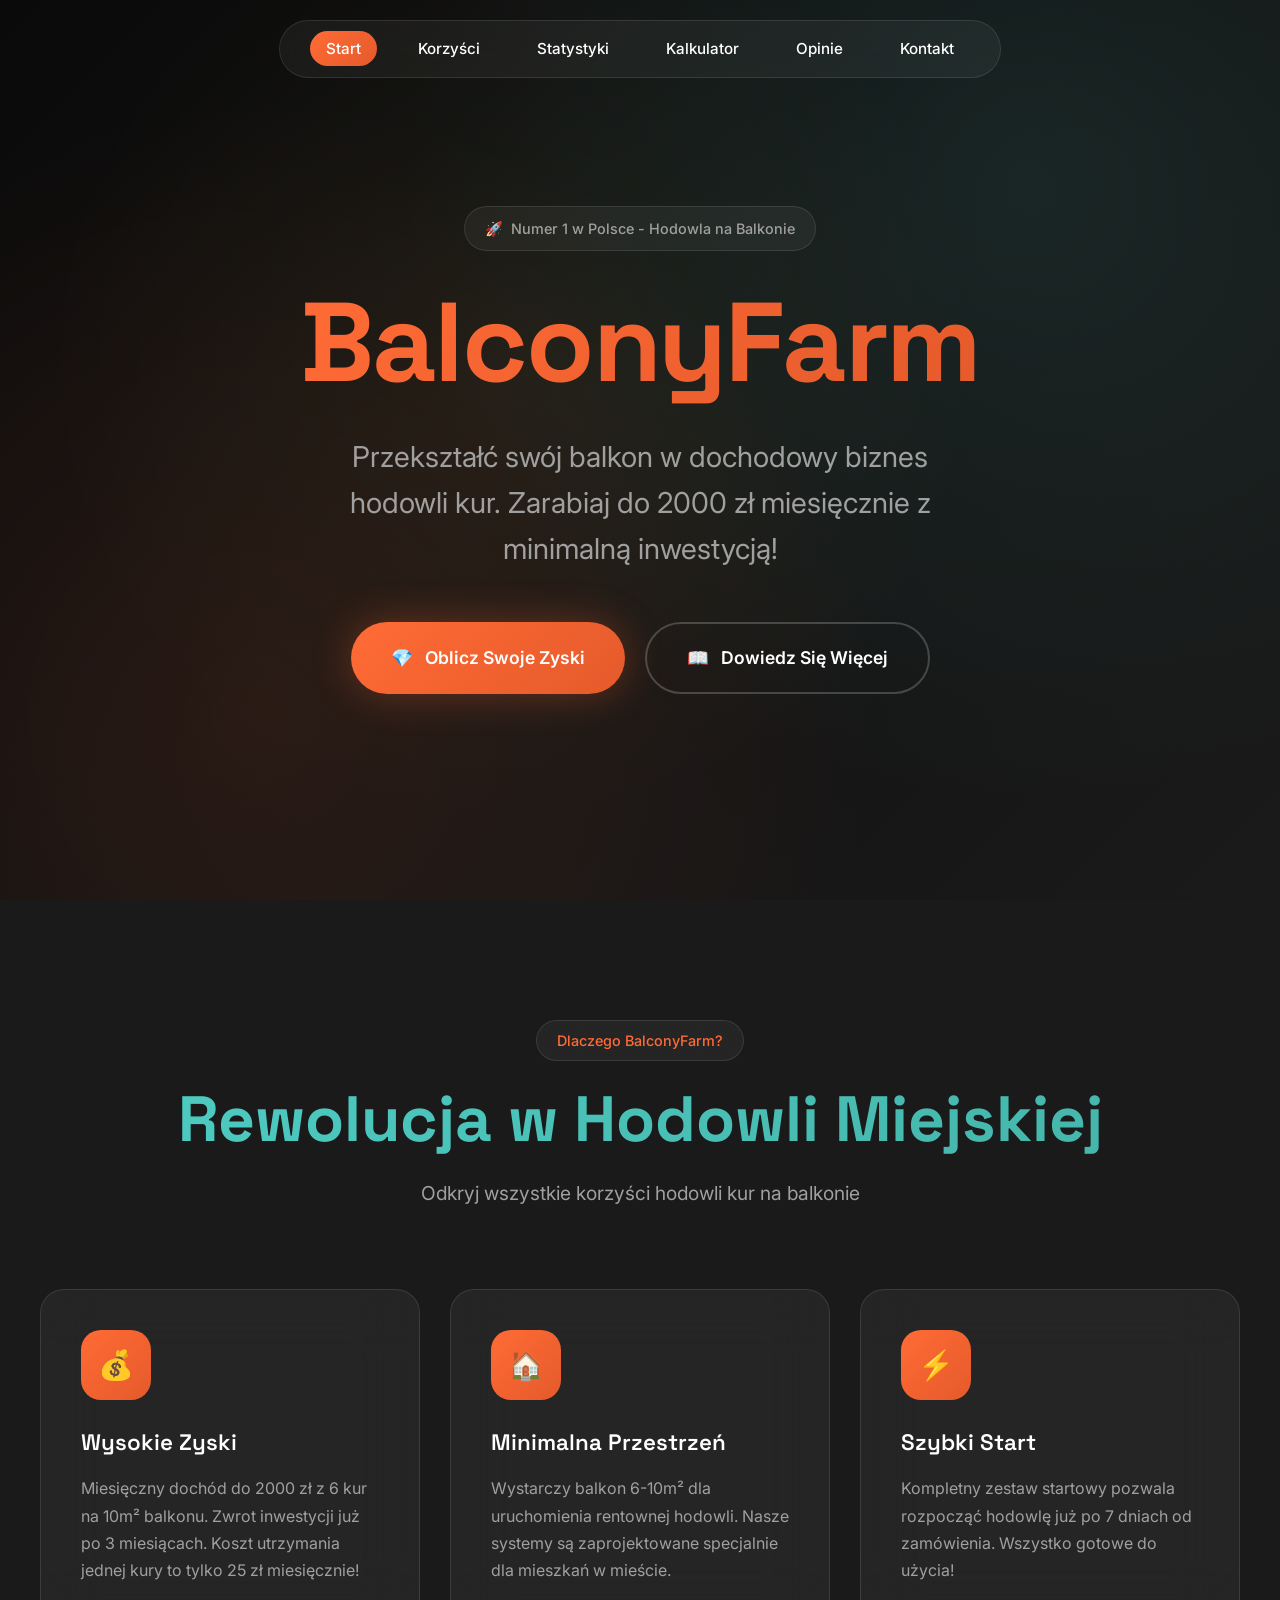
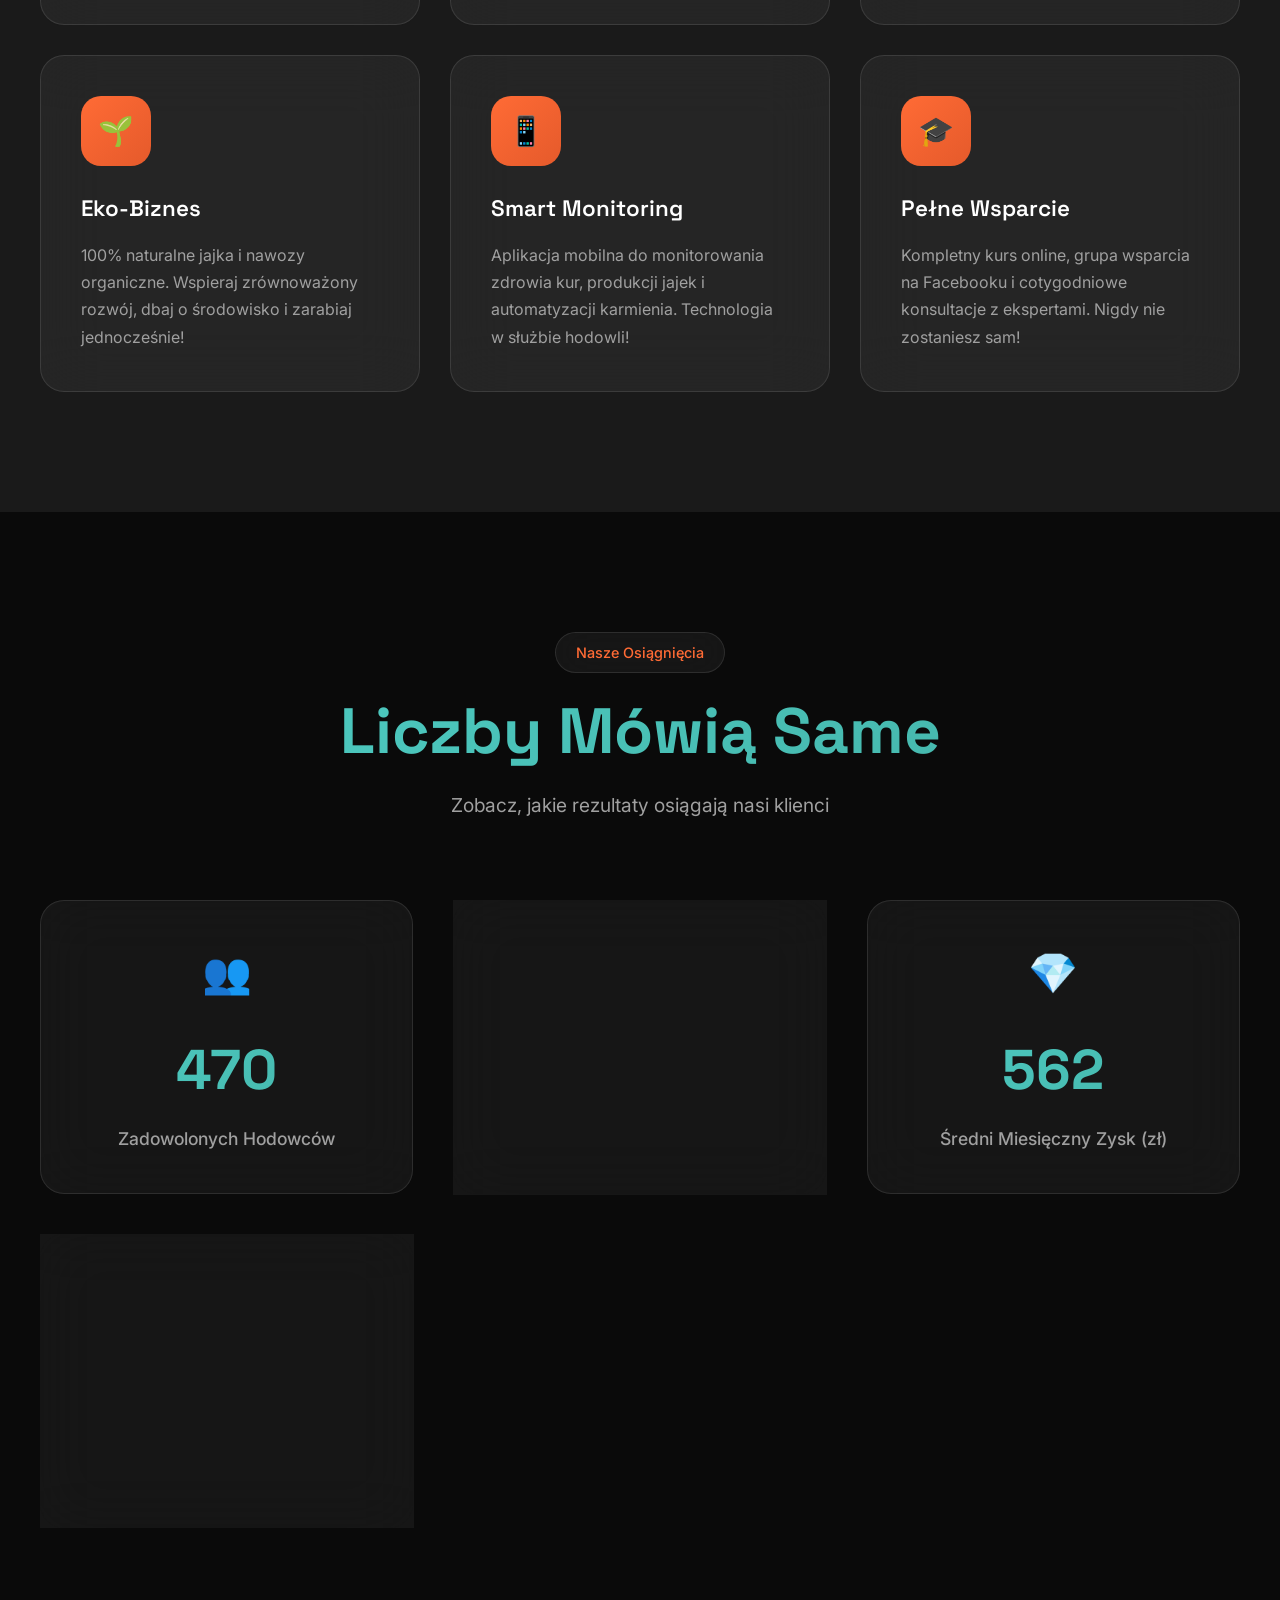
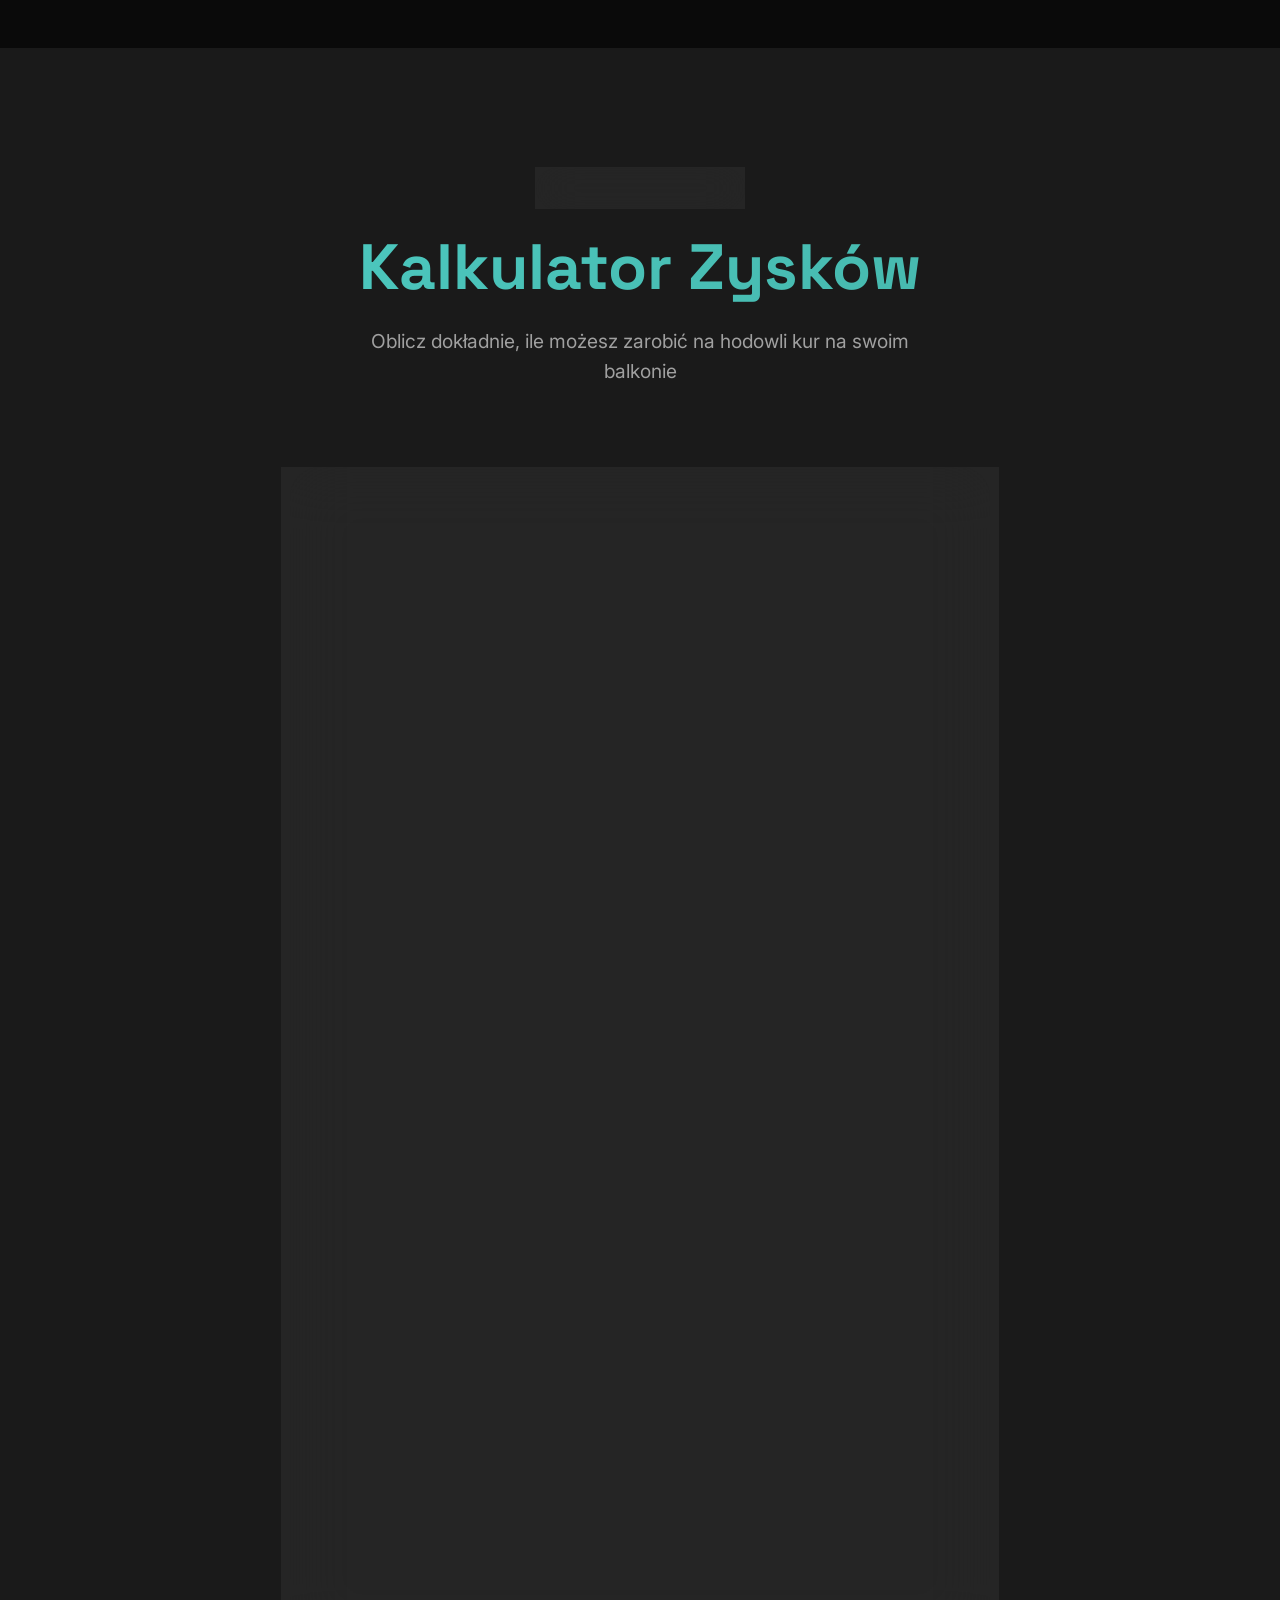
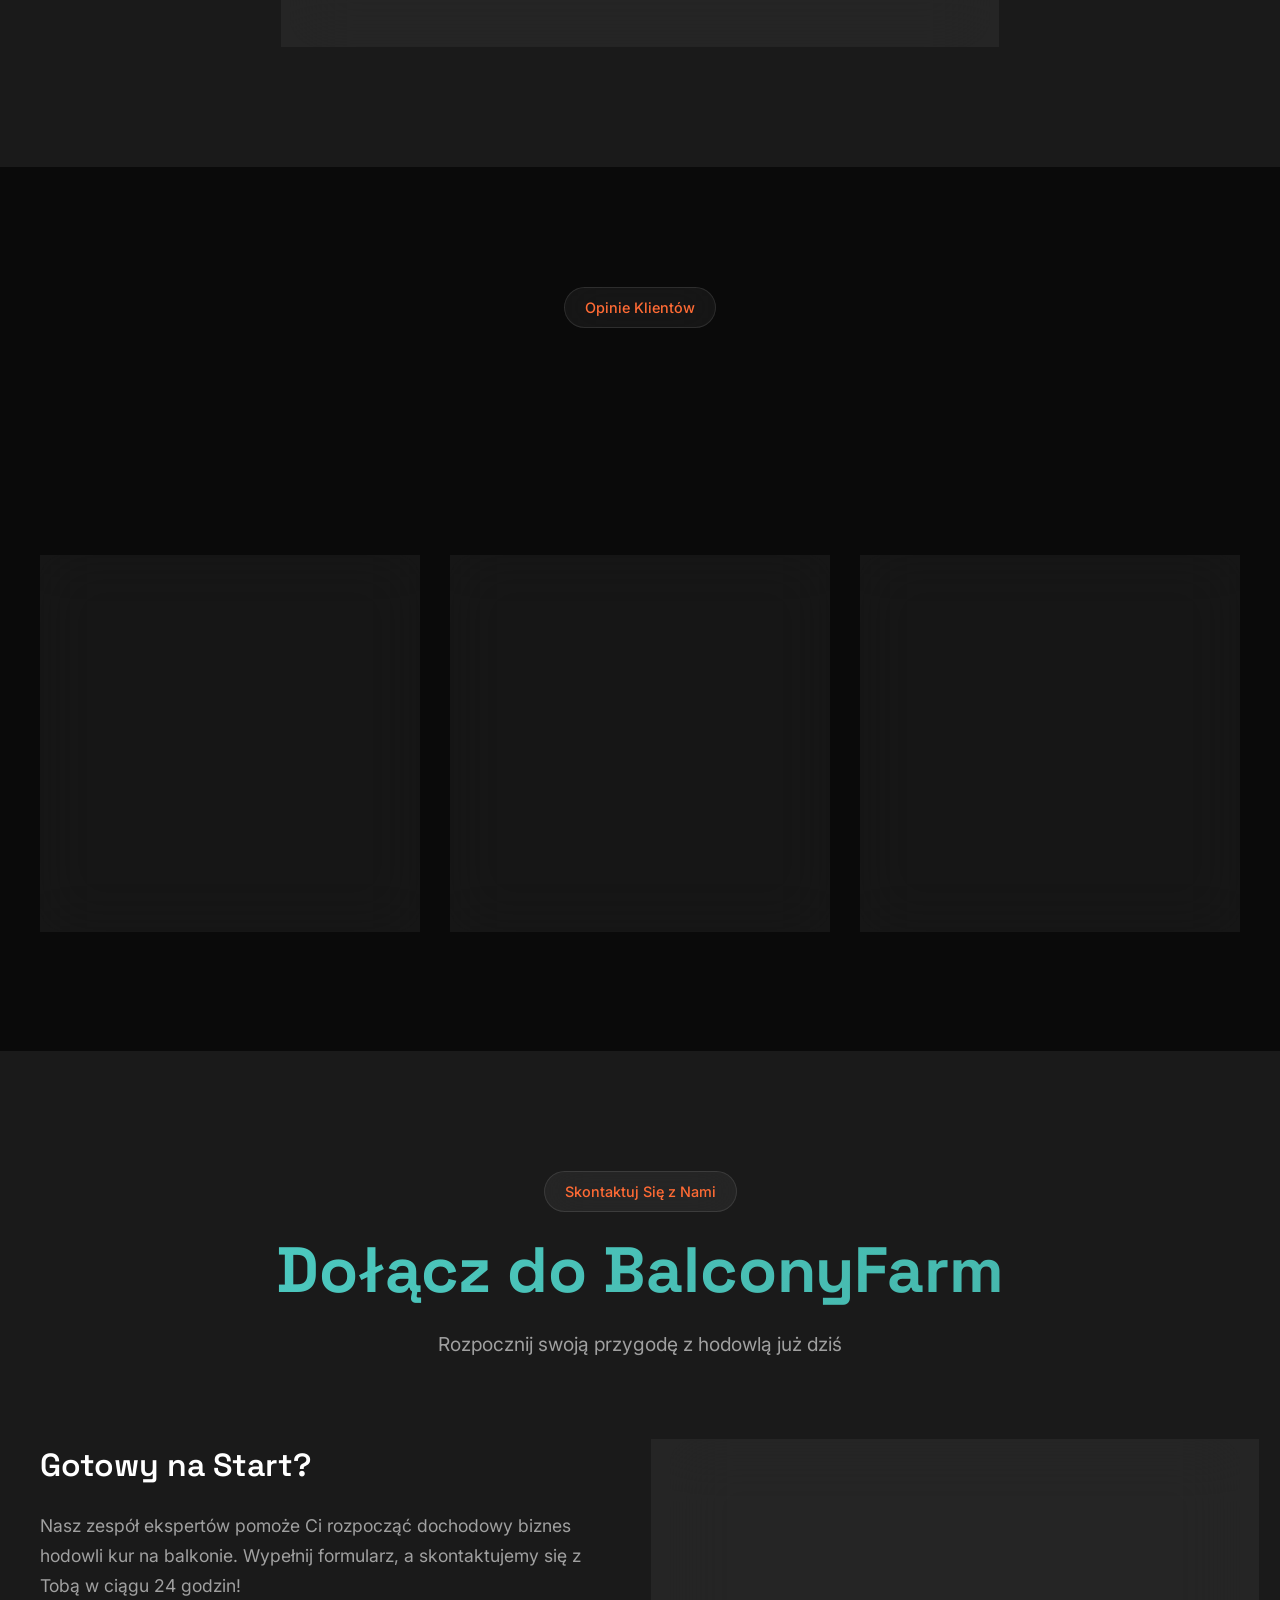
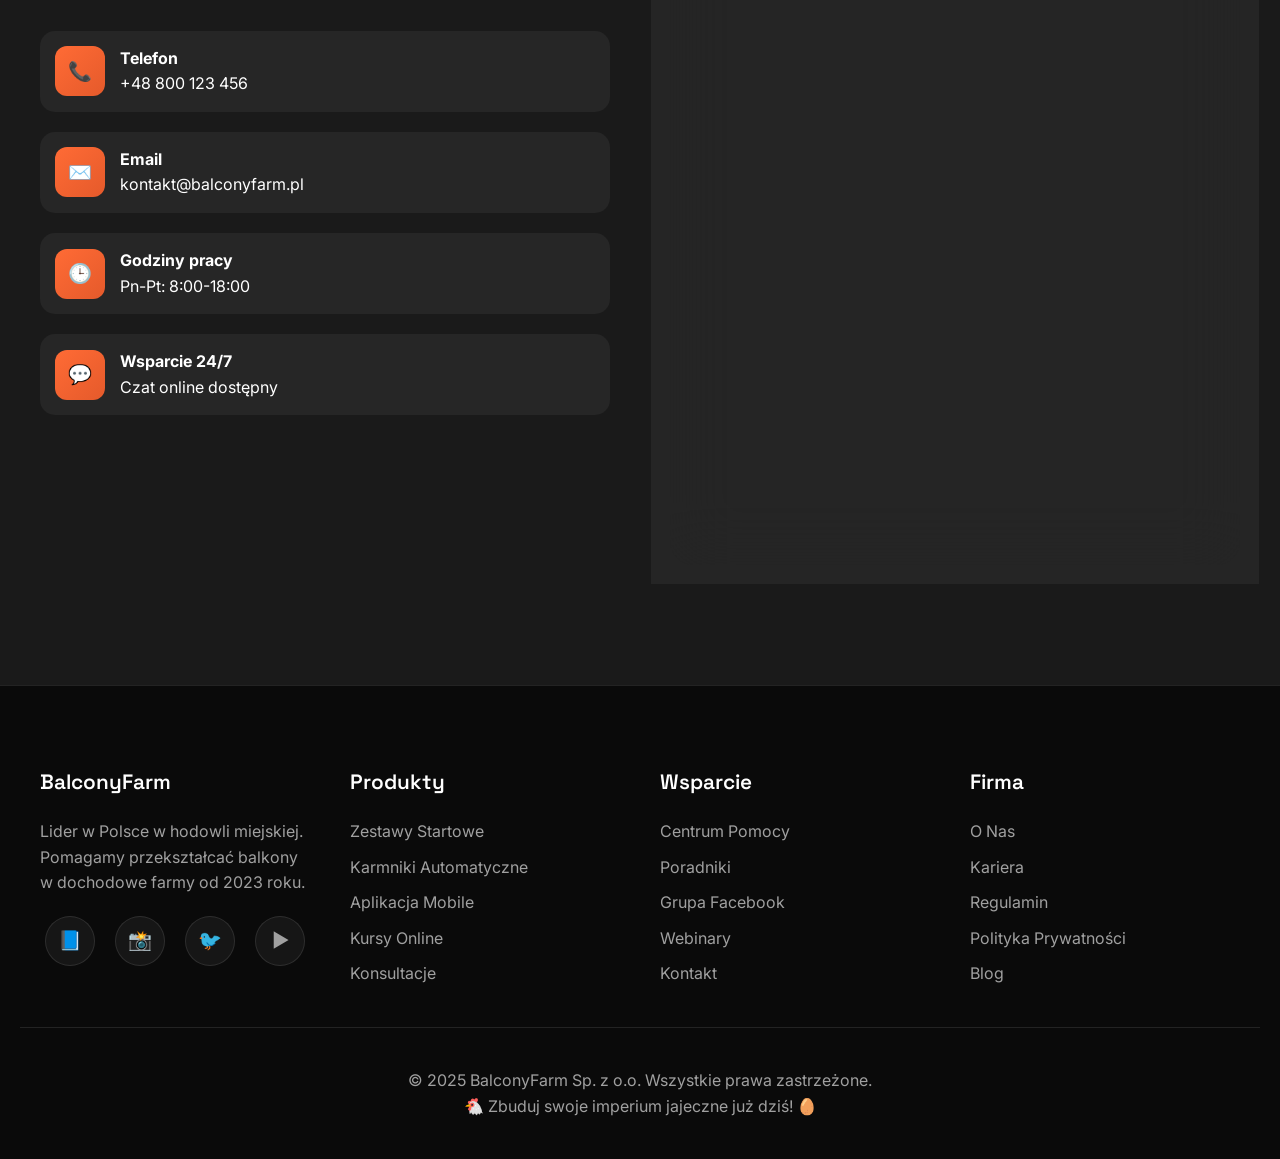
==== index.html @ 7fafa580 "Create index.html" ====
<!DOCTYPE html>
<html lang="pl">
<head>
    <meta charset="UTF-8">
    <meta name="viewport" content="width=device-width, initial-scale=1.0">
    <title>BalconyFarm - Hodowla Kur na Balkonie | Zarabiaj do 2000 zł miesięcznie</title>
    <link rel="icon" href="data:image/svg+xml,<svg xmlns='http://www.w3.org/2000/svg' viewBox='0 0 100 100'><text y='.9em' font-size='90'>🐔</text></svg>">
    <style>
        @import url('https://fonts.googleapis.com/css2?family=Inter:wght@300;400;500;600;700;800;900&family=Space+Grotesk:wght@300;400;500;600;700&display=swap');
        
        :root {
            --primary: #FF6B35;
            --primary-dark: #E55A2B;
            --secondary: #4ECDC4;
            --accent: #FFE66D;
            --success: #27AE60;
            --danger: #E74C3C;
            --dark: #0A0A0A;
            --dark-light: #1A1A1A;
            --dark-medium: #2A2A2A;
            --text-light: #FFFFFF;
            --text-gray: #A0A0A0;
            --text-muted: #666666;
            --glass: rgba(255, 255, 255, 0.05);
            --glass-hover: rgba(255, 255, 255, 0.1);
            --gradient-primary: linear-gradient(135deg, #FF6B35 0%, #E55A2B 100%);
            --gradient-secondary: linear-gradient(135deg, #4ECDC4 0%, #44B3A8 100%);
            --gradient-accent: linear-gradient(135deg, #FFE66D 0%, #FFD93D 100%);
            --gradient-dark: linear-gradient(135deg, #0A0A0A 0%, #1A1A1A 100%);
            --shadow-glow: 0 0 40px rgba(255, 107, 53, 0.3);
            --shadow-card: 0 20px 40px rgba(0, 0, 0, 0.4);
            --border-radius: 20px;
            --border-radius-large: 30px;
        }

        * {
            margin: 0;
            padding: 0;
            box-sizing: border-box;
        }

        html {
            scroll-behavior: smooth;
        }

        body {
            font-family: 'Inter', sans-serif;
            background: var(--dark);
            color: var(--text-light);
            overflow-x: hidden;
            line-height: 1.6;
        }

        ::selection {
            background: var(--primary);
            color: white;
        }

        ::-webkit-scrollbar {
            width: 8px;
        }

        ::-webkit-scrollbar-track {
            background: var(--dark);
        }

        ::-webkit-scrollbar-thumb {
            background: var(--gradient-primary);
            border-radius: 4px;
        }

        ::-webkit-scrollbar-thumb:hover {
            background: var(--primary-dark);
        }

        /* Navigation */
        nav {
            position: fixed;
            top: 20px;
            left: 50%;
            transform: translateX(-50%);
            background: var(--glass);
            backdrop-filter: blur(30px);
            border: 1px solid rgba(255, 255, 255, 0.1);
            border-radius: 50px;
            padding: 15px 30px;
            z-index: 1000;
            transition: all 0.4s cubic-bezier(0.4, 0, 0.2, 1);
        }

        nav:hover {
            background: var(--glass-hover);
            transform: translateX(-50%) translateY(-2px);
            box-shadow: var(--shadow-card);
        }

        .nav-links {
            display: flex;
            gap: 25px;
            list-style: none;
            align-items: center;
        }

        .nav-links a {
            color: var(--text-light);
            text-decoration: none;
            font-weight: 500;
            font-size: 0.95rem;
            transition: all 0.3s ease;
            padding: 8px 16px;
            border-radius: 25px;
            position: relative;
        }

        .nav-links a:hover {
            background: var(--glass-hover);
            transform: scale(1.05);
            color: var(--primary);
        }

        .nav-links a.active {
            background: var(--gradient-primary);
            color: white;
        }

        /* Hero Section */
        .hero {
            height: 100vh;
            display: flex;
            align-items: center;
            justify-content: center;
            background: var(--gradient-dark);
            position: relative;
            overflow: hidden;
        }

        .hero::before {
            content: '';
            position: absolute;
            top: 0;
            left: 0;
            right: 0;
            bottom: 0;
            background: radial-gradient(circle at 20% 80%, rgba(255, 107, 53, 0.1) 0%, transparent 50%),
                        radial-gradient(circle at 80% 20%, rgba(78, 205, 196, 0.1) 0%, transparent 50%),
                        radial-gradient(circle at 40% 40%, rgba(255, 230, 109, 0.05) 0%, transparent 50%);
            animation: float 8s ease-in-out infinite;
        }

        @keyframes float {
            0%, 100% { transform: translateY(0px) rotate(0deg); }
            50% { transform: translateY(-20px) rotate(0.5deg); }
        }

        .hero-content {
            text-align: center;
            z-index: 2;
            max-width: 900px;
            padding: 0 20px;
        }

        .hero-badge {
            display: inline-flex;
            align-items: center;
            gap: 8px;
            background: var(--glass);
            backdrop-filter: blur(20px);
            border: 1px solid rgba(255, 255, 255, 0.1);
            border-radius: 50px;
            padding: 10px 20px;
            margin-bottom: 30px;
            font-size: 0.9rem;
            font-weight: 500;
            color: var(--text-gray);
        }

        .hero h1 {
            font-family: 'Space Grotesk', sans-serif;
            font-size: clamp(3.5rem, 10vw, 7rem);
            font-weight: 800;
            background: var(--gradient-primary);
            -webkit-background-clip: text;
            -webkit-text-fill-color: transparent;
            background-clip: text;
            margin-bottom: 30px;
            line-height: 1.1;
            letter-spacing: -0.02em;
        }

        .hero-subtitle {
            font-size: clamp(1.2rem, 3vw, 1.8rem);
            color: var(--text-gray);
            margin-bottom: 50px;
            font-weight: 400;
            max-width: 600px;
            margin-left: auto;
            margin-right: auto;
        }

        .hero-buttons {
            display: flex;
            gap: 20px;
            justify-content: center;
            flex-wrap: wrap;
        }

        .cta-button {
            display: inline-flex;
            align-items: center;
            gap: 12px;
            background: var(--gradient-primary);
            color: white;
            padding: 20px 40px;
            border: none;
            border-radius: 50px;
            font-size: 1.1rem;
            font-weight: 600;
            text-decoration: none;
            transition: all 0.4s cubic-bezier(0.4, 0, 0.2, 1);
            cursor: pointer;
            box-shadow: var(--shadow-glow);
            position: relative;
            overflow: hidden;
        }

        .cta-button:hover {
            transform: translateY(-3px) scale(1.05);
            box-shadow: 0 25px 50px rgba(255, 107, 53, 0.4);
        }

        .cta-button-secondary {
            background: transparent;
            border: 2px solid rgba(255, 255, 255, 0.2);
            box-shadow: none;
        }

        .cta-button-secondary:hover {
            background: var(--glass-hover);
            border-color: var(--primary);
        }

        /* Section Styles */
        .section {
            padding: 120px 20px;
        }

        .container {
            max-width: 1200px;
            margin: 0 auto;
        }

        .section-header {
            text-align: center;
            margin-bottom: 80px;
        }

        .section-badge {
            display: inline-block;
            background: var(--glass);
            backdrop-filter: blur(20px);
            border: 1px solid rgba(255, 255, 255, 0.1);
            border-radius: 50px;
            padding: 8px 20px;
            font-size: 0.9rem;
            font-weight: 500;
            color: var(--primary);
            margin-bottom: 20px;
        }

        .section-title {
            font-family: 'Space Grotesk', sans-serif;
            font-size: clamp(2.5rem, 6vw, 4rem);
            font-weight: 700;
            margin-bottom: 20px;
            background: var(--gradient-secondary);
            -webkit-background-clip: text;
            -webkit-text-fill-color: transparent;
            background-clip: text;
            line-height: 1.2;
        }

        .section-description {
            font-size: 1.2rem;
            color: var(--text-gray);
            max-width: 600px;
            margin: 0 auto;
        }

        /* Features Section */
        .features {
            background: var(--dark-light);
        }

        .features-grid {
            display: grid;
            grid-template-columns: repeat(auto-fit, minmax(350px, 1fr));
            gap: 30px;
        }

        .feature-card {
            background: var(--glass);
            backdrop-filter: blur(30px);
            border: 1px solid rgba(255, 255, 255, 0.1);
            border-radius: 24px;
            padding: 40px;
            transition: all 0.4s cubic-bezier(0.4, 0, 0.2, 1);
            position: relative;
            overflow: hidden;
            cursor: pointer;
        }

        .feature-card::before {
            content: '';
            position: absolute;
            top: 0;
            left: 0;
            right: 0;
            height: 4px;
            background: var(--gradient-primary);
            transform: scaleX(0);
            transition: transform 0.4s ease;
        }

        .feature-card:hover {
            transform: translateY(-10px);
            box-shadow: var(--shadow-card);
            background: var(--glass-hover);
        }

        .feature-card:hover::before {
            transform: scaleX(1);
        }

        .feature-icon {
            width: 70px;
            height: 70px;
            background: var(--gradient-primary);
            border-radius: 20px;
            display: flex;
            align-items: center;
            justify-content: center;
            margin-bottom: 25px;
            font-size: 1.8rem;
            transition: all 0.3s ease;
        }

        .feature-card:hover .feature-icon {
            transform: scale(1.1) rotate(5deg);
        }

        .feature-card h3 {
            font-family: 'Space Grotesk', sans-serif;
            font-size: 1.4rem;
            font-weight: 600;
            margin-bottom: 15px;
        }

        .feature-card p {
            color: var(--text-gray);
            line-height: 1.7;
        }

        /* Stats Section */
        .stats {
            background: var(--dark);
        }

        .stats-grid {
            display: grid;
            grid-template-columns: repeat(auto-fit, minmax(280px, 1fr));
            gap: 40px;
        }

        .stat-card {
            text-align: center;
            padding: 40px 30px;
            border-radius: 24px;
            background: var(--glass);
            backdrop-filter: blur(30px);
            border: 1px solid rgba(255, 255, 255, 0.1);
            transition: all 0.4s ease;
            position: relative;
        }

        .stat-card:hover {
            transform: scale(1.05);
            box-shadow: var(--shadow-card);
        }

        .stat-icon {
            font-size: 2.5rem;
            margin-bottom: 20px;
            display: block;
        }

        .stat-number {
            font-family: 'Space Grotesk', sans-serif;
            font-size: 3.5rem;
            font-weight: 800;
            background: var(--gradient-secondary);
            -webkit-background-clip: text;
            -webkit-text-fill-color: transparent;
            background-clip: text;
            display: block;
            margin-bottom: 10px;
        }

        .stat-label {
            color: var(--text-gray);
            font-weight: 500;
            font-size: 1.1rem;
        }

        /* Calculator Section */
        .calculator {
            background: var(--dark-light);
        }

        .calc-container {
            max-width: 700px;
            margin: 0 auto;
            background: var(--glass);
            backdrop-filter: blur(30px);
            border: 1px solid rgba(255, 255, 255, 0.1);
            border-radius: var(--border-radius-large);
            padding: 50px;
        }

        .calc-grid {
            display: grid;
            grid-template-columns: repeat(auto-fit, minmax(300px, 1fr));
            gap: 25px;
            margin-bottom: 30px;
        }

        .calc-input-group label {
            display: block;
            margin-bottom: 8px;
            font-weight: 600;
            color: var(--text-light);
        }

        .calc-input {
            width: 100%;
            background: rgba(255, 255, 255, 0.08);
            border: 2px solid rgba(255, 255, 255, 0.1);
            border-radius: 15px;
            padding: 18px 20px;
            color: var(--text-light);
            font-size: 1.1rem;
            font-weight: 500;
            transition: all 0.3s ease;
            font-family: inherit;
        }

        .calc-input:focus {
            outline: none;
            border-color: var(--primary);
            background: rgba(255, 255, 255, 0.12);
            transform: scale(1.02);
            box-shadow: 0 0 0 4px rgba(255, 107, 53, 0.1);
        }

        .calc-button {
            width: 100%;
            background: var(--gradient-primary);
            border: none;
            border-radius: 20px;
            padding: 20px;
            color: white;
            font-size: 1.2rem;
            font-weight: 600;
            cursor: pointer;
            transition: all 0.4s ease;
            margin-bottom: 30px;
            box-shadow: var(--shadow-glow);
        }

        .calc-button:hover {
            transform: translateY(-2px);
            box-shadow: 0 20px 40px rgba(255, 107, 53, 0.4);
        }

        .calc-result {
            background: var(--gradient-secondary);
            border-radius: 20px;
            padding: 40px;
            text-align: center;
            transform: scale(0);
            transition: all 0.4s cubic-bezier(0.68, -0.55, 0.265, 1.55);
        }

        .calc-result.show {
            transform: scale(1);
        }

        .calc-result h3 {
            font-family: 'Space Grotesk', sans-serif;
            font-size: 2.2rem;
            font-weight: 700;
            margin-bottom: 15px;
        }

        .calc-result p {
            font-size: 1.2rem;
            opacity: 0.9;
        }

        .profit-breakdown {
            display: grid;
            grid-template-columns: repeat(auto-fit, minmax(200px, 1fr));
            gap: 20px;
            margin-top: 25px;
        }

        .profit-item {
            background: rgba(255, 255, 255, 0.1);
            border-radius: 15px;
            padding: 20px;
            text-align: center;
        }

        .profit-item h4 {
            font-size: 1.5rem;
            font-weight: 700;
            margin-bottom: 5px;
        }

        .profit-item span {
            font-size: 0.9rem;
            opacity: 0.8;
        }

        /* Testimonials Section */
        .testimonials {
            background: var(--dark);
        }

        .testimonials-grid {
            display: grid;
            grid-template-columns: repeat(auto-fit, minmax(350px, 1fr));
            gap: 30px;
        }

        .testimonial-card {
            background: var(--glass);
            backdrop-filter: blur(30px);
            border: 1px solid rgba(255, 255, 255, 0.1);
            border-radius: 24px;
            padding: 40px;
            transition: all 0.4s ease;
        }

        .testimonial-card:hover {
            transform: translateY(-5px);
            box-shadow: var(--shadow-card);
        }

        .testimonial-header {
            display: flex;
            align-items: center;
            gap: 15px;
            margin-bottom: 20px;
        }

        .testimonial-avatar {
            width: 60px;
            height: 60px;
            background: var(--gradient-primary);
            border-radius: 50%;
            display: flex;
            align-items: center;
            justify-content: center;
            font-size: 1.5rem;
            font-weight: 700;
            color: white;
        }

        .testimonial-info h4 {
            font-weight: 600;
            margin-bottom: 5px;
        }

        .testimonial-info p {
            color: var(--text-gray);
            font-size: 0.9rem;
        }

        .testimonial-rating {
            display: flex;
            gap: 5px;
            margin-bottom: 20px;
        }

        .star {
            color: var(--accent);
            font-size: 1.2rem;
        }

        .testimonial-text {
            color: var(--text-gray);
            line-height: 1.7;
            font-style: italic;
        }

        /* Contact Section */
        .contact {
            background: var(--dark-light);
        }

        .contact-content {
            display: grid;
            grid-template-columns: 1fr 1fr;
            gap: 60px;
            align-items: start;
        }

        .contact-info h3 {
            font-family: 'Space Grotesk', sans-serif;
            font-size: 2rem;
            font-weight: 600;
            margin-bottom: 20px;
        }

        .contact-info p {
            color: var(--text-gray);
            margin-bottom: 30px;
            font-size: 1.1rem;
            line-height: 1.7;
        }

        .contact-details {
            display: flex;
            flex-direction: column;
            gap: 20px;
        }

        .contact-item {
            display: flex;
            align-items: center;
            gap: 15px;
            padding: 15px;
            background: var(--glass);
            border-radius: 15px;
            transition: all 0.3s ease;
        }

        .contact-item:hover {
            background: var(--glass-hover);
            transform: translateX(5px);
        }

        .contact-icon {
            width: 50px;
            height: 50px;
            background: var(--gradient-primary);
            border-radius: 12px;
            display: flex;
            align-items: center;
            justify-content: center;
            font-size: 1.2rem;
        }

        .contact-form {
            background: var(--glass);
            backdrop-filter: blur(30px);
            border: 1px solid rgba(255, 255, 255, 0.1);
            border-radius: 24px;
            padding: 40px;
        }

        .form-grid {
            display: grid;
            grid-template-columns: 1fr 1fr;
            gap: 20px;
            margin-bottom: 20px;
        }

        .form-group {
            margin-bottom: 25px;
        }

        .form-group.full-width {
            grid-column: 1 / -1;
        }

        .form-group label {
            display: block;
            margin-bottom: 8px;
            font-weight: 600;
            color: var(--text-light);
        }

        .form-group input,
        .form-group textarea,
        .form-group select {
            width: 100%;
            background: rgba(255, 255, 255, 0.08);
            border: 2px solid rgba(255, 255, 255, 0.1);
            border-radius: 15px;
            padding: 15px 20px;
            color: var(--text-light);
            font-size: 1rem;
            transition: all 0.3s ease;
            font-family: inherit;
        }

        .form-group input:focus,
        .form-group textarea:focus,
        .form-group select:focus {
            outline: none;
            border-color: var(--primary);
            background: rgba(255, 255, 255, 0.12);
            box-shadow: 0 0 0 4px rgba(255, 107, 53, 0.1);
        }

        .form-group textarea {
            resize: vertical;
            min-height: 120px;
        }

        .form-submit {
            width: 100%;
            background: var(--gradient-primary);
            border: none;
            border-radius: 15px;
            padding: 18px;
            color: white;
            font-size: 1.1rem;
            font-weight: 600;
            cursor: pointer;
            transition: all 0.4s ease;
            box-shadow: var(--shadow-glow);
        }

        .form-submit:hover {
            transform: translateY(-2px);
            box-shadow: 0 20px 40px rgba(255, 107, 53, 0.4);
        }

        /* Footer */
        footer {
            background: var(--dark);
            padding: 80px 20px 40px;
            border-top: 1px solid rgba(255, 255, 255, 0.1);
        }

        .footer-content {
            max-width: 1200px;
            margin: 0 auto;
            display: grid;
            grid-template-columns: repeat(auto-fit, minmax(250px, 1fr));
            gap: 40px;
        }

        .footer-section h4 {
            font-family: 'Space Grotesk', sans-serif;
            font-size: 1.3rem;
            font-weight: 600;
            margin-bottom: 20px;
        }

        .footer-section p,
        .footer-section a {
            color: var(--text-gray);
            text-decoration: none;
            line-height: 1.6;
            transition: all 0.3s ease;
        }

        .footer-section a:hover {
            color: var(--primary);
        }

        .footer-links {
            display: flex;
            flex-direction: column;
            gap: 10px;
        }

        .footer-bottom {
            margin-top: 40px;
            padding-top: 40px;
            border-top: 1px solid rgba(255, 255, 255, 0.1);
            text-align: center;
            color: var(--text-gray);
        }

        .social-links {
            display: flex;
            justify-content: center;
            gap: 20px;
            margin-top: 20px;
        }

        .social-link {
            width: 50px;
            height: 50px;
            background: var(--glass);
            border: 1px solid rgba(255, 255, 255, 0.1);
            border-radius: 50%;
            display: flex;
            align-items: center;
            justify-content: center;
            color: var(--text-light);
            text-decoration: none;
            transition: all 0.3s ease;
            font-size: 1.2rem;
        }

        .social-link:hover {
            background: var(--gradient-primary);
            transform: translateY(-3px);
        }

        /* Animations */
        .fade-in {
            opacity: 0;
            transform: translateY(30px);
            transition: all 0.8s cubic-bezier(0.4, 0, 0.2, 1);
        }

        .fade-in.visible {
            opacity: 1;
            transform: translateY(0);
        }

        .slide-in-left {
            opacity: 0;
            transform: translateX(-50px);
            transition: all 0.8s cubic-bezier(0.4, 0, 0.2, 1);
        }

        .slide-in-left.visible {
            opacity: 1;
            transform: translateX(0);
        }

        .slide-in-right {
            opacity: 0;
            transform: translateX(50px);
            transition: all 0.8s cubic-bezier(0.4, 0, 0.2, 1);
        }

        .slide-in-right.visible {
            opacity: 1;
            transform: translateX(0);
        }

        @keyframes ripple {
            to {
                transform: scale(4);
                opacity: 0;
            }
        }

        /* Responsive Design */
        @media (max-width: 768px) {
            .nav-links {
                gap: 15px;
            }
            
            .nav-links a {
                padding: 6px 12px;
                font-size: 0.9rem;
            }
            
            .hero-buttons {
                flex-direction: column;
                align-items: center;
            }
            
            .section {
                padding: 80px 20px;
            }
            
            .features-grid,
            .testimonials-grid {
                grid-template-columns: 1fr;
            }
            
            .stats-grid {
                grid-template-columns: repeat(2, 1fr);
            }
            
            .calc-grid,
            .form-grid {
                grid-template-columns: 1fr;
            }
            
            .contact-content {
                grid-template-columns: 1fr;
                gap: 40px;
            }
        }
    </style>
</head>
<body>
    <!-- Navigation -->
    <nav>
        <ul class="nav-links">
            <li><a href="#home" class="nav-link">Start</a></li>
            <li><a href="#features" class="nav-link">Korzyści</a></li>
            <li><a href="#stats" class="nav-link">Statystyki</a></li>
            <li><a href="#calculator" class="nav-link">Kalkulator</a></li>
            <li><a href="#testimonials" class="nav-link">Opinie</a></li>
            <li><a href="#contact" class="nav-link">Kontakt</a></li>
        </ul>
    </nav>

    <!-- Hero Section -->
    <section id="home" class="hero">
        <div class="hero-content">
            <div class="hero-badge">
                <span>🚀</span>
                <span>Numer 1 w Polsce - Hodowla na Balkonie</span>
            </div>
            <h1>BalconyFarm</h1>
            <p class="hero-subtitle">Przekształć swój balkon w dochodowy biznes hodowli kur. Zarabiaj do 2000 zł miesięcznie z minimalną inwestycją!</p>
            <div class="hero-buttons">
                <a href="#calculator" class="cta-button">
                    <span>💎</span>
                    <span>Oblicz Swoje Zyski</span>
                </a>
                <a href="#features" class="cta-button cta-button-secondary">
                    <span>📖</span>
                    <span>Dowiedz Się Więcej</span>
                </a>
            </div>
        </div>
    </section>

    <!-- Features Section -->
    <section id="features" class="section features">
        <div class="container">
            <div class="section-header">
                <div class="section-badge">Dlaczego BalconyFarm?</div>
                <h2 class="section-title fade-in">Rewolucja w Hodowli Miejskiej</h2>
                <p class="section-description fade-in">Odkryj wszystkie korzyści hodowli kur na balkonie</p>
            </div>
            <div class="features-grid">
                <div class="feature-card fade-in">
                    <div class="feature-icon">💰</div>
                    <h3>Wysokie Zyski</h3>
                    <p>Miesięczny dochód do 2000 zł z 6 kur na 10m² balkonu. Zwrot inwestycji już po 3 miesiącach. Koszt utrzymania jednej kury to tylko 25 zł miesięcznie!</p>
                </div>
                <div class="feature-card fade-in">
                    <div class="feature-icon">🏠</div>
                    <h3>Minimalna Przestrzeń</h3>
                    <p>Wystarczy balkon 6-10m² dla uruchomienia rentownej hodowli. Nasze systemy są zaprojektowane specjalnie dla mieszkań w mieście.</p>
                </div>
                <div class="feature-card fade-in">
                    <div class="feature-icon">⚡</div>
                    <h3>Szybki Start</h3>
                    <p>Kompletny zestaw startowy pozwala rozpocząć hodowlę już po 7 dniach od zamówienia. Wszystko gotowe do użycia!</p>
                </div>
                <div class="feature-card fade-in">
                    <div class="feature-icon">🌱</div>
                    <h3>Eko-Biznes</h3>
                    <p>100% naturalne jajka i nawozy organiczne. Wspieraj zrównoważony rozwój, dbaj o środowisko i zarabiaj jednocześnie!</p>
                </div>
                <div class="feature-card fade-in">
                    <div class="feature-icon">📱</div>
                    <h3>Smart Monitoring</h3>
                    <p>Aplikacja mobilna do monitorowania zdrowia kur, produkcji jajek i automatyzacji karmienia. Technologia w służbie hodowli!</p>
                </div>
                <div class="feature-card fade-in">
                    <div class="feature-icon">🎓</div>
                    <h3>Pełne Wsparcie</h3>
                    <p>Kompletny kurs online, grupa wsparcia na Facebooku i cotygodniowe konsultacje z ekspertami. Nigdy nie zostaniesz sam!</p>
                </div>
            </div>
        </div>
    </section>

    <!-- Stats Section -->
    <section id="stats" class="section stats">
        <div class="container">
            <div class="section-header">
                <div class="section-badge">Nasze Osiągnięcia</div>
                <h2 class="section-title fade-in">Liczby Mówią Same</h2>
                <p class="section-description fade-in">Zobacz, jakie rezultaty osiągają nasi klienci</p>
            </div>
            <div class="stats-grid">
                <div class="stat-card fade-in">
                    <span class="stat-icon">👥</span>
                    <span class="stat-number" data-count="1547">0</span>
                    <div class="stat-label">Zadowolonych Hodowców</div>
                </div>
                <div class="stat-card fade-in">
                    <span class="stat-icon">📈</span>
                    <span class="stat-number" data-count="92">0</span>
                    <div class="stat-label">% Skuteczności Biznesu</div>
                </div>
                <div class="stat-card fade-in">
                    <span class="stat-icon">💎</span>
                    <span class="stat-number" data-count="1850">0</span>
                    <div class="stat-label">Średni Miesięczny Zysk (zł)</div>
                </div>
                <div class="stat-card fade-in">
                    <span class="stat-icon">⏱️</span>
                    <span class="stat-number" data-count="21">0</span>
                    <div class="stat-label">Dni do Pierwszego Zysku</div>
                </div>
            </div>
        </div>
    </section>

    <!-- Calculator Section -->
    <section id="calculator" class="section calculator">
        <div class="container">
            <div class="section-header">
                <div class="section-badge">Sprawdź Swój Potencjał</div>
                <h2 class="section-title fade-in">Kalkulator Zysków</h2>
                <p class="section-description fade-in">Oblicz dokładnie, ile możesz zarobić na hodowli kur na swoim balkonie</p>
            </div>
            <div class="calc-container fade-in">
                <div class="calc-grid">
                    <div class="calc-input-group">
                        <label for="chickens">Liczba kur:</label>
                        <input type="number" id="chickens" class="calc-input" value="6" min="1" max="20" placeholder="Wpisz liczbę kur">
                    </div>
                    <div class="calc-input-group">
                        <label for="eggPrice">Cena za jajko (zł):</label>
                        <input type="number" id="eggPrice" class="calc-input" value="0.80" step="0.10" min="0.10" placeholder="Cena sprzedaży">
                    </div>
                    <div class="calc-input-group">
                        <label for="eggsPerWeek">Jajek tygodniowo na kurę:</label>
                        <input type="number" id="eggsPerWeek" class="calc-input" value="5" min="1" max="7" placeholder="Produktywność">
                    </div>
                    <div class="calc-input-group">
                        <label for="monthlyCost">Koszt miesięczny na kurę (zł):</label>
                        <input type="number" id="monthlyCost" class="calc-input" value="25" min="10" placeholder="Koszty utrzymania">
                    </div>
                </div>
                <button class="calc-button" onclick="calculateProfit()">
                    💎 Oblicz Moje Zyski
                </button>
                <div id="calcResult" class="calc-result">
                    <h3>Twój miesięczny zysk: <span id="monthlyProfit">0</span> zł</h3>
                    <p>Roczny zysk: <span id="yearlyProfit">0</span> zł</p>
                    
                    <div class="profit-breakdown">
                        <div class="profit-item">
                            <h4 id="monthlyRevenue">0</h4>
                            <span>Miesięczny przychód</span>
                        </div>
                        <div class="profit-item">
                            <h4 id="monthlyCosts">0</h4>
                            <span>Miesięczne koszty</span>
                        </div>
                        <div class="profit-item">
                            <h4 id="roi">0</h4>
                            <span>ROI (%)</span>
                        </div>
                        <div class="profit-item">
                            <h4 id="paybackTime">0</h4>
                            <span>Zwrot w miesiącach</span>
                        </div>
                    </div>
                </div>
            </div>
        </div>
    </section>

    <!-- Testimonials Section -->
    <section id="testimonials" class="section testimonials">
        <div class="container">
            <div class="section-header">
                <div class="section-badge">Opinie Klientów</div>
                <h2 class="section-title fade-in">Co Mówią Nasi Hodowcy</h2>
                <p class="section-description fade-in">Prawdziwe historie sukcesu od naszych klientów</p>
            </div>
            <div class="testimonials-grid">
                <div class="testimonial-card fade-in">
                    <div class="testimonial-header">
                        <div class="testimonial-avatar">AK</div>
                        <div class="testimonial-info">
                            <h4>Anna Kowalska</h4>
                            <p>Warszawa, balkon 8m²</p>
                        </div>
                    </div>
                    <div class="testimonial-rating">
                        <span class="star">★</span>
                        <span class="star">★</span>
                        <span class="star">★</span>
                        <span class="star">★</span>
                        <span class="star">★</span>
                    </div>
                    <p class="testimonial-text">"Nie wierzyłam, że można zarobić tyle na balkonie! Po 4 miesiącach zarabiam już 1600 zł miesięcznie. BalconyFarm zmienił moje życie - teraz mam dodatkowy dochód i codziennie świeże jajka!"</p>
                </div>
                
                <div class="testimonial-card fade-in">
                    <div class="testimonial-header">
                        <div class="testimonial-avatar">MN</div>
                        <div class="testimonial-info">
                            <h4>Marek Nowak</h4>
                            <p>Kraków, balkon 10m²</p>
                        </div>
                    </div>
                    <div class="testimonial-rating">
                        <span class="star">★</span>
                        <span class="star">★</span>
                        <span class="star">★</span>
                        <span class="star">★</span>
                        <span class="star">★</span>
                    </div>
                    <p class="testimonial-text">"Jako emeryt szukałem sposobu na dodatkowy dochód. BalconyFarm okazał się strzałem w dziesiątkę! Proste w obsłudze, zyskowne i przyjemne. Polecam każdemu!"</p>
                </div>
                
                <div class="testimonial-card fade-in">
                    <div class="testimonial-header">
                        <div class="testimonial-avatar">JS</div>
                        <div class="testimonial-info">
                            <h4>Joanna Śmigielska</h4>
                            <p>Gdańsk, balkon 12m²</p>
                        </div>
                    </div>
                    <div class="testimonial-rating">
                        <span class="star">★</span>
                        <span class="star">★</span>
                        <span class="star">★</span>
                        <span class="star">★</span>
                        <span class="star">★</span>
                    </div>
                    <p class="testimonial-text">"Zainwestowałam 2000 zł i już po 3 miesiącach odbiłam inwestycję. Teraz zarabiam 2100 zł miesięcznie! Aplikacja mobilna to strzał - wszystko pod kontrolą."</p>
                </div>
            </div>
        </div>
    </section>

    <!-- Contact Section -->
    <section id="contact" class="section contact">
        <div class="container">
            <div class="section-header">
                <div class="section-badge">Skontaktuj Się z Nami</div>
                <h2 class="section-title fade-in">Dołącz do BalconyFarm</h2>
                <p class="section-description fade-in">Rozpocznij swoją przygodę z hodowlą już dziś</p>
            </div>
            <div class="contact-content">
                <div class="contact-info slide-in-left">
                    <h3>Gotowy na Start?</h3>
                    <p>Nasz zespół ekspertów pomoże Ci rozpocząć dochodowy biznes hodowli kur na balkonie. Wypełnij formularz, a skontaktujemy się z Tobą w ciągu 24 godzin!</p>
                    
                    <div class="contact-details">
                        <div class="contact-item">
                            <div class="contact-icon">📞</div>
                            <div>
                                <strong>Telefon</strong><br>
                                <span>+48 800 123 456</span>
                            </div>
                        </div>
                        <div class="contact-item">
                            <div class="contact-icon">✉️</div>
                            <div>
                                <strong>Email</strong><br>
                                <span>kontakt@balconyfarm.pl</span>
                            </div>
                        </div>
                        <div class="contact-item">
                            <div class="contact-icon">🕒</div>
                            <div>
                                <strong>Godziny pracy</strong><br>
                                <span>Pn-Pt: 8:00-18:00</span>
                            </div>
                        </div>
                        <div class="contact-item">
                            <div class="contact-icon">💬</div>
                            <div>
                                <strong>Wsparcie 24/7</strong><br>
                                <span>Czat online dostępny</span>
                            </div>
                        </div>
                    </div>
                </div>
                
                <form class="contact-form slide-in-right" onsubmit="handleSubmit(event)">
                    <div class="form-grid">
                        <div class="form-group">
                            <label for="firstName">Imię *</label>
                            <input type="text" id="firstName" name="firstName" required>
                        </div>
                        <div class="form-group">
                            <label for="lastName">Nazwisko *</label>
                            <input type="text" id="lastName" name="lastName" required>
                        </div>
                    </div>
                    
                    <div class="form-grid">
                        <div class="form-group">
                            <label for="email">Email *</label>
                            <input type="email" id="email" name="email" required>
                        </div>
                        <div class="form-group">
                            <label for="phone">Telefon *</label>
                            <input type="tel" id="phone" name="phone" required>
                        </div>
                    </div>
                    
                    <div class="form-grid">
                        <div class="form-group">
                            <label for="balconySize">Wielkość balkonu (m²) *</label>
                            <input type="number" id="balconySize" name="balconySize" min="1" required>
                        </div>
                        <div class="form-group">
                            <label for="budget">Budżet startowy (zł)</label>
                            <select id="budget" name="budget">
                                <option value="">Wybierz przedział</option>
                                <option value="1000-2000">1000 - 2000 zł</option>
                                <option value="2000-3000">2000 - 3000 zł</option>
                                <option value="3000-5000">3000 - 5000 zł</option>
                                <option value="5000+">Powyżej 5000 zł</option>
                            </select>
                        </div>
                    </div>
                    
                    <div class="form-group full-width">
                        <label for="message">Dodatkowe informacje</label>
                        <textarea id="message" name="message" placeholder="Opowiedz nam o swoich planach, doświadczeniu z hodowlą lub zadaj pytania..."></textarea>
                    </div>
                    
                    <button type="submit" class="form-submit">
                        🚀 Wyślij Zapytanie i Rozpocznij Biznes
                    </button>
                </form>
            </div>
        </div>
    </section>

    <!-- Footer -->
    <footer>
        <div class="footer-content">
            <div class="footer-section">
                <h4>BalconyFarm</h4>
                <p>Lider w Polsce w hodowli miejskiej. Pomagamy przekształcać balkony w dochodowe farmy od 2023 roku.</p>
                <div class="social-links">
                    <a href="#" class="social-link">📘</a>
                    <a href="#" class="social-link">📸</a>
                    <a href="#" class="social-link">🐦</a>
                    <a href="#" class="social-link">▶️</a>
                </div>
            </div>
            
            <div class="footer-section">
                <h4>Produkty</h4>
                <div class="footer-links">
                    <a href="#">Zestawy Startowe</a>
                    <a href="#">Karmniki Automatyczne</a>
                    <a href="#">Aplikacja Mobile</a>
                    <a href="#">Kursy Online</a>
                    <a href="#">Konsultacje</a>
                </div>
            </div>
            
            <div class="footer-section">
                <h4>Wsparcie</h4>
                <div class="footer-links">
                    <a href="#">Centrum Pomocy</a>
                    <a href="#">Poradniki</a>
                    <a href="#">Grupa Facebook</a>
                    <a href="#">Webinary</a>
                    <a href="#">Kontakt</a>
                </div>
            </div>
            
            <div class="footer-section">
                <h4>Firma</h4>
                <div class="footer-links">
                    <a href="#">O Nas</a>
                    <a href="#">Kariera</a>
                    <a href="#">Regulamin</a>
                    <a href="#">Polityka Prywatności</a>
                    <a href="#">Blog</a>
                </div>
            </div>
        </div>
        
        <div class="footer-bottom">
            <p>&copy; 2025 BalconyFarm Sp. z o.o. Wszystkie prawa zastrzeżone.</p>
            <p>🐔 Zbuduj swoje imperium jajeczne już dziś! 🥚</p>
        </div>
    </footer>

    <script>
        // Navigation active state
        function updateActiveNavLink() {
            const sections = document.querySelectorAll('section[id]');
            const navLinks = document.querySelectorAll('.nav-link');
            
            let current = '';
            const scrollY = window.pageYOffset;
            
            sections.forEach(section => {
                const sectionHeight = section.offsetHeight;
                const sectionTop = section.offsetTop - 100;
                const sectionId = section.getAttribute('id');
                
                if (scrollY >= sectionTop && scrollY < sectionTop + sectionHeight) {
                    current = sectionId;
                }
            });
            
            navLinks.forEach(link => {
                link.classList.remove('active');
                if (link.getAttribute('href') === `#${current}`) {
                    link.classList.add('active');
                }
            });
        }

        // Smooth scrolling
        document.querySelectorAll('a[href^="#"]').forEach(anchor => {
            anchor.addEventListener('click', function (e) {
                e.preventDefault();
                const target = document.querySelector(this.getAttribute('href'));
                if (target) {
                    target.scrollIntoView({
                        behavior: 'smooth',
                        block: 'start'
                    });
                }
            });
        });

        // Scroll animations
        const observerOptions = {
            threshold: 0.1,
            rootMargin: '0px 0px -50px 0px'
        };

        const observer = new IntersectionObserver((entries) => {
            entries.forEach(entry => {
                if (entry.isIntersecting) {
                    entry.target.classList.add('visible');
                }
            });
        }, observerOptions);

        document.querySelectorAll('.fade-in, .slide-in-left, .slide-in-right').forEach(el => {
            observer.observe(el);
        });

        // Number counter animation
        function animateCounter(element, target, duration = 2000) {
            let start = 0;
            const increment = target / (duration / 16);
            
            const updateCounter = () => {
                start += increment;
                if (start < target) {
                    element.textContent = Math.floor(start);
                    requestAnimationFrame(updateCounter);
                } else {
                    element.textContent = target;
                }
            };
            
            updateCounter();
        }

        // Stats animation trigger
        const statsObserver = new IntersectionObserver((entries) => {
            entries.forEach(entry => {
                if (entry.isIntersecting) {
                    const counters = entry.target.querySelectorAll('[data-count]');
                    counters.forEach(counter => {
                        const target = parseInt(counter.getAttribute('data-count'));
                        animateCounter(counter, target);
                    });
                    statsObserver.unobserve(entry.target);
                }
            });
        }, { threshold: 0.5 });

        const statsSection = document.querySelector('#stats');
        if (statsSection) {
            statsObserver.observe(statsSection);
        }

        // Profit calculator
        function calculateProfit() {
            const chickens = parseInt(document.getElementById('chickens').value) || 0;
            const eggPrice = parseFloat(document.getElementById('eggPrice').value) || 0;
            const eggsPerWeek = parseInt(document.getElementById('eggsPerWeek').value) || 0;
            const monthlyCostPerChicken = parseFloat(document.getElementById('monthlyCost').value) || 25;
            
            const monthlyEggs = chickens * eggsPerWeek * 4.33;
            const monthlyRevenue = monthlyEggs * eggPrice;
            const totalMonthlyCosts = chickens * monthlyCostPerChicken;
            const monthlyProfit = monthlyRevenue - totalMonthlyCosts;
            const yearlyProfit = monthlyProfit * 12;
            
            const initialInvestment = chickens * 200;
            const paybackMonths = initialInvestment / monthlyProfit;
            const roi = (yearlyProfit / initialInvestment) * 100;
            
            document.getElementById('monthlyProfit').textContent = Math.round(monthlyProfit) + ' zł';
            document.getElementById('yearlyProfit').textContent = Math.round(yearlyProfit) + ' zł';
            document.getElementById('monthlyRevenue').textContent = Math.round(monthlyRevenue) + ' zł';
            document.getElementById('monthlyCosts').textContent = Math.round(totalMonthlyCosts) + ' zł';
            document.getElementById('roi').textContent = Math.round(roi) + '%';
            document.getElementById('paybackTime').textContent = Math.round(paybackMonths * 10) / 10;
            
            const resultDiv = document.getElementById('calcResult');
            resultDiv.classList.add('show');
        }

        // Auto-calculate on input change
        document.querySelectorAll('.calc-input').forEach(input => {
            input.addEventListener('input', calculateProfit);
        });

        // Form validation
        function validateForm(form) {
            const requiredFields = form.querySelectorAll('[required]');
            let isValid = true;
            
            requiredFields.forEach(field => {
                if (!field.value.trim()) {
                    field.style.borderColor = '#ff4444';
                    field.style.boxShadow = '0 0 0 2px rgba(255, 68, 68, 0.2)';
                    isValid = false;
                    
                    field.addEventListener('input', function() {
                        this.style.borderColor = '';
                        this.style.boxShadow = '';
                    }, { once: true });
                } else {
                    field.style.borderColor = '';
                    field.style.boxShadow = '';
                }
            });
            
            return isValid;
        }

        // Form submission
        function handleSubmit(event) {
            event.preventDefault();
            
            if (!validateForm(event.target)) {
                alert('Proszę wypełnić wszystkie wymagane pola!');
                return;
            }
            
            const button = event.target.querySelector('.form-submit');
            const originalText = button.innerHTML;
            
            button.innerHTML = '⏳ Wysyłanie...';
            button.disabled = true;
            button.style.opacity = '0.7';
            
            setTimeout(() => {
                button.innerHTML = '✅ Wysłano Pomyślnie!';
                button.style.background = 'var(--gradient-secondary)';
                
                setTimeout(() => {
                    alert('🎉 Dziękujemy za zainteresowanie!\n\nTwoje zapytanie zostało wysłane. Nasz ekspert skontaktuje się z Tobą w ciągu 24 godzin.\n\nW międzyczasie sprawdź swoją skrzynkę email - wysłaliśmy Ci darmowy przewodnik startowy!');
                    
                    event.target.reset();
                    document.getElementById('calcResult').classList.remove('show');
                    calculateProfit();
                    
                    button.innerHTML = originalText;
                    button.disabled = false;
                    button.style.opacity = '1';
                    button.style.background = 'var(--gradient-primary)';
                }, 2000);
            }, 1500);
        }

        // Feature cards 3D effect
        document.querySelectorAll('.feature-card').forEach(card => {
            card.addEventListener('mousemove', (e) => {
                const rect = card.getBoundingClientRect();
                const x = e.clientX - rect.left;
                const y = e.clientY - rect.top;
                
                const centerX = rect.width / 2;
                const centerY = rect.height / 2;
                
                const rotateX = (y - centerY) / 20;
                const rotateY = (centerX - x) / 20;
                
                card.style.transform = `perspective(1000px) rotateX(${rotateX}deg) rotateY(${rotateY}deg) translateY(-10px)`;
            });
            
            card.addEventListener('mouseleave', () => {
                card.style.transform = '';
            });
        });

        // Ripple effect for buttons
        document.querySelectorAll('.cta-button, .calc-button, .form-submit').forEach(button => {
            button.addEventListener('click', function(e) {
                const ripple = document.createElement('span');
                const rect = this.getBoundingClientRect();
                const size = Math.max(rect.width, rect.height);
                const x = e.clientX - rect.left - size / 2;
                const y = e.clientY - rect.top - size / 2;
                
                ripple.style.position = 'absolute';
                ripple.style.borderRadius = '50%';
                ripple.style.background = 'rgba(255,255,255,0.6)';
                ripple.style.transform = 'scale(0)';
                ripple.style.animation = 'ripple 0.6s linear';
                ripple.style.width = ripple.style.height = size + 'px';
                ripple.style.left = x + 'px';
                ripple.style.top = y + 'px';
                ripple.style.pointerEvents = 'none';
                
                this.appendChild(ripple);
                
                setTimeout(() => {
                    ripple.remove();
                }, 600);
            });
        });

        // Scroll event listeners with throttling
        function throttle(func, wait) {
            let timeout;
            return function executedFunction(...args) {
                const later = () => {
                    clearTimeout(timeout);
                    func(...args);
                };
                clearTimeout(timeout);
                timeout = setTimeout(later, wait);
            };
        }

        window.addEventListener('scroll', throttle(() => {
            updateActiveNavLink();
        }, 16));

        // Initialize
        document.addEventListener('DOMContentLoaded', () => {
            calculateProfit();
            updateActiveNavLink();
        });

        // Page loading animation
        window.addEventListener('load', () => {
            document.body.style.opacity = '0';
            setTimeout(() => {
                document.body.style.transition = 'opacity 0.5s ease';
                document.body.style.opacity = '1';
            }, 100);
        });

        console.log('🐔 BalconyFarm - Hodowla Kur na Balkonie loaded successfully!');
    </script>
</body>
</html>
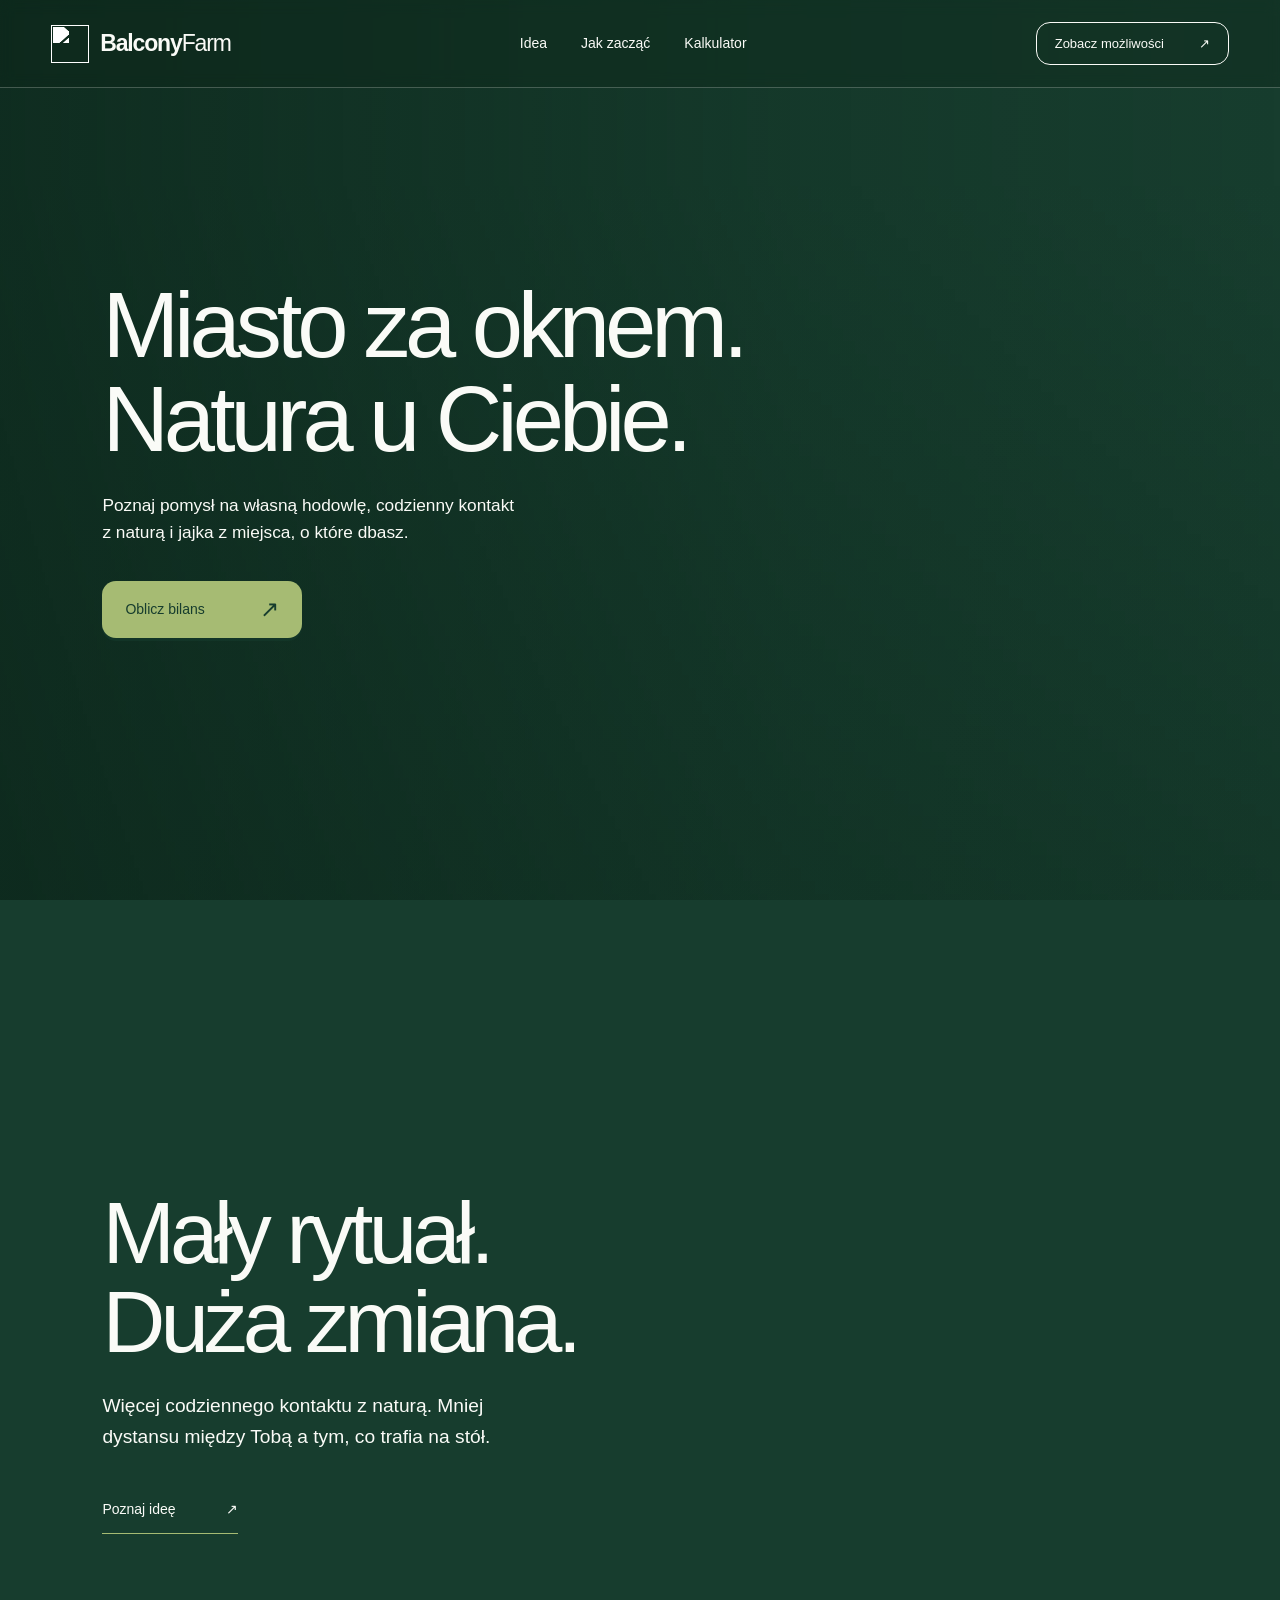
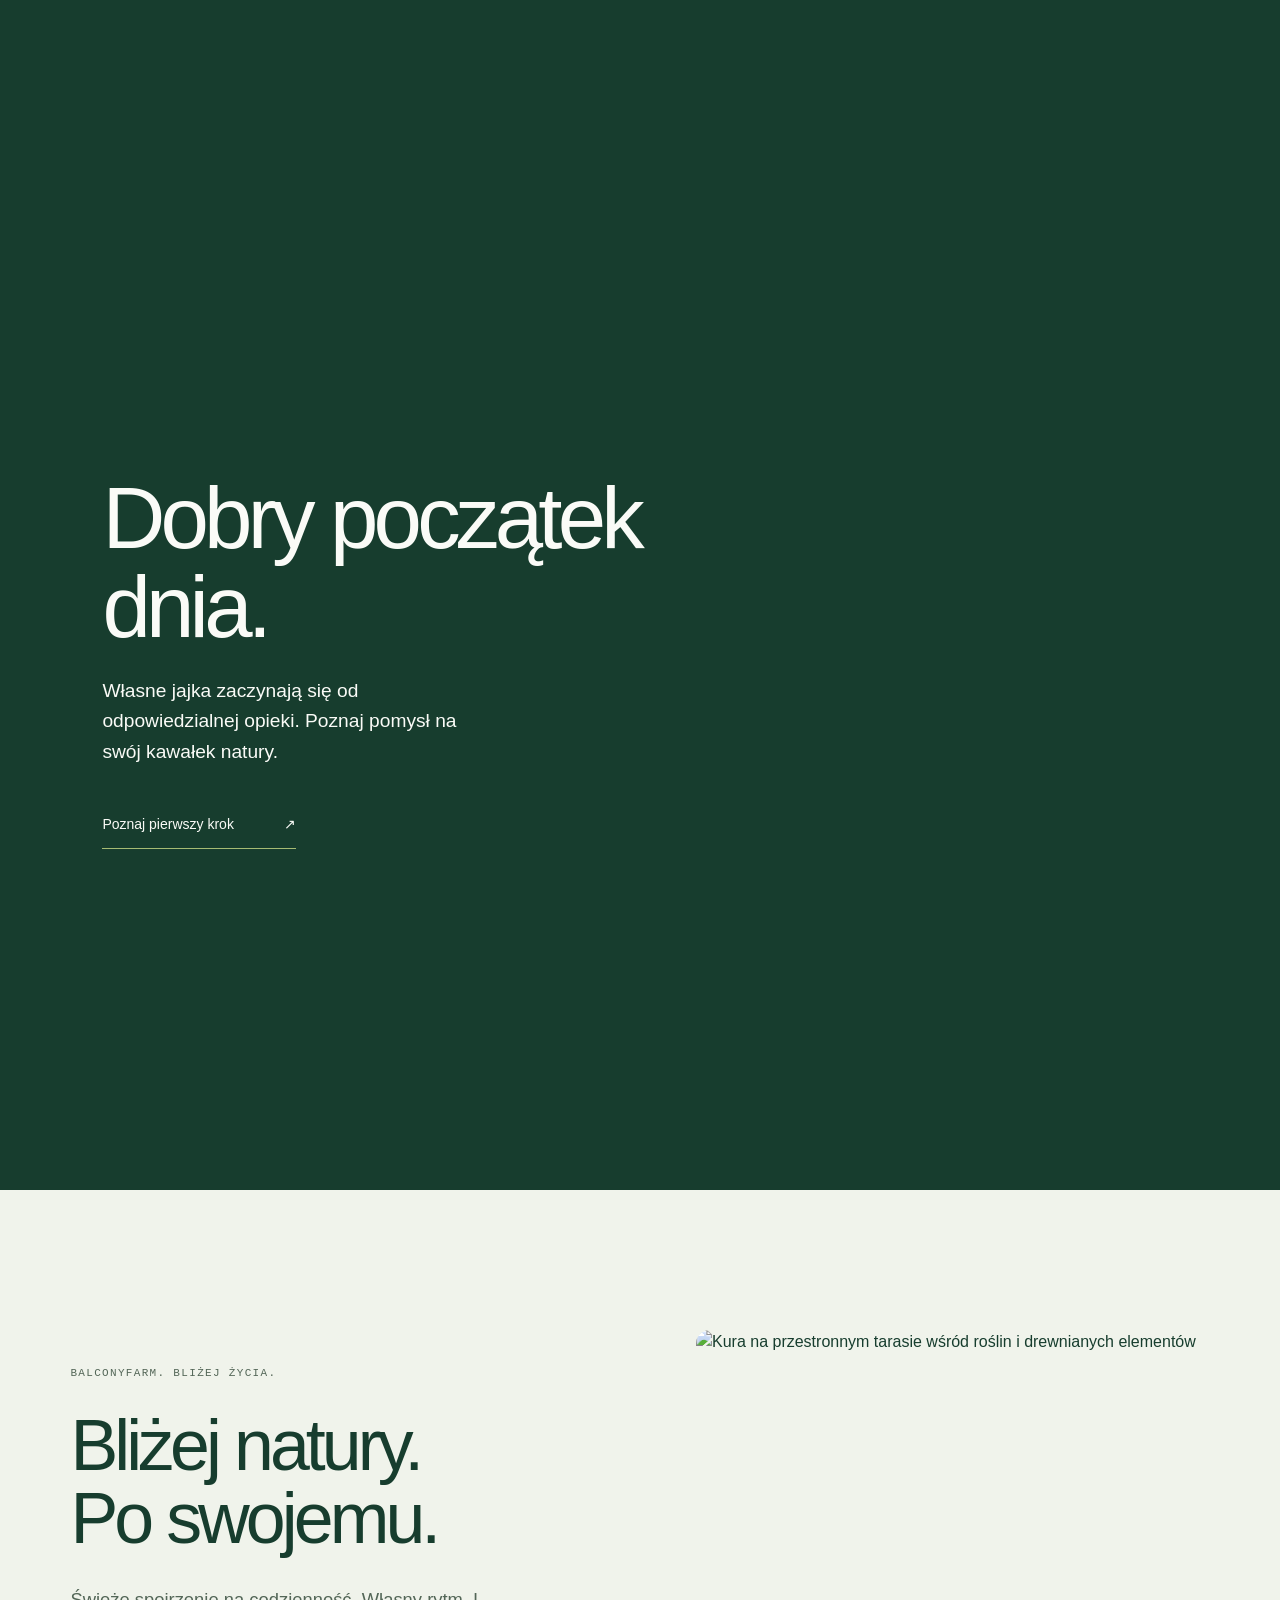
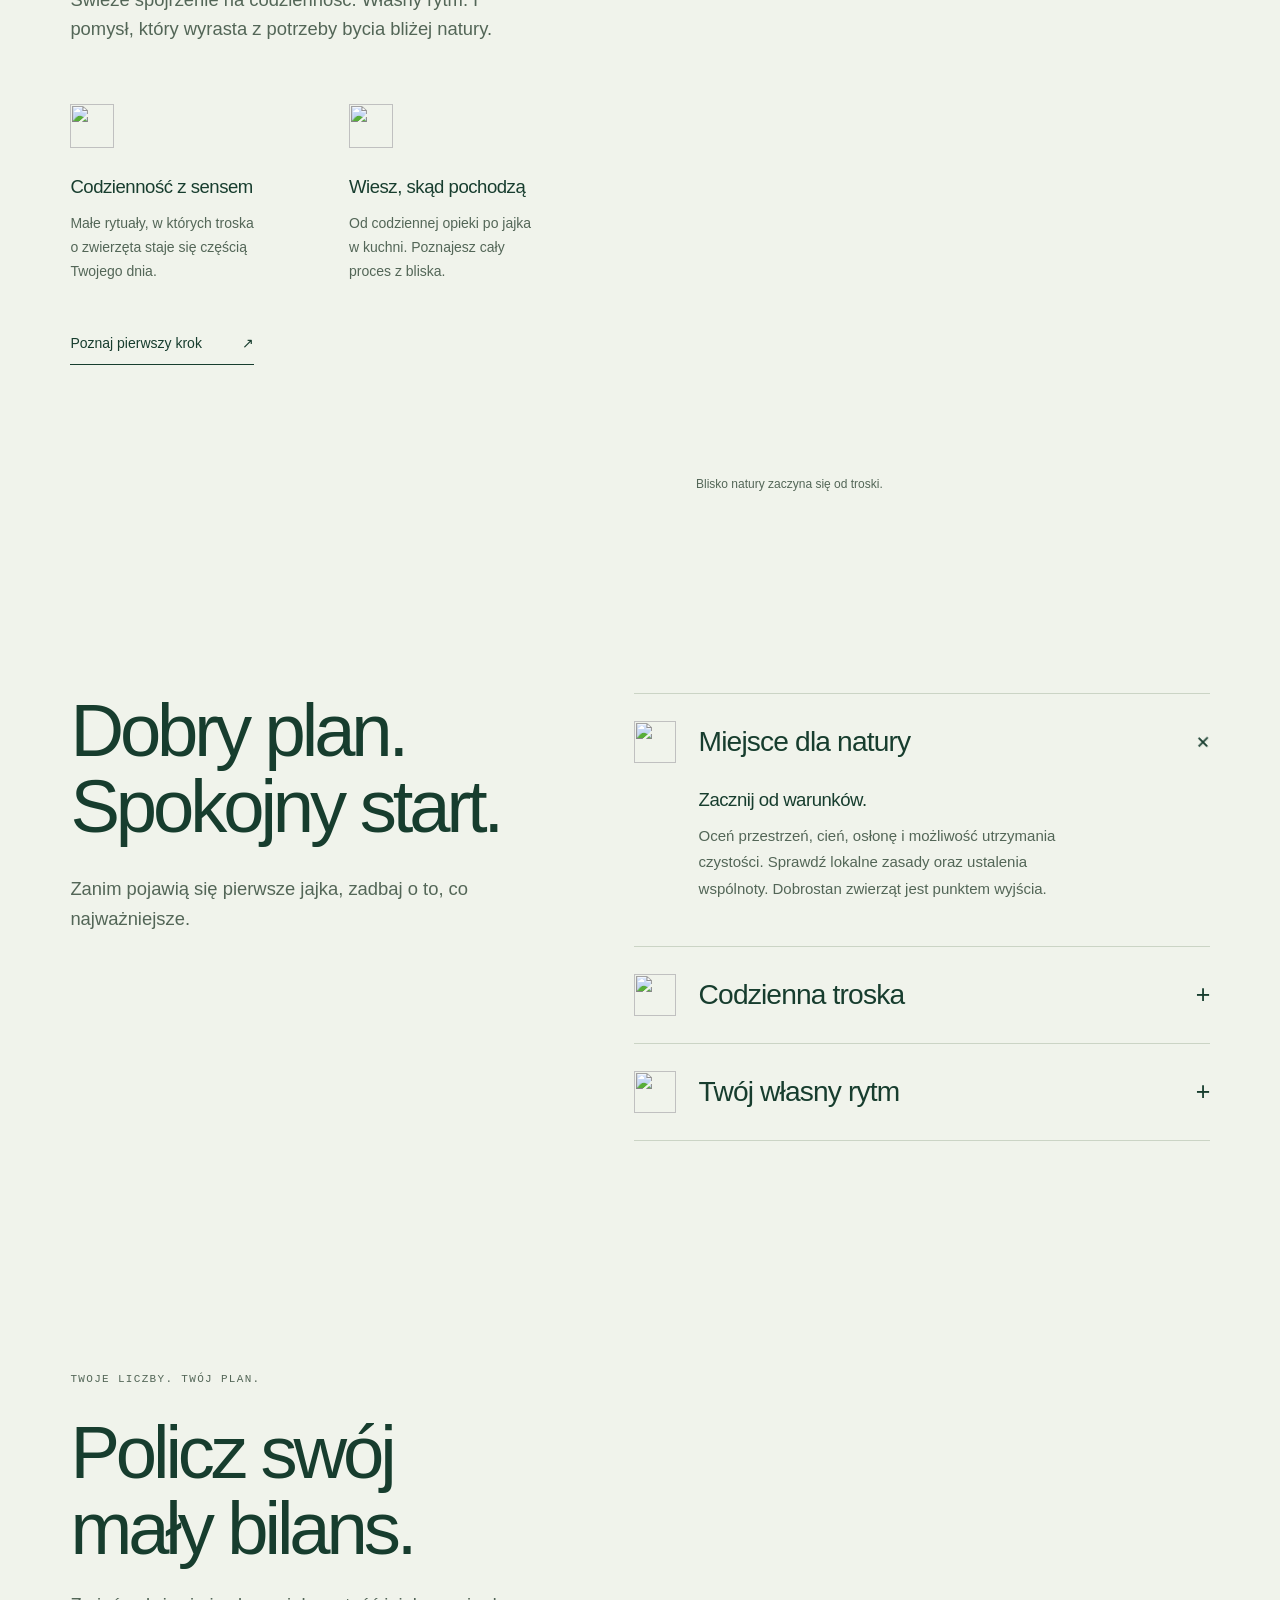
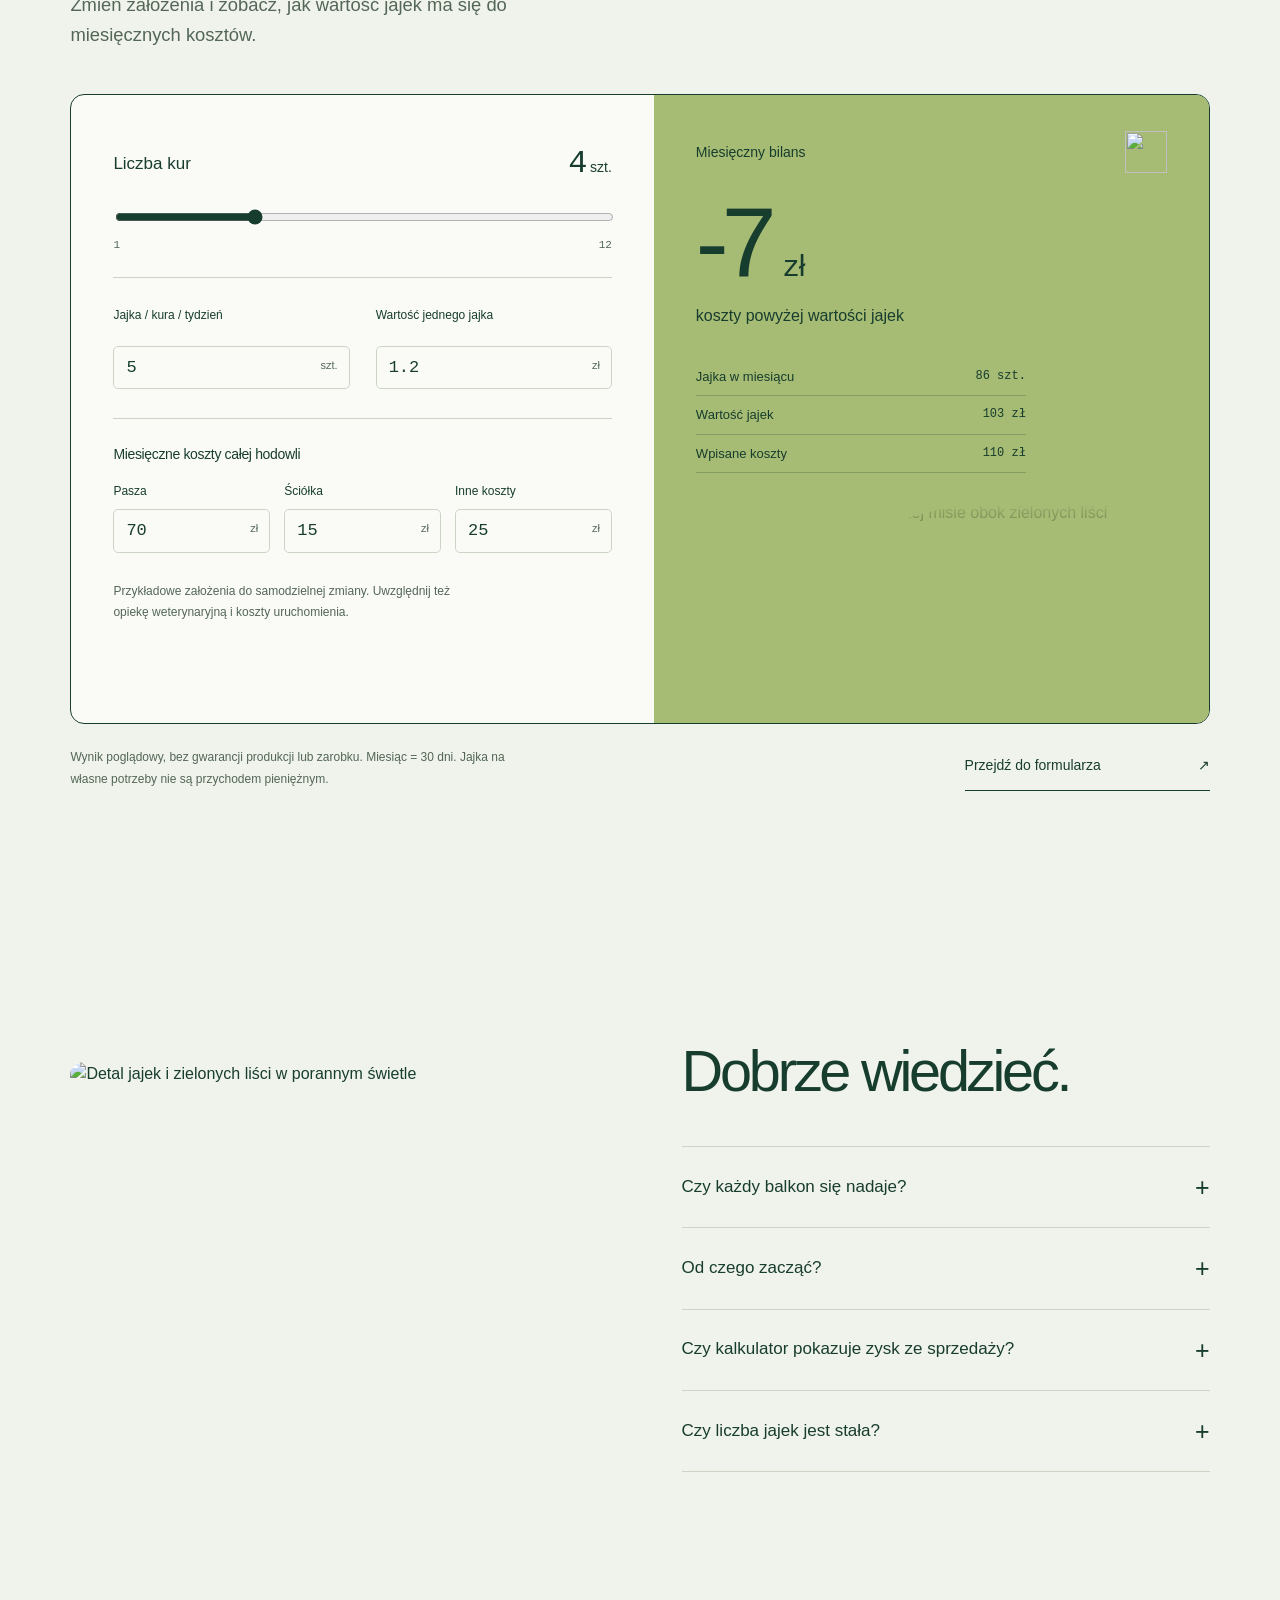
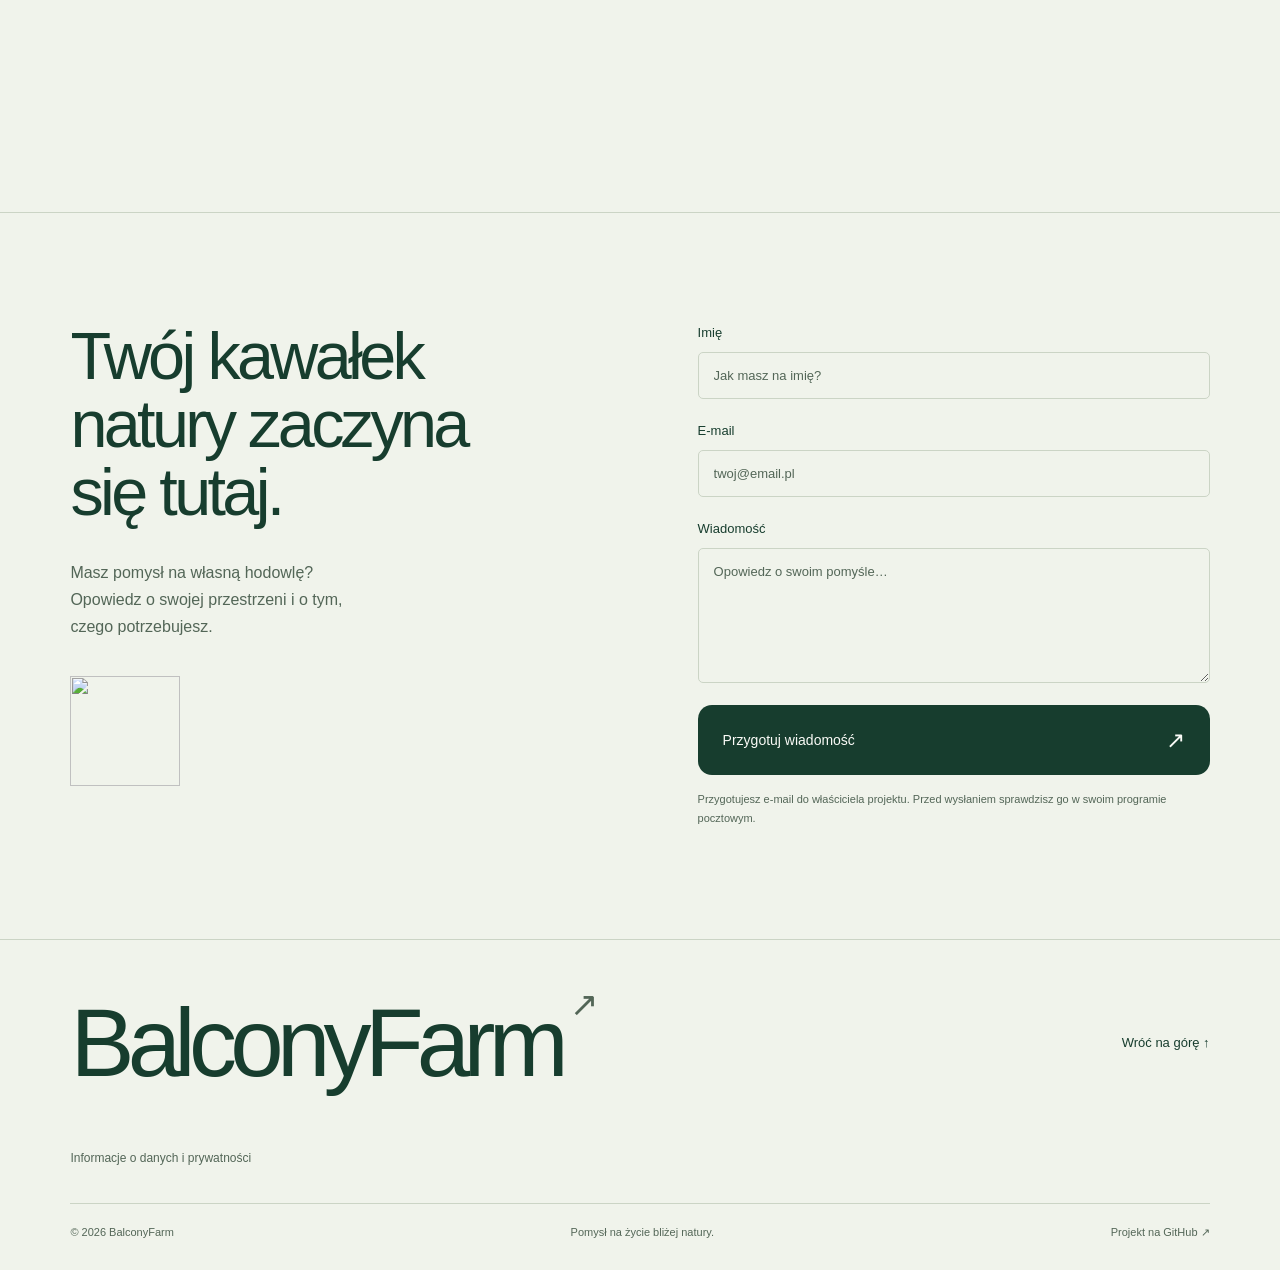
==== commit 91876170: "Redesign BalconyFarm and publish complete static site to GitHub Pages" ====
--- a/index.html
+++ b/index.html
@@ -1,1555 +1,55 @@
-<!DOCTYPE html>
+<!doctype html>
 <html lang="pl">
 <head>
-    <meta charset="UTF-8">
-    <meta name="viewport" content="width=device-width, initial-scale=1.0">
-    <title>BalconyFarm - Hodowla Kur na Balkonie | Zarabiaj do 2000 zł miesięcznie</title>
-    <link rel="icon" href="data:image/svg+xml,<svg xmlns='http://www.w3.org/2000/svg' viewBox='0 0 100 100'><text y='.9em' font-size='90'>🐔</text></svg>">
-    <style>
-        @import url('https://fonts.googleapis.com/css2?family=Inter:wght@300;400;500;600;700;800;900&family=Space+Grotesk:wght@300;400;500;600;700&display=swap');
-        
-        :root {
-            --primary: #FF6B35;
-            --primary-dark: #E55A2B;
-            --secondary: #4ECDC4;
-            --accent: #FFE66D;
-            --success: #27AE60;
-            --danger: #E74C3C;
-            --dark: #0A0A0A;
-            --dark-light: #1A1A1A;
-            --dark-medium: #2A2A2A;
-            --text-light: #FFFFFF;
-            --text-gray: #A0A0A0;
-            --text-muted: #666666;
-            --glass: rgba(255, 255, 255, 0.05);
-            --glass-hover: rgba(255, 255, 255, 0.1);
-            --gradient-primary: linear-gradient(135deg, #FF6B35 0%, #E55A2B 100%);
-            --gradient-secondary: linear-gradient(135deg, #4ECDC4 0%, #44B3A8 100%);
-            --gradient-accent: linear-gradient(135deg, #FFE66D 0%, #FFD93D 100%);
-            --gradient-dark: linear-gradient(135deg, #0A0A0A 0%, #1A1A1A 100%);
-            --shadow-glow: 0 0 40px rgba(255, 107, 53, 0.3);
-            --shadow-card: 0 20px 40px rgba(0, 0, 0, 0.4);
-            --border-radius: 20px;
-            --border-radius-large: 30px;
-        }
-
-        * {
-            margin: 0;
-            padding: 0;
-            box-sizing: border-box;
-        }
-
-        html {
-            scroll-behavior: smooth;
-        }
-
-        body {
-            font-family: 'Inter', sans-serif;
-            background: var(--dark);
-            color: var(--text-light);
-            overflow-x: hidden;
-            line-height: 1.6;
-        }
-
-        ::selection {
-            background: var(--primary);
-            color: white;
-        }
-
-        ::-webkit-scrollbar {
-            width: 8px;
-        }
-
-        ::-webkit-scrollbar-track {
-            background: var(--dark);
-        }
-
-        ::-webkit-scrollbar-thumb {
-            background: var(--gradient-primary);
-            border-radius: 4px;
-        }
-
-        ::-webkit-scrollbar-thumb:hover {
-            background: var(--primary-dark);
-        }
-
-        /* Navigation */
-        nav {
-            position: fixed;
-            top: 20px;
-            left: 50%;
-            transform: translateX(-50%);
-            background: var(--glass);
-            backdrop-filter: blur(30px);
-            border: 1px solid rgba(255, 255, 255, 0.1);
-            border-radius: 50px;
-            padding: 15px 30px;
-            z-index: 1000;
-            transition: all 0.4s cubic-bezier(0.4, 0, 0.2, 1);
-        }
-
-        nav:hover {
-            background: var(--glass-hover);
-            transform: translateX(-50%) translateY(-2px);
-            box-shadow: var(--shadow-card);
-        }
-
-        .nav-links {
-            display: flex;
-            gap: 25px;
-            list-style: none;
-            align-items: center;
-        }
-
-        .nav-links a {
-            color: var(--text-light);
-            text-decoration: none;
-            font-weight: 500;
-            font-size: 0.95rem;
-            transition: all 0.3s ease;
-            padding: 8px 16px;
-            border-radius: 25px;
-            position: relative;
-        }
-
-        .nav-links a:hover {
-            background: var(--glass-hover);
-            transform: scale(1.05);
-            color: var(--primary);
-        }
-
-        .nav-links a.active {
-            background: var(--gradient-primary);
-            color: white;
-        }
-
-        /* Hero Section */
-        .hero {
-            height: 100vh;
-            display: flex;
-            align-items: center;
-            justify-content: center;
-            background: var(--gradient-dark);
-            position: relative;
-            overflow: hidden;
-        }
-
-        .hero::before {
-            content: '';
-            position: absolute;
-            top: 0;
-            left: 0;
-            right: 0;
-            bottom: 0;
-            background: radial-gradient(circle at 20% 80%, rgba(255, 107, 53, 0.1) 0%, transparent 50%),
-                        radial-gradient(circle at 80% 20%, rgba(78, 205, 196, 0.1) 0%, transparent 50%),
-                        radial-gradient(circle at 40% 40%, rgba(255, 230, 109, 0.05) 0%, transparent 50%);
-            animation: float 8s ease-in-out infinite;
-        }
-
-        @keyframes float {
-            0%, 100% { transform: translateY(0px) rotate(0deg); }
-            50% { transform: translateY(-20px) rotate(0.5deg); }
-        }
-
-        .hero-content {
-            text-align: center;
-            z-index: 2;
-            max-width: 900px;
-            padding: 0 20px;
-        }
-
-        .hero-badge {
-            display: inline-flex;
-            align-items: center;
-            gap: 8px;
-            background: var(--glass);
-            backdrop-filter: blur(20px);
-            border: 1px solid rgba(255, 255, 255, 0.1);
-            border-radius: 50px;
-            padding: 10px 20px;
-            margin-bottom: 30px;
-            font-size: 0.9rem;
-            font-weight: 500;
-            color: var(--text-gray);
-        }
-
-        .hero h1 {
-            font-family: 'Space Grotesk', sans-serif;
-            font-size: clamp(3.5rem, 10vw, 7rem);
-            font-weight: 800;
-            background: var(--gradient-primary);
-            -webkit-background-clip: text;
-            -webkit-text-fill-color: transparent;
-            background-clip: text;
-            margin-bottom: 30px;
-            line-height: 1.1;
-            letter-spacing: -0.02em;
-        }
-
-        .hero-subtitle {
-            font-size: clamp(1.2rem, 3vw, 1.8rem);
-            color: var(--text-gray);
-            margin-bottom: 50px;
-            font-weight: 400;
-            max-width: 600px;
-            margin-left: auto;
-            margin-right: auto;
-        }
-
-        .hero-buttons {
-            display: flex;
-            gap: 20px;
-            justify-content: center;
-            flex-wrap: wrap;
-        }
-
-        .cta-button {
-            display: inline-flex;
-            align-items: center;
-            gap: 12px;
-            background: var(--gradient-primary);
-            color: white;
-            padding: 20px 40px;
-            border: none;
-            border-radius: 50px;
-            font-size: 1.1rem;
-            font-weight: 600;
-            text-decoration: none;
-            transition: all 0.4s cubic-bezier(0.4, 0, 0.2, 1);
-            cursor: pointer;
-            box-shadow: var(--shadow-glow);
-            position: relative;
-            overflow: hidden;
-        }
-
-        .cta-button:hover {
-            transform: translateY(-3px) scale(1.05);
-            box-shadow: 0 25px 50px rgba(255, 107, 53, 0.4);
-        }
-
-        .cta-button-secondary {
-            background: transparent;
-            border: 2px solid rgba(255, 255, 255, 0.2);
-            box-shadow: none;
-        }
-
-        .cta-button-secondary:hover {
-            background: var(--glass-hover);
-            border-color: var(--primary);
-        }
-
-        /* Section Styles */
-        .section {
-            padding: 120px 20px;
-        }
-
-        .container {
-            max-width: 1200px;
-            margin: 0 auto;
-        }
-
-        .section-header {
-            text-align: center;
-            margin-bottom: 80px;
-        }
-
-        .section-badge {
-            display: inline-block;
-            background: var(--glass);
-            backdrop-filter: blur(20px);
-            border: 1px solid rgba(255, 255, 255, 0.1);
-            border-radius: 50px;
-            padding: 8px 20px;
-            font-size: 0.9rem;
-            font-weight: 500;
-            color: var(--primary);
-            margin-bottom: 20px;
-        }
-
-        .section-title {
-            font-family: 'Space Grotesk', sans-serif;
-            font-size: clamp(2.5rem, 6vw, 4rem);
-            font-weight: 700;
-            margin-bottom: 20px;
-            background: var(--gradient-secondary);
-            -webkit-background-clip: text;
-            -webkit-text-fill-color: transparent;
-            background-clip: text;
-            line-height: 1.2;
-        }
-
-        .section-description {
-            font-size: 1.2rem;
-            color: var(--text-gray);
-            max-width: 600px;
-            margin: 0 auto;
-        }
-
-        /* Features Section */
-        .features {
-            background: var(--dark-light);
-        }
-
-        .features-grid {
-            display: grid;
-            grid-template-columns: repeat(auto-fit, minmax(350px, 1fr));
-            gap: 30px;
-        }
-
-        .feature-card {
-            background: var(--glass);
-            backdrop-filter: blur(30px);
-            border: 1px solid rgba(255, 255, 255, 0.1);
-            border-radius: 24px;
-            padding: 40px;
-            transition: all 0.4s cubic-bezier(0.4, 0, 0.2, 1);
-            position: relative;
-            overflow: hidden;
-            cursor: pointer;
-        }
-
-        .feature-card::before {
-            content: '';
-            position: absolute;
-            top: 0;
-            left: 0;
-            right: 0;
-            height: 4px;
-            background: var(--gradient-primary);
-            transform: scaleX(0);
-            transition: transform 0.4s ease;
-        }
-
-        .feature-card:hover {
-            transform: translateY(-10px);
-            box-shadow: var(--shadow-card);
-            background: var(--glass-hover);
-        }
-
-        .feature-card:hover::before {
-            transform: scaleX(1);
-        }
-
-        .feature-icon {
-            width: 70px;
-            height: 70px;
-            background: var(--gradient-primary);
-            border-radius: 20px;
-            display: flex;
-            align-items: center;
-            justify-content: center;
-            margin-bottom: 25px;
-            font-size: 1.8rem;
-            transition: all 0.3s ease;
-        }
-
-        .feature-card:hover .feature-icon {
-            transform: scale(1.1) rotate(5deg);
-        }
-
-        .feature-card h3 {
-            font-family: 'Space Grotesk', sans-serif;
-            font-size: 1.4rem;
-            font-weight: 600;
-            margin-bottom: 15px;
-        }
-
-        .feature-card p {
-            color: var(--text-gray);
-            line-height: 1.7;
-        }
-
-        /* Stats Section */
-        .stats {
-            background: var(--dark);
-        }
-
-        .stats-grid {
-            display: grid;
-            grid-template-columns: repeat(auto-fit, minmax(280px, 1fr));
-            gap: 40px;
-        }
-
-        .stat-card {
-            text-align: center;
-            padding: 40px 30px;
-            border-radius: 24px;
-            background: var(--glass);
-            backdrop-filter: blur(30px);
-            border: 1px solid rgba(255, 255, 255, 0.1);
-            transition: all 0.4s ease;
-            position: relative;
-        }
-
-        .stat-card:hover {
-            transform: scale(1.05);
-            box-shadow: var(--shadow-card);
-        }
-
-        .stat-icon {
-            font-size: 2.5rem;
-            margin-bottom: 20px;
-            display: block;
-        }
-
-        .stat-number {
-            font-family: 'Space Grotesk', sans-serif;
-            font-size: 3.5rem;
-            font-weight: 800;
-            background: var(--gradient-secondary);
-            -webkit-background-clip: text;
-            -webkit-text-fill-color: transparent;
-            background-clip: text;
-            display: block;
-            margin-bottom: 10px;
-        }
-
-        .stat-label {
-            color: var(--text-gray);
-            font-weight: 500;
-            font-size: 1.1rem;
-        }
-
-        /* Calculator Section */
-        .calculator {
-            background: var(--dark-light);
-        }
-
-        .calc-container {
-            max-width: 700px;
-            margin: 0 auto;
-            background: var(--glass);
-            backdrop-filter: blur(30px);
-            border: 1px solid rgba(255, 255, 255, 0.1);
-            border-radius: var(--border-radius-large);
-            padding: 50px;
-        }
-
-        .calc-grid {
-            display: grid;
-            grid-template-columns: repeat(auto-fit, minmax(300px, 1fr));
-            gap: 25px;
-            margin-bottom: 30px;
-        }
-
-        .calc-input-group label {
-            display: block;
-            margin-bottom: 8px;
-            font-weight: 600;
-            color: var(--text-light);
-        }
-
-        .calc-input {
-            width: 100%;
-            background: rgba(255, 255, 255, 0.08);
-            border: 2px solid rgba(255, 255, 255, 0.1);
-            border-radius: 15px;
-            padding: 18px 20px;
-            color: var(--text-light);
-            font-size: 1.1rem;
-            font-weight: 500;
-            transition: all 0.3s ease;
-            font-family: inherit;
-        }
-
-        .calc-input:focus {
-            outline: none;
-            border-color: var(--primary);
-            background: rgba(255, 255, 255, 0.12);
-            transform: scale(1.02);
-            box-shadow: 0 0 0 4px rgba(255, 107, 53, 0.1);
-        }
-
-        .calc-button {
-            width: 100%;
-            background: var(--gradient-primary);
-            border: none;
-            border-radius: 20px;
-            padding: 20px;
-            color: white;
-            font-size: 1.2rem;
-            font-weight: 600;
-            cursor: pointer;
-            transition: all 0.4s ease;
-            margin-bottom: 30px;
-            box-shadow: var(--shadow-glow);
-        }
-
-        .calc-button:hover {
-            transform: translateY(-2px);
-            box-shadow: 0 20px 40px rgba(255, 107, 53, 0.4);
-        }
-
-        .calc-result {
-            background: var(--gradient-secondary);
-            border-radius: 20px;
-            padding: 40px;
-            text-align: center;
-            transform: scale(0);
-            transition: all 0.4s cubic-bezier(0.68, -0.55, 0.265, 1.55);
-        }
-
-        .calc-result.show {
-            transform: scale(1);
-        }
-
-        .calc-result h3 {
-            font-family: 'Space Grotesk', sans-serif;
-            font-size: 2.2rem;
-            font-weight: 700;
-            margin-bottom: 15px;
-        }
-
-        .calc-result p {
-            font-size: 1.2rem;
-            opacity: 0.9;
-        }
-
-        .profit-breakdown {
-            display: grid;
-            grid-template-columns: repeat(auto-fit, minmax(200px, 1fr));
-            gap: 20px;
-            margin-top: 25px;
-        }
-
-        .profit-item {
-            background: rgba(255, 255, 255, 0.1);
-            border-radius: 15px;
-            padding: 20px;
-            text-align: center;
-        }
-
-        .profit-item h4 {
-            font-size: 1.5rem;
-            font-weight: 700;
-            margin-bottom: 5px;
-        }
-
-        .profit-item span {
-            font-size: 0.9rem;
-            opacity: 0.8;
-        }
-
-        /* Testimonials Section */
-        .testimonials {
-            background: var(--dark);
-        }
-
-        .testimonials-grid {
-            display: grid;
-            grid-template-columns: repeat(auto-fit, minmax(350px, 1fr));
-            gap: 30px;
-        }
-
-        .testimonial-card {
-            background: var(--glass);
-            backdrop-filter: blur(30px);
-            border: 1px solid rgba(255, 255, 255, 0.1);
-            border-radius: 24px;
-            padding: 40px;
-            transition: all 0.4s ease;
-        }
-
-        .testimonial-card:hover {
-            transform: translateY(-5px);
-            box-shadow: var(--shadow-card);
-        }
-
-        .testimonial-header {
-            display: flex;
-            align-items: center;
-            gap: 15px;
-            margin-bottom: 20px;
-        }
-
-        .testimonial-avatar {
-            width: 60px;
-            height: 60px;
-            background: var(--gradient-primary);
-            border-radius: 50%;
-            display: flex;
-            align-items: center;
-            justify-content: center;
-            font-size: 1.5rem;
-            font-weight: 700;
-            color: white;
-        }
-
-        .testimonial-info h4 {
-            font-weight: 600;
-            margin-bottom: 5px;
-        }
-
-        .testimonial-info p {
-            color: var(--text-gray);
-            font-size: 0.9rem;
-        }
-
-        .testimonial-rating {
-            display: flex;
-            gap: 5px;
-            margin-bottom: 20px;
-        }
-
-        .star {
-            color: var(--accent);
-            font-size: 1.2rem;
-        }
-
-        .testimonial-text {
-            color: var(--text-gray);
-            line-height: 1.7;
-            font-style: italic;
-        }
-
-        /* Contact Section */
-        .contact {
-            background: var(--dark-light);
-        }
-
-        .contact-content {
-            display: grid;
-            grid-template-columns: 1fr 1fr;
-            gap: 60px;
-            align-items: start;
-        }
-
-        .contact-info h3 {
-            font-family: 'Space Grotesk', sans-serif;
-            font-size: 2rem;
-            font-weight: 600;
-            margin-bottom: 20px;
-        }
-
-        .contact-info p {
-            color: var(--text-gray);
-            margin-bottom: 30px;
-            font-size: 1.1rem;
-            line-height: 1.7;
-        }
-
-        .contact-details {
-            display: flex;
-            flex-direction: column;
-            gap: 20px;
-        }
-
-        .contact-item {
-            display: flex;
-            align-items: center;
-            gap: 15px;
-            padding: 15px;
-            background: var(--glass);
-            border-radius: 15px;
-            transition: all 0.3s ease;
-        }
-
-        .contact-item:hover {
-            background: var(--glass-hover);
-            transform: translateX(5px);
-        }
-
-        .contact-icon {
-            width: 50px;
-            height: 50px;
-            background: var(--gradient-primary);
-            border-radius: 12px;
-            display: flex;
-            align-items: center;
-            justify-content: center;
-            font-size: 1.2rem;
-        }
-
-        .contact-form {
-            background: var(--glass);
-            backdrop-filter: blur(30px);
-            border: 1px solid rgba(255, 255, 255, 0.1);
-            border-radius: 24px;
-            padding: 40px;
-        }
-
-        .form-grid {
-            display: grid;
-            grid-template-columns: 1fr 1fr;
-            gap: 20px;
-            margin-bottom: 20px;
-        }
-
-        .form-group {
-            margin-bottom: 25px;
-        }
-
-        .form-group.full-width {
-            grid-column: 1 / -1;
-        }
-
-        .form-group label {
-            display: block;
-            margin-bottom: 8px;
-            font-weight: 600;
-            color: var(--text-light);
-        }
-
-        .form-group input,
-        .form-group textarea,
-        .form-group select {
-            width: 100%;
-            background: rgba(255, 255, 255, 0.08);
-            border: 2px solid rgba(255, 255, 255, 0.1);
-            border-radius: 15px;
-            padding: 15px 20px;
-            color: var(--text-light);
-            font-size: 1rem;
-            transition: all 0.3s ease;
-            font-family: inherit;
-        }
-
-        .form-group input:focus,
-        .form-group textarea:focus,
-        .form-group select:focus {
-            outline: none;
-            border-color: var(--primary);
-            background: rgba(255, 255, 255, 0.12);
-            box-shadow: 0 0 0 4px rgba(255, 107, 53, 0.1);
-        }
-
-        .form-group textarea {
-            resize: vertical;
-            min-height: 120px;
-        }
-
-        .form-submit {
-            width: 100%;
-            background: var(--gradient-primary);
-            border: none;
-            border-radius: 15px;
-            padding: 18px;
-            color: white;
-            font-size: 1.1rem;
-            font-weight: 600;
-            cursor: pointer;
-            transition: all 0.4s ease;
-            box-shadow: var(--shadow-glow);
-        }
-
-        .form-submit:hover {
-            transform: translateY(-2px);
-            box-shadow: 0 20px 40px rgba(255, 107, 53, 0.4);
-        }
-
-        /* Footer */
-        footer {
-            background: var(--dark);
-            padding: 80px 20px 40px;
-            border-top: 1px solid rgba(255, 255, 255, 0.1);
-        }
-
-        .footer-content {
-            max-width: 1200px;
-            margin: 0 auto;
-            display: grid;
-            grid-template-columns: repeat(auto-fit, minmax(250px, 1fr));
-            gap: 40px;
-        }
-
-        .footer-section h4 {
-            font-family: 'Space Grotesk', sans-serif;
-            font-size: 1.3rem;
-            font-weight: 600;
-            margin-bottom: 20px;
-        }
-
-        .footer-section p,
-        .footer-section a {
-            color: var(--text-gray);
-            text-decoration: none;
-            line-height: 1.6;
-            transition: all 0.3s ease;
-        }
-
-        .footer-section a:hover {
-            color: var(--primary);
-        }
-
-        .footer-links {
-            display: flex;
-            flex-direction: column;
-            gap: 10px;
-        }
-
-        .footer-bottom {
-            margin-top: 40px;
-            padding-top: 40px;
-            border-top: 1px solid rgba(255, 255, 255, 0.1);
-            text-align: center;
-            color: var(--text-gray);
-        }
-
-        .social-links {
-            display: flex;
-            justify-content: center;
-            gap: 20px;
-            margin-top: 20px;
-        }
-
-        .social-link {
-            width: 50px;
-            height: 50px;
-            background: var(--glass);
-            border: 1px solid rgba(255, 255, 255, 0.1);
-            border-radius: 50%;
-            display: flex;
-            align-items: center;
-            justify-content: center;
-            color: var(--text-light);
-            text-decoration: none;
-            transition: all 0.3s ease;
-            font-size: 1.2rem;
-        }
-
-        .social-link:hover {
-            background: var(--gradient-primary);
-            transform: translateY(-3px);
-        }
-
-        /* Animations */
-        .fade-in {
-            opacity: 0;
-            transform: translateY(30px);
-            transition: all 0.8s cubic-bezier(0.4, 0, 0.2, 1);
-        }
-
-        .fade-in.visible {
-            opacity: 1;
-            transform: translateY(0);
-        }
-
-        .slide-in-left {
-            opacity: 0;
-            transform: translateX(-50px);
-            transition: all 0.8s cubic-bezier(0.4, 0, 0.2, 1);
-        }
-
-        .slide-in-left.visible {
-            opacity: 1;
-            transform: translateX(0);
-        }
-
-        .slide-in-right {
-            opacity: 0;
-            transform: translateX(50px);
-            transition: all 0.8s cubic-bezier(0.4, 0, 0.2, 1);
-        }
-
-        .slide-in-right.visible {
-            opacity: 1;
-            transform: translateX(0);
-        }
-
-        @keyframes ripple {
-            to {
-                transform: scale(4);
-                opacity: 0;
-            }
-        }
-
-        /* Responsive Design */
-        @media (max-width: 768px) {
-            .nav-links {
-                gap: 15px;
-            }
-            
-            .nav-links a {
-                padding: 6px 12px;
-                font-size: 0.9rem;
-            }
-            
-            .hero-buttons {
-                flex-direction: column;
-                align-items: center;
-            }
-            
-            .section {
-                padding: 80px 20px;
-            }
-            
-            .features-grid,
-            .testimonials-grid {
-                grid-template-columns: 1fr;
-            }
-            
-            .stats-grid {
-                grid-template-columns: repeat(2, 1fr);
-            }
-            
-            .calc-grid,
-            .form-grid {
-                grid-template-columns: 1fr;
-            }
-            
-            .contact-content {
-                grid-template-columns: 1fr;
-                gap: 40px;
-            }
-        }
-    </style>
+<meta charset="utf-8"><meta name="viewport" content="width=device-width,initial-scale=1">
+<title>BalconyFarm | Bliżej natury</title>
+<meta name="description" content="BalconyFarm to pomysł na codzienność bliżej natury. Poznaj odpowiedzialną hodowlę, zaplanuj pierwszy krok i sprawdź własny bilans w kalkulatorze.">
+<meta name="theme-color" content="#F0F3EB"><meta name="robots" content="index,follow,max-image-preview:large">
+<meta property="og:type" content="website"><meta property="og:locale" content="pl_PL"><meta property="og:site_name" content="BalconyFarm"><meta property="og:title" content="BalconyFarm | Bliżej natury"><meta property="og:description" content="Miasto za oknem. Natura u Ciebie. Poznaj pomysł na codzienność bliżej natury."><meta property="og:url" content="https://tomaszjader.github.io/balcony-farm/"><meta property="og:image" content="https://d2ol7oe51mr4n9.cloudfront.net/user_3MFcklXc9tO2EDGTrsecdDL9AMo/dca2e246-2c41-4b03-a80e-68950d3e3025.png"><meta name="twitter:card" content="summary_large_image">
+<link rel="canonical" href="https://tomaszjader.github.io/balcony-farm/"><link rel="icon" href="./favicon.ico"><link rel="icon" href="./favicon-32.png" sizes="32x32"><link rel="apple-touch-icon" href="./apple-touch-icon.png"><link rel="manifest" href="./site.webmanifest"><link rel="stylesheet" href="./styles.css"><script src="./main.js" defer></script>
 </head>
 <body>
-    <!-- Navigation -->
-    <nav>
-        <ul class="nav-links">
-            <li><a href="#home" class="nav-link">Start</a></li>
-            <li><a href="#features" class="nav-link">Korzyści</a></li>
-            <li><a href="#stats" class="nav-link">Statystyki</a></li>
-            <li><a href="#calculator" class="nav-link">Kalkulator</a></li>
-            <li><a href="#testimonials" class="nav-link">Opinie</a></li>
-            <li><a href="#contact" class="nav-link">Kontakt</a></li>
-        </ul>
-    </nav>
-
-    <!-- Hero Section -->
-    <section id="home" class="hero">
-        <div class="hero-content">
-            <div class="hero-badge">
-                <span>🚀</span>
-                <span>Numer 1 w Polsce - Hodowla na Balkonie</span>
-            </div>
-            <h1>BalconyFarm</h1>
-            <p class="hero-subtitle">Przekształć swój balkon w dochodowy biznes hodowli kur. Zarabiaj do 2000 zł miesięcznie z minimalną inwestycją!</p>
-            <div class="hero-buttons">
-                <a href="#calculator" class="cta-button">
-                    <span>💎</span>
-                    <span>Oblicz Swoje Zyski</span>
-                </a>
-                <a href="#features" class="cta-button cta-button-secondary">
-                    <span>📖</span>
-                    <span>Dowiedz Się Więcej</span>
-                </a>
-            </div>
-        </div>
-    </section>
-
-    <!-- Features Section -->
-    <section id="features" class="section features">
-        <div class="container">
-            <div class="section-header">
-                <div class="section-badge">Dlaczego BalconyFarm?</div>
-                <h2 class="section-title fade-in">Rewolucja w Hodowli Miejskiej</h2>
-                <p class="section-description fade-in">Odkryj wszystkie korzyści hodowli kur na balkonie</p>
-            </div>
-            <div class="features-grid">
-                <div class="feature-card fade-in">
-                    <div class="feature-icon">💰</div>
-                    <h3>Wysokie Zyski</h3>
-                    <p>Miesięczny dochód do 2000 zł z 6 kur na 10m² balkonu. Zwrot inwestycji już po 3 miesiącach. Koszt utrzymania jednej kury to tylko 25 zł miesięcznie!</p>
-                </div>
-                <div class="feature-card fade-in">
-                    <div class="feature-icon">🏠</div>
-                    <h3>Minimalna Przestrzeń</h3>
-                    <p>Wystarczy balkon 6-10m² dla uruchomienia rentownej hodowli. Nasze systemy są zaprojektowane specjalnie dla mieszkań w mieście.</p>
-                </div>
-                <div class="feature-card fade-in">
-                    <div class="feature-icon">⚡</div>
-                    <h3>Szybki Start</h3>
-                    <p>Kompletny zestaw startowy pozwala rozpocząć hodowlę już po 7 dniach od zamówienia. Wszystko gotowe do użycia!</p>
-                </div>
-                <div class="feature-card fade-in">
-                    <div class="feature-icon">🌱</div>
-                    <h3>Eko-Biznes</h3>
-                    <p>100% naturalne jajka i nawozy organiczne. Wspieraj zrównoważony rozwój, dbaj o środowisko i zarabiaj jednocześnie!</p>
-                </div>
-                <div class="feature-card fade-in">
-                    <div class="feature-icon">📱</div>
-                    <h3>Smart Monitoring</h3>
-                    <p>Aplikacja mobilna do monitorowania zdrowia kur, produkcji jajek i automatyzacji karmienia. Technologia w służbie hodowli!</p>
-                </div>
-                <div class="feature-card fade-in">
-                    <div class="feature-icon">🎓</div>
-                    <h3>Pełne Wsparcie</h3>
-                    <p>Kompletny kurs online, grupa wsparcia na Facebooku i cotygodniowe konsultacje z ekspertami. Nigdy nie zostaniesz sam!</p>
-                </div>
-            </div>
-        </div>
-    </section>
-
-    <!-- Stats Section -->
-    <section id="stats" class="section stats">
-        <div class="container">
-            <div class="section-header">
-                <div class="section-badge">Nasze Osiągnięcia</div>
-                <h2 class="section-title fade-in">Liczby Mówią Same</h2>
-                <p class="section-description fade-in">Zobacz, jakie rezultaty osiągają nasi klienci</p>
-            </div>
-            <div class="stats-grid">
-                <div class="stat-card fade-in">
-                    <span class="stat-icon">👥</span>
-                    <span class="stat-number" data-count="1547">0</span>
-                    <div class="stat-label">Zadowolonych Hodowców</div>
-                </div>
-                <div class="stat-card fade-in">
-                    <span class="stat-icon">📈</span>
-                    <span class="stat-number" data-count="92">0</span>
-                    <div class="stat-label">% Skuteczności Biznesu</div>
-                </div>
-                <div class="stat-card fade-in">
-                    <span class="stat-icon">💎</span>
-                    <span class="stat-number" data-count="1850">0</span>
-                    <div class="stat-label">Średni Miesięczny Zysk (zł)</div>
-                </div>
-                <div class="stat-card fade-in">
-                    <span class="stat-icon">⏱️</span>
-                    <span class="stat-number" data-count="21">0</span>
-                    <div class="stat-label">Dni do Pierwszego Zysku</div>
-                </div>
-            </div>
-        </div>
-    </section>
-
-    <!-- Calculator Section -->
-    <section id="calculator" class="section calculator">
-        <div class="container">
-            <div class="section-header">
-                <div class="section-badge">Sprawdź Swój Potencjał</div>
-                <h2 class="section-title fade-in">Kalkulator Zysków</h2>
-                <p class="section-description fade-in">Oblicz dokładnie, ile możesz zarobić na hodowli kur na swoim balkonie</p>
-            </div>
-            <div class="calc-container fade-in">
-                <div class="calc-grid">
-                    <div class="calc-input-group">
-                        <label for="chickens">Liczba kur:</label>
-                        <input type="number" id="chickens" class="calc-input" value="6" min="1" max="20" placeholder="Wpisz liczbę kur">
-                    </div>
-                    <div class="calc-input-group">
-                        <label for="eggPrice">Cena za jajko (zł):</label>
-                        <input type="number" id="eggPrice" class="calc-input" value="0.80" step="0.10" min="0.10" placeholder="Cena sprzedaży">
-                    </div>
-                    <div class="calc-input-group">
-                        <label for="eggsPerWeek">Jajek tygodniowo na kurę:</label>
-                        <input type="number" id="eggsPerWeek" class="calc-input" value="5" min="1" max="7" placeholder="Produktywność">
-                    </div>
-                    <div class="calc-input-group">
-                        <label for="monthlyCost">Koszt miesięczny na kurę (zł):</label>
-                        <input type="number" id="monthlyCost" class="calc-input" value="25" min="10" placeholder="Koszty utrzymania">
-                    </div>
-                </div>
-                <button class="calc-button" onclick="calculateProfit()">
-                    💎 Oblicz Moje Zyski
-                </button>
-                <div id="calcResult" class="calc-result">
-                    <h3>Twój miesięczny zysk: <span id="monthlyProfit">0</span> zł</h3>
-                    <p>Roczny zysk: <span id="yearlyProfit">0</span> zł</p>
-                    
-                    <div class="profit-breakdown">
-                        <div class="profit-item">
-                            <h4 id="monthlyRevenue">0</h4>
-                            <span>Miesięczny przychód</span>
-                        </div>
-                        <div class="profit-item">
-                            <h4 id="monthlyCosts">0</h4>
-                            <span>Miesięczne koszty</span>
-                        </div>
-                        <div class="profit-item">
-                            <h4 id="roi">0</h4>
-                            <span>ROI (%)</span>
-                        </div>
-                        <div class="profit-item">
-                            <h4 id="paybackTime">0</h4>
-                            <span>Zwrot w miesiącach</span>
-                        </div>
-                    </div>
-                </div>
-            </div>
-        </div>
-    </section>
-
-    <!-- Testimonials Section -->
-    <section id="testimonials" class="section testimonials">
-        <div class="container">
-            <div class="section-header">
-                <div class="section-badge">Opinie Klientów</div>
-                <h2 class="section-title fade-in">Co Mówią Nasi Hodowcy</h2>
-                <p class="section-description fade-in">Prawdziwe historie sukcesu od naszych klientów</p>
-            </div>
-            <div class="testimonials-grid">
-                <div class="testimonial-card fade-in">
-                    <div class="testimonial-header">
-                        <div class="testimonial-avatar">AK</div>
-                        <div class="testimonial-info">
-                            <h4>Anna Kowalska</h4>
-                            <p>Warszawa, balkon 8m²</p>
-                        </div>
-                    </div>
-                    <div class="testimonial-rating">
-                        <span class="star">★</span>
-                        <span class="star">★</span>
-                        <span class="star">★</span>
-                        <span class="star">★</span>
-                        <span class="star">★</span>
-                    </div>
-                    <p class="testimonial-text">"Nie wierzyłam, że można zarobić tyle na balkonie! Po 4 miesiącach zarabiam już 1600 zł miesięcznie. BalconyFarm zmienił moje życie - teraz mam dodatkowy dochód i codziennie świeże jajka!"</p>
-                </div>
-                
-                <div class="testimonial-card fade-in">
-                    <div class="testimonial-header">
-                        <div class="testimonial-avatar">MN</div>
-                        <div class="testimonial-info">
-                            <h4>Marek Nowak</h4>
-                            <p>Kraków, balkon 10m²</p>
-                        </div>
-                    </div>
-                    <div class="testimonial-rating">
-                        <span class="star">★</span>
-                        <span class="star">★</span>
-                        <span class="star">★</span>
-                        <span class="star">★</span>
-                        <span class="star">★</span>
-                    </div>
-                    <p class="testimonial-text">"Jako emeryt szukałem sposobu na dodatkowy dochód. BalconyFarm okazał się strzałem w dziesiątkę! Proste w obsłudze, zyskowne i przyjemne. Polecam każdemu!"</p>
-                </div>
-                
-                <div class="testimonial-card fade-in">
-                    <div class="testimonial-header">
-                        <div class="testimonial-avatar">JS</div>
-                        <div class="testimonial-info">
-                            <h4>Joanna Śmigielska</h4>
-                            <p>Gdańsk, balkon 12m²</p>
-                        </div>
-                    </div>
-                    <div class="testimonial-rating">
-                        <span class="star">★</span>
-                        <span class="star">★</span>
-                        <span class="star">★</span>
-                        <span class="star">★</span>
-                        <span class="star">★</span>
-                    </div>
-                    <p class="testimonial-text">"Zainwestowałam 2000 zł i już po 3 miesiącach odbiłam inwestycję. Teraz zarabiam 2100 zł miesięcznie! Aplikacja mobilna to strzał - wszystko pod kontrolą."</p>
-                </div>
-            </div>
-        </div>
-    </section>
-
-    <!-- Contact Section -->
-    <section id="contact" class="section contact">
-        <div class="container">
-            <div class="section-header">
-                <div class="section-badge">Skontaktuj Się z Nami</div>
-                <h2 class="section-title fade-in">Dołącz do BalconyFarm</h2>
-                <p class="section-description fade-in">Rozpocznij swoją przygodę z hodowlą już dziś</p>
-            </div>
-            <div class="contact-content">
-                <div class="contact-info slide-in-left">
-                    <h3>Gotowy na Start?</h3>
-                    <p>Nasz zespół ekspertów pomoże Ci rozpocząć dochodowy biznes hodowli kur na balkonie. Wypełnij formularz, a skontaktujemy się z Tobą w ciągu 24 godzin!</p>
-                    
-                    <div class="contact-details">
-                        <div class="contact-item">
-                            <div class="contact-icon">📞</div>
-                            <div>
-                                <strong>Telefon</strong><br>
-                                <span>+48 800 123 456</span>
-                            </div>
-                        </div>
-                        <div class="contact-item">
-                            <div class="contact-icon">✉️</div>
-                            <div>
-                                <strong>Email</strong><br>
-                                <span>kontakt@balconyfarm.pl</span>
-                            </div>
-                        </div>
-                        <div class="contact-item">
-                            <div class="contact-icon">🕒</div>
-                            <div>
-                                <strong>Godziny pracy</strong><br>
-                                <span>Pn-Pt: 8:00-18:00</span>
-                            </div>
-                        </div>
-                        <div class="contact-item">
-                            <div class="contact-icon">💬</div>
-                            <div>
-                                <strong>Wsparcie 24/7</strong><br>
-                                <span>Czat online dostępny</span>
-                            </div>
-                        </div>
-                    </div>
-                </div>
-                
-                <form class="contact-form slide-in-right" onsubmit="handleSubmit(event)">
-                    <div class="form-grid">
-                        <div class="form-group">
-                            <label for="firstName">Imię *</label>
-                            <input type="text" id="firstName" name="firstName" required>
-                        </div>
-                        <div class="form-group">
-                            <label for="lastName">Nazwisko *</label>
-                            <input type="text" id="lastName" name="lastName" required>
-                        </div>
-                    </div>
-                    
-                    <div class="form-grid">
-                        <div class="form-group">
-                            <label for="email">Email *</label>
-                            <input type="email" id="email" name="email" required>
-                        </div>
-                        <div class="form-group">
-                            <label for="phone">Telefon *</label>
-                            <input type="tel" id="phone" name="phone" required>
-                        </div>
-                    </div>
-                    
-                    <div class="form-grid">
-                        <div class="form-group">
-                            <label for="balconySize">Wielkość balkonu (m²) *</label>
-                            <input type="number" id="balconySize" name="balconySize" min="1" required>
-                        </div>
-                        <div class="form-group">
-                            <label for="budget">Budżet startowy (zł)</label>
-                            <select id="budget" name="budget">
-                                <option value="">Wybierz przedział</option>
-                                <option value="1000-2000">1000 - 2000 zł</option>
-                                <option value="2000-3000">2000 - 3000 zł</option>
-                                <option value="3000-5000">3000 - 5000 zł</option>
-                                <option value="5000+">Powyżej 5000 zł</option>
-                            </select>
-                        </div>
-                    </div>
-                    
-                    <div class="form-group full-width">
-                        <label for="message">Dodatkowe informacje</label>
-                        <textarea id="message" name="message" placeholder="Opowiedz nam o swoich planach, doświadczeniu z hodowlą lub zadaj pytania..."></textarea>
-                    </div>
-                    
-                    <button type="submit" class="form-submit">
-                        🚀 Wyślij Zapytanie i Rozpocznij Biznes
-                    </button>
-                </form>
-            </div>
-        </div>
-    </section>
-
-    <!-- Footer -->
-    <footer>
-        <div class="footer-content">
-            <div class="footer-section">
-                <h4>BalconyFarm</h4>
-                <p>Lider w Polsce w hodowli miejskiej. Pomagamy przekształcać balkony w dochodowe farmy od 2023 roku.</p>
-                <div class="social-links">
-                    <a href="#" class="social-link">📘</a>
-                    <a href="#" class="social-link">📸</a>
-                    <a href="#" class="social-link">🐦</a>
-                    <a href="#" class="social-link">▶️</a>
-                </div>
-            </div>
-            
-            <div class="footer-section">
-                <h4>Produkty</h4>
-                <div class="footer-links">
-                    <a href="#">Zestawy Startowe</a>
-                    <a href="#">Karmniki Automatyczne</a>
-                    <a href="#">Aplikacja Mobile</a>
-                    <a href="#">Kursy Online</a>
-                    <a href="#">Konsultacje</a>
-                </div>
-            </div>
-            
-            <div class="footer-section">
-                <h4>Wsparcie</h4>
-                <div class="footer-links">
-                    <a href="#">Centrum Pomocy</a>
-                    <a href="#">Poradniki</a>
-                    <a href="#">Grupa Facebook</a>
-                    <a href="#">Webinary</a>
-                    <a href="#">Kontakt</a>
-                </div>
-            </div>
-            
-            <div class="footer-section">
-                <h4>Firma</h4>
-                <div class="footer-links">
-                    <a href="#">O Nas</a>
-                    <a href="#">Kariera</a>
-                    <a href="#">Regulamin</a>
-                    <a href="#">Polityka Prywatności</a>
-                    <a href="#">Blog</a>
-                </div>
-            </div>
-        </div>
-        
-        <div class="footer-bottom">
-            <p>&copy; 2025 BalconyFarm Sp. z o.o. Wszystkie prawa zastrzeżone.</p>
-            <p>🐔 Zbuduj swoje imperium jajeczne już dziś! 🥚</p>
-        </div>
-    </footer>
-
-    <script>
-        // Navigation active state
-        function updateActiveNavLink() {
-            const sections = document.querySelectorAll('section[id]');
-            const navLinks = document.querySelectorAll('.nav-link');
-            
-            let current = '';
-            const scrollY = window.pageYOffset;
-            
-            sections.forEach(section => {
-                const sectionHeight = section.offsetHeight;
-                const sectionTop = section.offsetTop - 100;
-                const sectionId = section.getAttribute('id');
-                
-                if (scrollY >= sectionTop && scrollY < sectionTop + sectionHeight) {
-                    current = sectionId;
-                }
-            });
-            
-            navLinks.forEach(link => {
-                link.classList.remove('active');
-                if (link.getAttribute('href') === `#${current}`) {
-                    link.classList.add('active');
-                }
-            });
-        }
-
-        // Smooth scrolling
-        document.querySelectorAll('a[href^="#"]').forEach(anchor => {
-            anchor.addEventListener('click', function (e) {
-                e.preventDefault();
-                const target = document.querySelector(this.getAttribute('href'));
-                if (target) {
-                    target.scrollIntoView({
-                        behavior: 'smooth',
-                        block: 'start'
-                    });
-                }
-            });
-        });
-
-        // Scroll animations
-        const observerOptions = {
-            threshold: 0.1,
-            rootMargin: '0px 0px -50px 0px'
-        };
-
-        const observer = new IntersectionObserver((entries) => {
-            entries.forEach(entry => {
-                if (entry.isIntersecting) {
-                    entry.target.classList.add('visible');
-                }
-            });
-        }, observerOptions);
-
-        document.querySelectorAll('.fade-in, .slide-in-left, .slide-in-right').forEach(el => {
-            observer.observe(el);
-        });
-
-        // Number counter animation
-        function animateCounter(element, target, duration = 2000) {
-            let start = 0;
-            const increment = target / (duration / 16);
-            
-            const updateCounter = () => {
-                start += increment;
-                if (start < target) {
-                    element.textContent = Math.floor(start);
-                    requestAnimationFrame(updateCounter);
-                } else {
-                    element.textContent = target;
-                }
-            };
-            
-            updateCounter();
-        }
-
-        // Stats animation trigger
-        const statsObserver = new IntersectionObserver((entries) => {
-            entries.forEach(entry => {
-                if (entry.isIntersecting) {
-                    const counters = entry.target.querySelectorAll('[data-count]');
-                    counters.forEach(counter => {
-                        const target = parseInt(counter.getAttribute('data-count'));
-                        animateCounter(counter, target);
-                    });
-                    statsObserver.unobserve(entry.target);
-                }
-            });
-        }, { threshold: 0.5 });
-
-        const statsSection = document.querySelector('#stats');
-        if (statsSection) {
-            statsObserver.observe(statsSection);
-        }
-
-        // Profit calculator
-        function calculateProfit() {
-            const chickens = parseInt(document.getElementById('chickens').value) || 0;
-            const eggPrice = parseFloat(document.getElementById('eggPrice').value) || 0;
-            const eggsPerWeek = parseInt(document.getElementById('eggsPerWeek').value) || 0;
-            const monthlyCostPerChicken = parseFloat(document.getElementById('monthlyCost').value) || 25;
-            
-            const monthlyEggs = chickens * eggsPerWeek * 4.33;
-            const monthlyRevenue = monthlyEggs * eggPrice;
-            const totalMonthlyCosts = chickens * monthlyCostPerChicken;
-            const monthlyProfit = monthlyRevenue - totalMonthlyCosts;
-            const yearlyProfit = monthlyProfit * 12;
-            
-            const initialInvestment = chickens * 200;
-            const paybackMonths = initialInvestment / monthlyProfit;
-            const roi = (yearlyProfit / initialInvestment) * 100;
-            
-            document.getElementById('monthlyProfit').textContent = Math.round(monthlyProfit) + ' zł';
-            document.getElementById('yearlyProfit').textContent = Math.round(yearlyProfit) + ' zł';
-            document.getElementById('monthlyRevenue').textContent = Math.round(monthlyRevenue) + ' zł';
-            document.getElementById('monthlyCosts').textContent = Math.round(totalMonthlyCosts) + ' zł';
-            document.getElementById('roi').textContent = Math.round(roi) + '%';
-            document.getElementById('paybackTime').textContent = Math.round(paybackMonths * 10) / 10;
-            
-            const resultDiv = document.getElementById('calcResult');
-            resultDiv.classList.add('show');
-        }
-
-        // Auto-calculate on input change
-        document.querySelectorAll('.calc-input').forEach(input => {
-            input.addEventListener('input', calculateProfit);
-        });
-
-        // Form validation
-        function validateForm(form) {
-            const requiredFields = form.querySelectorAll('[required]');
-            let isValid = true;
-            
-            requiredFields.forEach(field => {
-                if (!field.value.trim()) {
-                    field.style.borderColor = '#ff4444';
-                    field.style.boxShadow = '0 0 0 2px rgba(255, 68, 68, 0.2)';
-                    isValid = false;
-                    
-                    field.addEventListener('input', function() {
-                        this.style.borderColor = '';
-                        this.style.boxShadow = '';
-                    }, { once: true });
-                } else {
-                    field.style.borderColor = '';
-                    field.style.boxShadow = '';
-                }
-            });
-            
-            return isValid;
-        }
-
-        // Form submission
-        function handleSubmit(event) {
-            event.preventDefault();
-            
-            if (!validateForm(event.target)) {
-                alert('Proszę wypełnić wszystkie wymagane pola!');
-                return;
-            }
-            
-            const button = event.target.querySelector('.form-submit');
-            const originalText = button.innerHTML;
-            
-            button.innerHTML = '⏳ Wysyłanie...';
-            button.disabled = true;
-            button.style.opacity = '0.7';
-            
-            setTimeout(() => {
-                button.innerHTML = '✅ Wysłano Pomyślnie!';
-                button.style.background = 'var(--gradient-secondary)';
-                
-                setTimeout(() => {
-                    alert('🎉 Dziękujemy za zainteresowanie!\n\nTwoje zapytanie zostało wysłane. Nasz ekspert skontaktuje się z Tobą w ciągu 24 godzin.\n\nW międzyczasie sprawdź swoją skrzynkę email - wysłaliśmy Ci darmowy przewodnik startowy!');
-                    
-                    event.target.reset();
-                    document.getElementById('calcResult').classList.remove('show');
-                    calculateProfit();
-                    
-                    button.innerHTML = originalText;
-                    button.disabled = false;
-                    button.style.opacity = '1';
-                    button.style.background = 'var(--gradient-primary)';
-                }, 2000);
-            }, 1500);
-        }
-
-        // Feature cards 3D effect
-        document.querySelectorAll('.feature-card').forEach(card => {
-            card.addEventListener('mousemove', (e) => {
-                const rect = card.getBoundingClientRect();
-                const x = e.clientX - rect.left;
-                const y = e.clientY - rect.top;
-                
-                const centerX = rect.width / 2;
-                const centerY = rect.height / 2;
-                
-                const rotateX = (y - centerY) / 20;
-                const rotateY = (centerX - x) / 20;
-                
-                card.style.transform = `perspective(1000px) rotateX(${rotateX}deg) rotateY(${rotateY}deg) translateY(-10px)`;
-            });
-            
-            card.addEventListener('mouseleave', () => {
-                card.style.transform = '';
-            });
-        });
-
-        // Ripple effect for buttons
-        document.querySelectorAll('.cta-button, .calc-button, .form-submit').forEach(button => {
-            button.addEventListener('click', function(e) {
-                const ripple = document.createElement('span');
-                const rect = this.getBoundingClientRect();
-                const size = Math.max(rect.width, rect.height);
-                const x = e.clientX - rect.left - size / 2;
-                const y = e.clientY - rect.top - size / 2;
-                
-                ripple.style.position = 'absolute';
-                ripple.style.borderRadius = '50%';
-                ripple.style.background = 'rgba(255,255,255,0.6)';
-                ripple.style.transform = 'scale(0)';
-                ripple.style.animation = 'ripple 0.6s linear';
-                ripple.style.width = ripple.style.height = size + 'px';
-                ripple.style.left = x + 'px';
-                ripple.style.top = y + 'px';
-                ripple.style.pointerEvents = 'none';
-                
-                this.appendChild(ripple);
-                
-                setTimeout(() => {
-                    ripple.remove();
-                }, 600);
-            });
-        });
-
-        // Scroll event listeners with throttling
-        function throttle(func, wait) {
-            let timeout;
-            return function executedFunction(...args) {
-                const later = () => {
-                    clearTimeout(timeout);
-                    func(...args);
-                };
-                clearTimeout(timeout);
-                timeout = setTimeout(later, wait);
-            };
-        }
-
-        window.addEventListener('scroll', throttle(() => {
-            updateActiveNavLink();
-        }, 16));
-
-        // Initialize
-        document.addEventListener('DOMContentLoaded', () => {
-            calculateProfit();
-            updateActiveNavLink();
-        });
-
-        // Page loading animation
-        window.addEventListener('load', () => {
-            document.body.style.opacity = '0';
-            setTimeout(() => {
-                document.body.style.transition = 'opacity 0.5s ease';
-                document.body.style.opacity = '1';
-            }, 100);
-        });
-
-        console.log('🐔 BalconyFarm - Hodowla Kur na Balkonie loaded successfully!');
-    </script>
-</body>
-</html>
+<a class="skip-link" href="#idea">Przejdź do treści</a>
+<header class="site-header">
+<a class="brand" href="#start" aria-label="BalconyFarm, początek strony"><img src="./assets/brand/mark.png" width="38" height="38" alt=""><span>Balcony<span class="brand-light">Farm</span></span></a>
+<nav class="desktop-nav" aria-label="Menu główne"><a href="#idea">Idea</a><a href="#pierwszy-krok">Jak zacząć</a><a href="#kalkulator">Kalkulator</a></nav>
+<a class="nav-invitation" href="#kontakt">Zobacz możliwości <span aria-hidden="true">↗</span></a>
+<button type="button" class="menu-toggle" aria-expanded="false" aria-controls="mobile-menu">Menu +</button>
+<nav id="mobile-menu" class="mobile-nav" aria-label="Menu mobilne" hidden><a href="#idea">Idea ↗</a><a href="#pierwszy-krok">Jak zacząć ↗</a><a href="#kalkulator">Kalkulator ↗</a><a href="#kontakt">Zobacz możliwości ↗</a></nav>
+</header>
+<main id="start">
+<section class="scroll-scrub farm-journey" aria-label="Poranek bliżej natury">
+<div class="scroll-scrub__stage"><div class="scroll-scrub__media" aria-hidden="true"><figure class="scroll-scrub__layer" data-scroll-scrub-layer><picture class="scroll-scrub__picture"><source media="(max-width:860px)" srcset="./assets/world/scene-01-mobile-poster.png"><img class="scroll-scrub__poster" src="./assets/world/scene-01-poster.png" alt="" fetchpriority="high" width="1280" height="720"></picture></figure></div></div>
+<div class="scroll-scrub__story"><article class="scroll-scrub__chapter" id="poranek"><div class="scroll-scrub__chapter-pin"><div class="scroll-scrub__copy">
+<h1 class="scroll-scrub__title">Miasto za oknem.
+Natura u Ciebie.</h1><p class="scroll-scrub__body">Poznaj pomysł na własną hodowlę, codzienny kontakt z naturą i jajka z miejsca, o które dbasz.</p>
+<div class="scroll-scrub__actions"><div class="journey-chapters"><div class="journey-first-action"><a class="hero-cta" href="#kalkulator">Oblicz bilans <span aria-hidden="true">↗</span></a></div>
+<article class="journey-next"><h2>Mały rytuał.<br>Duża zmiana.</h2><p>Więcej codziennego kontaktu z naturą. Mniej dystansu między Tobą a tym, co trafia na stół.</p><a href="#idea" class="journey-link">Poznaj ideę <span aria-hidden="true">↗</span></a></article>
+<article class="journey-next journey-last"><h2>Dobry początek<br>dnia.</h2><p>Własne jajka zaczynają się od odpowiedzialnej opieki. Poznaj pomysł na swój kawałek natury.</p><a href="#pierwszy-krok" class="journey-link">Poznaj pierwszy krok <span aria-hidden="true">↗</span></a></article>
+</div></div></div></div></article></div>
+</section>
+<section class="idea-section section-shell" id="idea" aria-labelledby="idea-title"><div class="idea-copy"><p class="eyebrow">BalconyFarm. Bliżej życia.</p><h2 id="idea-title">Bliżej natury.<br>Po swojemu.</h2><p class="idea-lead">Świeże spojrzenie na codzienność. Własny rytm. I pomysł, który wyrasta z potrzeby bycia bliżej natury.</p><div class="benefits"><div><img src="./assets/icons/leaf.png" width="44" height="44" alt=""><h3>Codzienność z sensem</h3><p>Małe rytuały, w których troska o zwierzęta staje się częścią Twojego dnia.</p></div><div><img src="./assets/icons/egg.png" width="44" height="44" alt=""><h3>Wiesz, skąd pochodzą</h3><p>Od codziennej opieki po jajka w kuchni. Poznajesz cały proces z bliska.</p></div></div><a href="#pierwszy-krok" class="first-step-link">Poznaj pierwszy krok <span aria-hidden="true">↗</span></a></div><figure class="idea-photo"><img src="./assets/terrace.webp" alt="Kura na przestronnym tarasie wśród roślin i drewnianych elementów" loading="lazy" width="880" height="1100"><figcaption>Blisko natury zaczyna się od troski.</figcaption></figure></section>
+<section class="steps-section section-shell" id="pierwszy-krok" aria-labelledby="steps-title"><h2 id="steps-title">Dobry plan.<br>Spokojny start.</h2><p class="section-intro">Zanim pojawią się pierwsze jajka, zadbaj o to, co najważniejsze.</p><div class="steps">
+<details open><summary><img src="./assets/icons/shelter.png" width="42" height="42" alt=""><span>Miejsce dla natury</span><span class="details-plus" aria-hidden="true">+</span></summary><div class="step-content"><h3>Zacznij od warunków.</h3><p>Oceń przestrzeń, cień, osłonę i możliwość utrzymania czystości. Sprawdź lokalne zasady oraz ustalenia wspólnoty. Dobrostan zwierząt jest punktem wyjścia.</p></div></details>
+<details><summary><img src="./assets/icons/sun.png" width="42" height="42" alt=""><span>Codzienna troska</span><span class="details-plus" aria-hidden="true">+</span></summary><div class="step-content"><h3>Małe rzeczy, każdego dnia.</h3><p>Świeża woda, odpowiednie żywienie i czyste schronienie. Zaplanuj codzienną opiekę oraz zastępstwo na czas wyjazdu. To żywe zwierzęta, które potrzebują Twojej uwagi.</p></div></details>
+<details><summary><img src="./assets/icons/grain.png" width="42" height="42" alt=""><span>Twój własny rytm</span><span class="details-plus" aria-hidden="true">+</span></summary><div class="step-content"><h3>Najpierw plan. Potem decyzja.</h3><p>Policz koszty, porozmawiaj z domownikami i skonsultuj pomysł z doświadczonym hodowcą. Wybierz rozwiązanie dopasowane do miejsca i realnych potrzeb zwierząt.</p></div></details>
+</div></section>
+<section class="calculator-section section-shell" id="kalkulator" aria-labelledby="calculator-title"><p class="eyebrow">Twoje liczby. Twój plan.</p><h2 id="calculator-title">Policz swój<br>mały bilans.</h2><p class="section-intro">Zmień założenia i zobacz, jak wartość jajek ma się do miesięcznych kosztów.</p><div class="calculator"><div class="calculator-inputs">
+<div class="hens-label"><label for="hens">Liczba kur</label><output id="hens-count" for="hens">4<span> szt.</span></output></div><input id="hens" type="range" min="1" max="12" value="4"><div class="range-ends"><span>1</span><span>12</span></div>
+<div class="egg-inputs"><label class="number-field" for="eggs"><span>Jajka / kura / tydzień</span><span class="number-wrap"><input id="eggs" type="number" value="5" min="0" max="7" step="1" inputmode="decimal"><span aria-hidden="true">szt.</span></span></label><label class="number-field" for="price"><span>Wartość jednego jajka</span><span class="number-wrap"><input id="price" type="number" value="1.2" min="0" max="20" step="0.1" inputmode="decimal"><span aria-hidden="true">zł</span></span></label></div>
+<h3>Miesięczne koszty całej hodowli</h3><div class="cost-inputs"><label class="number-field" for="feed"><span>Pasza</span><span class="number-wrap"><input id="feed" type="number" value="70" min="0" max="10000" step="1" inputmode="decimal"><span aria-hidden="true">zł</span></span></label><label class="number-field" for="bedding"><span>Ściółka</span><span class="number-wrap"><input id="bedding" type="number" value="15" min="0" max="10000" step="1" inputmode="decimal"><span aria-hidden="true">zł</span></span></label><label class="number-field" for="other"><span>Inne koszty</span><span class="number-wrap"><input id="other" type="number" value="25" min="0" max="10000" step="1" inputmode="decimal"><span aria-hidden="true">zł</span></span></label></div><p class="calculator-note">Przykładowe założenia do samodzielnej zmiany. Uwzględnij też opiekę weterynaryjną i koszty uruchomienia.</p><p id="calculator-error" class="field-error" role="alert" hidden>Wpisz nieujemne liczby. Maksymalnie 7 jajek tygodniowo, 20 zł za jajko i 10 000 zł w polu kosztów.</p>
+</div><div class="calculator-result"><div class="result-top"><span>Miesięczny bilans</span><img src="./assets/icons/egg.png" width="42" height="42" alt=""></div><div class="balance-readout" aria-live="polite" aria-atomic="true"><strong id="balance">−7</strong><span>zł</span></div><p id="balance-explanation">koszty powyżej wartości jajek</p><dl class="balance-detail"><div><dt>Jajka w miesiącu</dt><dd id="monthly-eggs">86 szt.</dd></div><div><dt>Wartość jajek</dt><dd id="egg-value">103 zł</dd></div><div><dt>Wpisane koszty</dt><dd id="total-costs">110 zł</dd></div></dl><img class="balance-eggs" src="./assets/eggs.webp" alt="Jajka w plecionej misie obok zielonych liści" loading="lazy" width="650" height="430"></div></div>
+<div class="calculator-bottom"><p>Wynik poglądowy, bez gwarancji produkcji lub zarobku. Miesiąc = 30 dni. Jajka na własne potrzeby nie są przychodem pieniężnym.</p><a href="#kontakt">Przejdź do formularza <span aria-hidden="true">↗</span></a></div></section>
+<section class="faq-section section-shell" id="pytania" aria-labelledby="faq-title"><div class="faq-image"><img src="./assets/detail.webp" alt="Detal jajek i zielonych liści w porannym świetle" width="500" height="620" loading="lazy"></div><div class="faq-copy"><h2 id="faq-title">Dobrze wiedzieć.</h2><div class="faq-list">
+<details><summary><span>Czy każdy balkon się nadaje?</span><span class="details-plus" aria-hidden="true">+</span></summary><p>Nie. Liczą się przestrzeń, bezpieczeństwo, warunki sanitarne, sąsiedztwo i możliwość zapewnienia zwierzętom odpowiedniej opieki. Nazwa BalconyFarm to zaproszenie do pomysłu, a nie potwierdzenie przydatności każdego balkonu.</p></details>
+<details><summary><span>Od czego zacząć?</span><span class="details-plus" aria-hidden="true">+</span></summary><p>Najpierw sprawdź warunki i zasady obowiązujące w Twojej lokalizacji. Następnie przygotuj plan opieki, kosztów i schronienia. Dopiero potem podejmij decyzję o zwierzętach.</p></details>
+<details><summary><span>Czy kalkulator pokazuje zysk ze sprzedaży?</span><span class="details-plus" aria-hidden="true">+</span></summary><p>Pokazuje wartość jajek pomniejszoną o wpisane koszty. Jeśli jajka zostają w Twojej kuchni, jest to porównanie wartości użytkowej, a nie przychód pieniężny. Sprzedaż wymaga osobnego sprawdzenia zasad.</p></details>
+<details><summary><span>Czy liczba jajek jest stała?</span><span class="details-plus" aria-hidden="true">+</span></summary><p>Nie. Zależy między innymi od wieku, pory roku, zdrowia i warunków utrzymania. Zmień założenia w kalkulatorze i porównaj kilka wariantów, także mniej korzystnych.</p></details>
+</div></div></section>
+<section class="contact-section section-shell" id="kontakt" aria-labelledby="contact-title"><div class="contact-copy"><h2 id="contact-title">Twój kawałek<br>natury zaczyna<br>się tutaj.</h2><p>Masz pomysł na własną hodowlę? Opowiedz o swojej przestrzeni i o tym, czego potrzebujesz.</p><img class="contact-sprig" src="./assets/icons/leaf.png" width="110" height="110" alt="" loading="lazy"></div><div class="contact-form-wrap">
+<form id="contact-form" class="contact-form"><label for="name">Imię<input id="name" name="name" autocomplete="given-name" required minlength="2" maxlength="80" placeholder="Jak masz na imię?"></label><label for="email">E-mail<input id="email" name="email" type="email" autocomplete="email" required maxlength="254" placeholder="twoj@email.pl"></label><label for="message">Wiadomość<textarea id="message" name="message" required minlength="10" maxlength="2000" rows="4" placeholder="Opowiedz o swoim pomyśle…"></textarea></label><button class="contact-submit" type="submit"><span>Przygotuj wiadomość</span><span aria-hidden="true">↗</span></button><p class="contact-small">Przygotujesz e-mail do właściciela projektu. Przed wysłaniem sprawdzisz go w swoim programie pocztowym.</p></form>
+<div id="message-preview" class="contact-success" hidden><img src="./assets/icons/envelope.png" width="64" height="64" alt=""><h3>Wiadomość gotowa.</h3><p>Otwórz pocztę lub skopiuj treść. Wiadomość nie została jeszcze wysłana.</p><label for="prepared-message">Treść wiadomości<textarea id="prepared-message" readonly rows="7"></textarea></label><a id="email-link" class="contact-submit" href="mailto:tomasz.jader@gmail.com">Otwórz pocztę <span aria-hidden="true">↗</span></a><button type="button" id="copy-message">Skopiuj treść</button><p id="copy-status" role="status"></p><button type="button" id="edit-message">Edytuj wiadomość</button></div><noscript><p>Napisz bezpośrednio: <a href="mailto:tomasz.jader@gmail.com">tomasz.jader@gmail.com</a>.</p></noscript>
+</div></section>
+</main>
+<footer class="site-footer section-shell"><div class="footer-top"><a class="footer-wordmark" href="#start">BalconyFarm<span>↗</span></a><a href="#start">Wróć na górę ↑</a></div><details id="prywatnosc" class="privacy"><summary>Informacje o danych i prywatności</summary><p>Formularz przygotowuje wiadomość lokalnie w Twojej przeglądarce. Strona nie zapisuje imienia, adresu e-mail ani treści formularza w bazie danych. Po otwarciu programu pocztowego samodzielnie decydujesz o wysłaniu wiadomości. Odbiorca: <a href="mailto:tomasz.jader@gmail.com">tomasz.jader@gmail.com</a>. Strona nie używa reklamowych plików cookie.</p></details><div class="footer-bottom"><span>© 2026 BalconyFarm</span><span>Pomysł na życie bliżej natury.</span><a href="https://github.com/tomaszjader/balcony-farm" target="_blank" rel="noopener noreferrer">Projekt na GitHub ↗</a></div></footer>
+</body></html>
--- a/styles.css
+++ b/styles.css
@@ -0,0 +1,300 @@
+.scroll-scrub {
+  --ss-progress: 0;
+  position: relative;
+  isolation: isolate;
+  color: var(--ss-ink);
+  background: var(--ss-bg);
+}
+
+.scroll-scrub__stage {
+  position: sticky;
+  top: 0;
+  z-index: 0;
+  width: 100%;
+  height: 100dvh;
+  overflow: hidden;
+  background: var(--ss-bg);
+}
+
+.scroll-scrub__media,
+.scroll-scrub__layer,
+.scroll-scrub__picture,
+.scroll-scrub__poster,
+.scroll-scrub__video {
+  position: absolute;
+  inset: 0;
+  width: 100%;
+  height: 100%;
+}
+
+.scroll-scrub__media {
+  z-index: 0;
+}
+
+.scroll-scrub__layer {
+  margin: 0;
+  overflow: hidden;
+  opacity: 0;
+  will-change: opacity;
+}
+
+.scroll-scrub__layer:first-child {
+  opacity: 1;
+}
+
+.scroll-scrub__poster,
+.scroll-scrub__video {
+  display: block;
+  object-fit: cover;
+  object-position: var(--ss-object-position);
+}
+
+.scroll-scrub__poster {
+  z-index: 0;
+}
+
+.scroll-scrub__video {
+  z-index: 1;
+}
+
+.scroll-scrub__layer[data-video-painted="true"] .scroll-scrub__poster {
+  visibility: hidden;
+}
+
+.scroll-scrub__progress {
+  position: absolute;
+  z-index: 5;
+  top: 0;
+  right: 0;
+  left: 0;
+  height: 2px;
+  background: color-mix(in srgb, var(--ss-ink) 14%, transparent);
+  pointer-events: none;
+}
+
+.scroll-scrub__progress span {
+  display: block;
+  width: 100%;
+  height: 100%;
+  background: var(--ss-accent);
+  transform: scaleX(var(--ss-progress));
+  transform-origin: left center;
+}
+
+.scroll-scrub__route {
+  position: absolute;
+  z-index: 6;
+  top: clamp(1rem, 3vw, 2rem);
+  right: clamp(1rem, 4vw, 4rem);
+  left: clamp(1rem, 4vw, 4rem);
+  display: flex;
+  justify-content: flex-end;
+  gap: 0.25rem;
+  pointer-events: auto;
+}
+
+.scroll-scrub__route-button {
+  min-height: 2.75rem;
+  padding: 0.65rem 0.9rem;
+  border: 0;
+  color: var(--ss-muted);
+  background: transparent;
+  font: inherit;
+  cursor: pointer;
+}
+
+.scroll-scrub__route-button:hover,
+.scroll-scrub__route-button[aria-current="step"] {
+  color: var(--ss-ink);
+}
+
+.scroll-scrub__route-button[aria-current="step"] {
+  text-decoration: underline;
+  text-decoration-color: var(--ss-accent);
+  text-decoration-thickness: 0.15em;
+  text-underline-offset: 0.3em;
+}
+
+.scroll-scrub__route-button:focus-visible {
+  outline: 2px solid var(--ss-accent);
+  outline-offset: 3px;
+}
+
+.scroll-scrub__story {
+  position: relative;
+  z-index: 3;
+  margin-top: -100dvh;
+  pointer-events: none;
+}
+
+.scroll-scrub__chapter,
+.scroll-scrub__connector-band {
+  position: relative;
+}
+
+.scroll-scrub__chapter-pin {
+  position: sticky;
+  top: 0;
+  display: flex;
+  align-items: center;
+  min-height: 100dvh;
+  padding: clamp(5rem, 9vw, 8rem) clamp(1.25rem, 6vw, 6rem);
+  pointer-events: none;
+}
+
+.scroll-scrub__chapter[data-align="right"] .scroll-scrub__chapter-pin {
+  justify-content: flex-end;
+}
+
+.scroll-scrub__copy {
+  position: relative;
+  width: min(40rem, 48vw);
+  pointer-events: auto;
+}
+
+.scroll-scrub__copy::before {
+  position: absolute;
+  z-index: -1;
+  inset: -3rem -5rem;
+  content: "";
+  background: radial-gradient(
+    ellipse at center,
+    color-mix(in srgb, var(--ss-bg) 88%, transparent) 0%,
+    color-mix(in srgb, var(--ss-bg) 58%, transparent) 52%,
+    transparent 76%
+  );
+  pointer-events: none;
+}
+
+.scroll-scrub__kicker {
+  max-width: 30ch;
+  margin: 0 0 1rem;
+  color: var(--ss-accent);
+  font-size: 0.8rem;
+  font-weight: 700;
+  letter-spacing: 0.12em;
+  text-transform: uppercase;
+}
+
+.scroll-scrub__title {
+  max-width: 13ch;
+  margin: 0;
+  color: var(--ss-ink);
+  font: inherit;
+  font-size: clamp(2.75rem, 6vw, 6.75rem);
+  font-weight: 700;
+  line-height: 0.94;
+  letter-spacing: -0.045em;
+  text-wrap: balance;
+}
+
+.scroll-scrub__body {
+  max-width: 42ch;
+  margin: 1.5rem 0 0;
+  color: var(--ss-muted);
+  font-size: clamp(1rem, 1.35vw, 1.2rem);
+  line-height: 1.55;
+}
+
+.scroll-scrub__tags {
+  display: flex;
+  flex-wrap: wrap;
+  gap: 0.55rem;
+  margin: 1.5rem 0 0;
+  padding: 0;
+  list-style: none;
+}
+
+.scroll-scrub__tags li {
+  padding: 0.45rem 0.7rem;
+  border: 1px solid color-mix(in srgb, var(--ss-ink) 20%, transparent);
+  color: var(--ss-ink);
+  font-size: 0.82rem;
+}
+
+.scroll-scrub__actions {
+  display: flex;
+  flex-wrap: wrap;
+  gap: 0.75rem;
+  margin-top: 2rem;
+}
+
+@media (max-width: 860px) {
+  .scroll-scrub__poster,
+  .scroll-scrub__video {
+    object-position: var(--ss-mobile-position);
+  }
+
+  .scroll-scrub__route {
+    right: max(0.75rem, env(safe-area-inset-right));
+    left: max(0.75rem, env(safe-area-inset-left));
+    justify-content: flex-start;
+    overflow-x: auto;
+    overscroll-behavior-x: contain;
+    scrollbar-width: thin;
+  }
+
+  .scroll-scrub__route-button {
+    flex: 0 0 auto;
+  }
+
+  .scroll-scrub__chapter-pin,
+  .scroll-scrub__chapter[data-align="right"] .scroll-scrub__chapter-pin {
+    align-items: flex-end;
+    justify-content: flex-start;
+    padding: 6.5rem max(1.25rem, env(safe-area-inset-right))
+      calc(4rem + env(safe-area-inset-bottom))
+      max(1.25rem, env(safe-area-inset-left));
+  }
+
+  .scroll-scrub__copy {
+    width: min(100%, 36rem);
+  }
+
+  .scroll-scrub__copy::before {
+    inset: -3rem -2rem;
+    background: linear-gradient(
+      to top,
+      var(--ss-bg) 0%,
+      color-mix(in srgb, var(--ss-bg) 82%, transparent) 58%,
+      transparent 100%
+    );
+  }
+
+  .scroll-scrub__title {
+    max-width: 14ch;
+    font-size: clamp(2.3rem, 11vw, 4.5rem);
+  }
+}
+
+@media (prefers-reduced-motion: reduce) {
+  .scroll-scrub__chapter {
+    min-height: 100dvh !important;
+  }
+
+  .scroll-scrub__connector-band {
+    display: none;
+  }
+
+  .scroll-scrub__progress span {
+    transition: none;
+  }
+}
+
+@font-face{font-family:Outfit;src:url('./assets/fonts/outfit-400.ttf') format('truetype');font-weight:400;font-display:swap}
+@font-face{font-family:Outfit;src:url('./assets/fonts/outfit-500.ttf') format('truetype');font-weight:500;font-display:swap}
+@font-face{font-family:Outfit;src:url('./assets/fonts/outfit-600.ttf') format('truetype');font-weight:600;font-display:swap}
+@font-face{font-family:'IBM Plex Mono';src:url('./assets/fonts/mono.ttf') format('truetype');font-weight:400;font-display:swap}
+:root{--farm-ground:#F0F3EB;--farm-paper:#FAFBF7;--farm-ink:#173D2E;--farm-muted:#536657;--farm-accent:#A6BB73;--farm-line:#CBD4C5;--farm-error:#8A3029;font-family:Outfit,sans-serif;color:var(--farm-ink);background:var(--farm-ground);color-scheme:light}
+html{scroll-behavior:smooth;scroll-padding-top:90px}body{margin:0;background:var(--farm-ground)!important;color:var(--farm-ink)!important;font-family:Outfit,sans-serif!important;font-size:16px;line-height:1.5}*{box-sizing:border-box}button,input,textarea{font:inherit}a{color:inherit;text-decoration:none}button,a,input,summary,textarea{-webkit-tap-highlight-color:transparent}button,a,summary{touch-action:manipulation}button{cursor:pointer}img{max-width:100%;display:block}figure{margin:0}::selection{background:var(--farm-accent);color:var(--farm-ink)}:focus-visible{outline:3px solid var(--farm-ink);outline-offset:5px}.site-header :focus-visible,.farm-journey :focus-visible{outline-color:var(--farm-accent)}h1,h2,h3,p{margin-top:0}h2{font-size:clamp(2.6rem,5.8vw,5.7rem);font-weight:500;line-height:1.02;letter-spacing:-.055em;margin-bottom:30px}h3{font-size:1.16rem;font-weight:500;letter-spacing:-.025em}.section-shell{padding-left:max(5.5vw,24px);padding-right:max(5.5vw,24px);max-width:1800px;margin:auto}.section-intro{max-width:520px;font-size:1.15rem;color:var(--farm-muted);line-height:1.6}.eyebrow{font-family:'IBM Plex Mono',monospace;font-size:11px;letter-spacing:.12em;text-transform:uppercase;margin-bottom:27px;color:var(--farm-muted)}.skip-link{position:fixed;top:8px;left:8px;transform:translateY(-180%);z-index:100;background:var(--farm-paper);padding:15px}.skip-link:focus{transform:none}.site-header{position:fixed;top:0;left:0;right:0;height:88px;z-index:50;display:flex;align-items:center;justify-content:space-between;gap:24px;padding:0 4vw;border-bottom:1px solid color-mix(in srgb,var(--farm-paper) 23%,transparent);color:var(--farm-paper);transition:background .25s,color .25s}.site-header--solid,.site-header--open{color:var(--farm-ink);background:var(--farm-ground);border-color:var(--farm-line)}.brand{display:flex;align-items:center;gap:11px;font-size:23px;letter-spacing:-.05em;line-height:1;font-weight:600}.brand img{filter:brightness(0) invert(1);object-fit:contain}.site-header--solid .brand img,.site-header--open .brand img{filter:none}.brand-light{font-weight:400}.desktop-nav{display:flex;gap:34px;font-size:14px}.desktop-nav a{position:relative;padding:12px 0}.desktop-nav a:after{content:'';position:absolute;bottom:5px;left:0;right:0;height:1px;background:currentColor;transform:scaleX(0);transform-origin:left;transition:transform .2s}.desktop-nav a:hover:after{transform:scaleX(1)}.nav-invitation{padding:11px 18px;border:1px solid currentColor;border-radius:14px;display:flex;align-items:center;gap:35px;font-size:13px}.nav-invitation>span{transition:transform .3s}.nav-invitation:hover>span{transform:translate(3px,-3px)}.nav-invitation:active{transform:scale(.98)}.menu-toggle{display:none}.mobile-nav{display:none}
+/* Brand composition uses the shipped media engine unchanged. Chapters remain normal HTML flow. */
+.farm-journey{--ss-bg:var(--farm-ink);background:var(--farm-ink)}.farm-journey .scroll-scrub__route,.farm-journey .scroll-scrub__progress{display:none}.farm-journey .scroll-scrub__stage:after{content:'';position:absolute;inset:0;pointer-events:none;background:linear-gradient(90deg,rgba(10,34,23,.58),rgba(10,34,23,.15) 62%,transparent),linear-gradient(0deg,rgba(10,34,23,.22),transparent 80%)}.farm-journey .scroll-scrub__chapter-pin{display:block;position:relative;min-height:0;padding:31dvh 0 0}.farm-journey .scroll-scrub__copy{width:100%;max-width:none}.farm-journey .scroll-scrub__copy:before{display:none}.farm-journey .scroll-scrub__title{max-width:100%;white-space:pre-line;font-size:clamp(3.5rem,7.2vw,7.3rem);font-weight:500;line-height:1.02;letter-spacing:-.055em;margin-left:8vw;margin-right:5vw}.farm-journey .scroll-scrub__body{margin:25px 5vw 0 8vw;max-width:43ch;color:var(--farm-paper);font-size:clamp(1rem,1.35vw,1.25rem)}.farm-journey .scroll-scrub__actions{display:block;margin-top:35px}.journey-first-action{margin-left:8vw;height:calc(69dvh - 290px);min-height:150px}.hero-cta{display:inline-flex;align-items:center;justify-content:space-between;gap:55px;padding:17px 23px;background:var(--farm-accent);border-radius:14px;color:var(--farm-ink);font-size:14px;font-weight:500;box-shadow:0 3px 0 color-mix(in srgb,var(--farm-ink) 50%,transparent);transition:transform .3s,box-shadow .3s}.hero-cta>span{font-size:23px;line-height:1;transition:transform .3s}.hero-cta:hover{transform:translateY(-3px);box-shadow:0 6px 0 color-mix(in srgb,var(--farm-ink) 50%,transparent)}.hero-cta:hover>span{transform:translate(3px,-3px)}.hero-cta:active{transform:translateY(2px);box-shadow:none}.journey-next{min-height:100dvh;display:flex;flex-direction:column;justify-content:center;align-items:flex-start;padding:12dvh 8vw;color:var(--farm-paper);pointer-events:auto}.journey-next h2{font-size:clamp(3.5rem,6.8vw,7rem);margin-bottom:24px}.journey-next p{max-width:37ch;font-size:1.2rem;line-height:1.6}.journey-link{display:inline-flex;gap:50px;padding:13px 0;border-bottom:1px solid var(--farm-accent);margin-top:14px;font-size:14px}.journey-link:hover>span{transform:translate(3px,-3px)}.journey-last{min-height:100dvh}.idea-section{position:relative;z-index:4;background:var(--farm-ground);padding-top:140px;padding-bottom:130px;display:grid;grid-template-columns:1.05fr 1fr;gap:8vw;align-items:start}.idea-copy{padding-top:35px}.idea-copy h2{font-size:clamp(3rem,5.6vw,5.5rem)}.idea-lead{max-width:42ch;font-size:1.15rem;color:var(--farm-muted);line-height:1.6}.benefits{display:grid;grid-template-columns:1fr 1fr;gap:34px;margin-top:60px}.benefits img{margin-bottom:25px;object-fit:contain}.benefits h3{margin-bottom:12px}.benefits p{color:var(--farm-muted);line-height:1.7;font-size:14px;max-width:25ch}.idea-photo{margin-right:-5.5vw}.idea-photo>img{width:100%;height:730px;object-fit:cover;border-radius:14px 0 0 14px}.idea-photo figcaption{font-size:12px;margin-top:15px;color:var(--farm-muted)}.first-step-link{display:inline-flex;align-items:center;gap:40px;border-bottom:1px solid var(--farm-ink);padding:15px 0 10px;margin-top:20px;font-size:14px}.first-step-link>span{transition:transform .3s}.first-step-link:hover>span{transform:translate(8px,-3px)}.steps-section{display:grid;grid-template-columns:1fr 1.25fr;column-gap:8vw;padding-top:70px;padding-bottom:130px}.steps-section>h2{grid-column:1;grid-row:1}.steps-section>.section-intro{grid-column:1;grid-row:2}.steps{grid-column:2;grid-row:1/4}.steps details{border-top:1px solid var(--farm-line);padding:4px 0}.steps details:last-child{border-bottom:1px solid var(--farm-line)}summary{cursor:pointer;list-style:none}summary::-webkit-details-marker{display:none}.steps summary{display:flex;align-items:center;gap:23px;padding:23px 0;font-size:clamp(1.3rem,2.2vw,1.8rem);font-weight:400;letter-spacing:-.03em}.steps summary img{object-fit:contain;flex:0 0 42px}.details-plus{margin-left:auto;font-weight:300;font-size:25px;transition:transform .25s}details[open] .details-plus{transform:rotate(45deg)}.step-content{padding:0 40px 25px 65px}.step-content h3{margin-bottom:9px}.step-content p{color:var(--farm-muted);line-height:1.75;font-size:15px;max-width:46ch}.calculator-section{padding-top:100px;padding-bottom:130px;background-image:url('./assets/texture.webp');background-size:600px}.calculator-section>h2{margin-bottom:24px}.calculator-section>.section-intro{margin-bottom:45px}.calculator{display:grid;grid-template-columns:1.05fr 1fr;overflow:hidden;border:1px solid var(--farm-ink);border-radius:14px;background:var(--farm-paper)}.calculator-inputs{padding:45px 42px}.hens-label{display:flex;justify-content:space-between;align-items:center;font-size:17px}.hens-label output{font-family:'IBM Plex Mono',monospace;font-size:32px;letter-spacing:-.04em}.hens-label output span{font:14px Outfit,sans-serif;letter-spacing:0}input[type=range]{width:100%;accent-color:var(--farm-ink);height:26px;margin-top:16px;cursor:pointer}.range-ends{display:flex;justify-content:space-between;font-family:'IBM Plex Mono',monospace;font-size:11px;color:var(--farm-muted)}.egg-inputs{display:grid;grid-template-columns:1fr 1fr;gap:26px;border-top:1px solid var(--farm-line);border-bottom:1px solid var(--farm-line);padding:29px 0;margin-top:23px}.number-field{display:block;font-size:12px;line-height:1.4}.number-field>span:first-child{display:block;min-height:30px;margin-bottom:9px}.number-wrap{position:relative;display:block}.number-wrap input{width:100%;min-width:0;background:transparent;border:1px solid var(--farm-line);color:var(--farm-ink);padding:9px 36px 9px 12px;border-radius:5px;font-family:'IBM Plex Mono',monospace;font-size:17px}.number-wrap>span{position:absolute;right:12px;top:12px;pointer-events:none;font-size:11px;color:var(--farm-muted)}.calculator-inputs>h3{font-size:14px;margin:25px 0 18px}.cost-inputs{display:grid;grid-template-columns:1fr 1fr 1fr;gap:14px}.cost-inputs .number-field>span:first-child{min-height:17px}.calculator-note{color:var(--farm-muted);font-size:12px;line-height:1.7;margin:28px 0 0;max-width:54ch}.calculator-result{position:relative;min-height:530px;background:var(--farm-accent);padding:36px 42px 250px;overflow:hidden}.result-top{display:flex;align-items:center;justify-content:space-between;font-size:14px}.result-top img{object-fit:contain}.balance-readout{display:flex;align-items:baseline;gap:14px;position:relative;z-index:2;margin-top:20px}.balance-readout strong{font-size:clamp(4rem,7.7vw,8rem);line-height:1;letter-spacing:-.07em;font-weight:400}.balance-readout>span{font-size:30px}.calculator-result>p{font-size:16px;margin:12px 0 0;position:relative;z-index:2}.balance-detail{position:relative;z-index:2;max-width:330px;margin:30px 0 0}.balance-detail>div{display:flex;gap:15px;justify-content:space-between;border-bottom:1px solid color-mix(in srgb,var(--farm-ink) 24%,transparent);padding:9px 0;font-size:13px}.balance-detail dd{margin:0;font-family:'IBM Plex Mono',monospace;font-size:12px}.balance-eggs{position:absolute;bottom:-38px;right:-50px;width:85%;height:260px;object-fit:cover;border-radius:50% 0 0 0;mix-blend-mode:multiply;mask-image:linear-gradient(to bottom,transparent,#fff 24%)}.calculator-bottom{display:flex;align-items:flex-start;justify-content:space-between;gap:40px;margin-top:23px}.calculator-bottom>p{font-size:12px;max-width:70ch;color:var(--farm-muted);line-height:1.8}.calculator-bottom>a{display:flex;justify-content:space-between;gap:30px;min-width:245px;font-size:14px;border-bottom:1px solid var(--farm-ink);padding:8px 0 14px;transition:transform .2s}.calculator-bottom>a:hover{transform:translateX(5px)}.faq-section{display:grid;grid-template-columns:1fr 1.7fr;gap:9vw;padding-top:110px;padding-bottom:130px}.faq-image{padding-top:20px}.faq-image>img{width:100%;aspect-ratio:4/5;object-fit:cover;border-radius:14px}.faq-copy h2{font-size:clamp(2.6rem,4.5vw,4.5rem);margin-bottom:45px}.faq-list details{border-top:1px solid var(--farm-line)}.faq-list details:last-child{border-bottom:1px solid var(--farm-line)}.faq-list summary{display:flex;align-items:center;justify-content:space-between;gap:22px;padding:22px 0;font-size:17px;line-height:1.45}.faq-list details>p{font-size:15px;color:var(--farm-muted);max-width:58ch;line-height:1.8;padding-bottom:16px;padding-right:30px}.contact-section{display:grid;grid-template-columns:1fr 1fr;gap:9vw;border-top:1px solid var(--farm-line);padding-top:110px;padding-bottom:100px}.contact-copy h2{font-size:clamp(3rem,5.2vw,5.5rem);margin-bottom:32px}.contact-copy p{color:var(--farm-muted);max-width:33ch;line-height:1.7;font-size:16px}.contact-sprig{object-fit:contain;object-position:left;margin-top:35px}.contact-form>label:not(.consent){display:block;margin-bottom:22px;font-size:13px}.contact-form input:not([type=checkbox]),.contact-form textarea{display:block;width:100%;border:1px solid var(--farm-line);background:transparent;padding:13px 15px;margin-top:9px;border-radius:5px;color:var(--farm-ink);outline-offset:2px}.contact-form input::placeholder,.contact-form textarea::placeholder{color:var(--farm-muted);opacity:1}.contact-form textarea{resize:vertical;min-height:135px}.consent{display:flex;gap:11px;font-size:12px;color:var(--farm-muted);line-height:1.7;align-items:flex-start;margin:22px 0}.consent input{flex:0 0 auto;width:17px;height:17px;margin-top:2px;accent-color:var(--farm-ink)}.consent a{text-decoration:underline;text-underline-offset:3px}.contact-submit{background:var(--farm-ink);color:var(--farm-paper);border:0;border-radius:14px;padding:18px 25px;display:flex;align-items:center;justify-content:space-between;gap:30px;width:100%;font-size:14px;transition:transform .2s}.contact-submit>span:last-child{font-size:23px}.contact-submit:hover:not(:disabled){transform:translateY(-2px)}.contact-submit:active:not(:disabled){transform:scale(.985)}.contact-submit:disabled{cursor:wait;opacity:.7}.contact-small{font-size:11px;color:var(--farm-muted);line-height:1.7;margin-top:15px}.honeypot{position:absolute;left:-9999px;overflow:hidden;height:1px;width:1px}.field-error{color:var(--farm-error);font-size:13px;line-height:1.6;margin-top:15px}.contact-success{padding:50px 25px;border-top:1px solid var(--farm-line);border-bottom:1px solid var(--farm-line)}.contact-success>img{margin-bottom:25px;object-fit:contain}.contact-success h3{font-size:2.5rem;line-height:1.15}.contact-success p{max-width:40ch;color:var(--farm-muted)}.contact-success button{border:0;border-bottom:1px solid var(--farm-ink);background:transparent;color:var(--farm-ink);padding:14px 0;display:flex;gap:30px}.site-footer{padding-top:45px;padding-bottom:30px;border-top:1px solid var(--farm-line)}.footer-top{display:flex;align-items:center;justify-content:space-between;gap:30px}.footer-wordmark{font-size:clamp(2.5rem,7.5vw,8rem);letter-spacing:-.07em;line-height:1.2;font-weight:500}.footer-wordmark>span{font-size:.35em;vertical-align:top;color:var(--farm-muted);margin-left:8px}.footer-top>a:last-child{font-size:13px}.privacy{font-size:12px;margin-top:35px;color:var(--farm-muted)}.privacy summary{padding:14px 0}.privacy>p{max-width:100ch;line-height:1.8}.privacy a{text-decoration:underline}.footer-bottom{display:flex;align-items:center;justify-content:space-between;gap:20px;color:var(--farm-muted);font-size:11px;border-top:1px solid var(--farm-line);padding-top:20px;margin-top:22px}
+@media(min-width:1800px){.idea-photo{margin-right:0}.idea-photo>img{border-radius:14px}}
+@media(max-width:1100px){.section-shell{padding-left:5vw;padding-right:5vw}.desktop-nav{gap:20px}.brand{font-size:20px}.idea-section{gap:5vw}.idea-photo>img{height:680px}.benefits{gap:20px}.calculator-inputs{padding:35px 25px}.calculator-result{padding-left:28px;padding-right:28px}.steps-section{gap:5vw}.contact-section{gap:6vw}}
+@media(max-width:860px){.site-header{height:72px;padding:0 5vw}.desktop-nav,.nav-invitation{display:none}.menu-toggle{display:block;background:transparent;border:0;color:inherit;font-size:13px;padding:12px 0 12px 20px}.brand{font-size:22px}.brand img{width:30px;height:30px}.mobile-nav{position:absolute;top:72px;left:0;right:0;background:var(--farm-ground);color:var(--farm-ink);display:flex;flex-direction:column;padding:20px 5vw 35px;border-bottom:1px solid var(--farm-line);box-shadow:0 20px 30px rgba(23,61,46,.1)}.mobile-nav a{display:flex;justify-content:space-between;padding:17px 0;font-size:23px;border-bottom:1px solid var(--farm-line)}.farm-journey .scroll-scrub__chapter-pin{padding-top:35dvh}.farm-journey .scroll-scrub__title{font-size:clamp(2.9rem,8.2vw,5.2rem);margin-left:6vw;margin-right:4vw;line-height:1.03}.farm-journey .scroll-scrub__body{max-width:38ch;margin:22px 6vw 0;font-size:16px}.farm-journey .scroll-scrub__actions{margin-top:28px}.journey-first-action{margin-left:6vw;height:calc(65dvh - 270px);min-height:160px}.journey-next{padding:12dvh 6vw}.journey-next h2{font-size:clamp(3rem,8vw,5rem)}.journey-next p{font-size:17px;max-width:33ch}.idea-section{padding-top:80px;padding-bottom:70px;grid-template-columns:1fr;gap:45px}.idea-copy{padding:0}.idea-copy h2{font-size:clamp(3rem,8vw,5rem)}.idea-photo{margin-right:0}.idea-photo>img{height:530px;border-radius:14px;width:100%}.idea-photo figcaption{font-size:11px}.benefits{margin-top:40px;gap:35px;max-width:620px}.benefits p{max-width:30ch}.steps-section{padding-top:50px;padding-bottom:70px;display:block}.steps{margin-top:38px}.steps summary{font-size:22px}.calculator-section{padding-top:70px;padding-bottom:60px}.calculator{grid-template-columns:1fr}.calculator-inputs{padding:30px}.calculator-result{padding:28px 30px 220px;min-height:500px}.balance-readout strong{font-size:105px}.calculator-bottom{flex-direction:column;gap:10px}.calculator-bottom>a{min-width:280px}.faq-section{padding-top:70px;padding-bottom:70px;grid-template-columns:.8fr 1.4fr;gap:6vw}.faq-copy h2{font-size:2.7rem;margin-bottom:30px}.faq-list summary{font-size:16px}.contact-section{padding-top:70px;padding-bottom:70px;gap:50px}.contact-copy h2{font-size:clamp(2.6rem,5.5vw,4.3rem)}.contact-sprig{width:80px;height:80px}.site-footer{padding-top:30px}.footer-wordmark{font-size:9vw}}
+@media(max-width:580px){.section-shell{padding-left:6vw;padding-right:6vw}h2{font-size:3rem}.farm-journey .scroll-scrub__title{font-size:10vw;letter-spacing:-.05em}.farm-journey .scroll-scrub__chapter-pin{padding-top:34dvh}.farm-journey .scroll-scrub__body{font-size:15px;max-width:32ch;line-height:1.6}.journey-first-action{height:calc(66dvh - 220px);min-height:180px}.hero-cta{gap:45px;padding:16px 21px}.journey-next h2{font-size:11.5vw}.journey-next p{font-size:16px}.idea-section{padding-top:65px;gap:35px}.idea-copy h2{font-size:11vw}.idea-lead{font-size:16px}.benefits{gap:24px;margin-top:37px}.benefits h3{font-size:16px}.benefits p{font-size:13px}.benefits img{width:36px;height:36px;margin-bottom:18px}.idea-photo>img{height:420px}.steps-section{padding-top:30px}.steps-section h2{font-size:11vw}.steps summary{font-size:21px;gap:15px;padding:21px 0}.steps summary img{width:34px;height:34px;flex-basis:34px}.step-content{padding-left:49px;padding-right:5px}.calculator-section>h2{font-size:12vw}.calculator-inputs{padding:25px 20px}.egg-inputs{gap:16px}.number-field{font-size:11px}.number-wrap input{padding-left:9px;font-size:15px}.cost-inputs{gap:10px}.number-wrap>span{right:8px;font-size:10px}.calculator-result{padding:26px 22px 205px;min-height:480px}.balance-readout strong{font-size:95px}.balance-detail{max-width:275px}.balance-eggs{height:220px}.faq-section{grid-template-columns:1fr;gap:35px}.faq-image{padding:0}.faq-image>img{height:230px;aspect-ratio:auto;object-position:center 45%}.faq-copy h2{font-size:11vw}.contact-section{grid-template-columns:1fr;gap:20px}.contact-copy h2{font-size:12vw}.contact-sprig{display:none}.contact-copy p{max-width:35ch}.contact-form-wrap{padding-top:12px}.footer-top{display:block}.footer-wordmark{font-size:14vw;display:block;margin-bottom:20px}.footer-bottom{flex-wrap:wrap;gap:10px 18px}.footer-bottom>span:nth-child(2){display:none}.footer-bottom>a{margin-left:auto}.privacy>p{font-size:12px}}
+@media(prefers-reduced-motion:reduce){html{scroll-behavior:auto}*,*:before,*:after{animation:none!important;transition:none!important}.farm-journey .scroll-scrub__chapter{min-height:0!important}.journey-first-action{min-height:180px}.journey-next{min-height:85dvh}}
+
+[hidden]{display:none!important} .scroll-scrub__chapter{min-height:310dvh}.farm-journey{--ss-object-position:50% 50%;--ss-mobile-position:75% 50%;--ss-ink:var(--farm-paper);--ss-muted:var(--farm-paper);--ss-accent:var(--farm-accent)}.contact-success textarea{width:100%;color:var(--farm-ink);background:var(--farm-paper);border:1px solid var(--farm-line);border-radius:5px;padding:12px;margin:10px 0 20px;resize:vertical}.contact-success label{display:block;font-size:13px}.contact-success>.contact-submit{display:flex;margin-top:15px}.contact-success button{margin-top:12px}.contact-success p[role=status]{font-size:13px}.farm-journey .scroll-scrub__poster{height:100%;width:100%}html{overflow-x:clip}
+
+.site-header:not(.site-header--solid):not(.site-header--open){background:rgba(12,34,22,.3);backdrop-filter:blur(7px)}
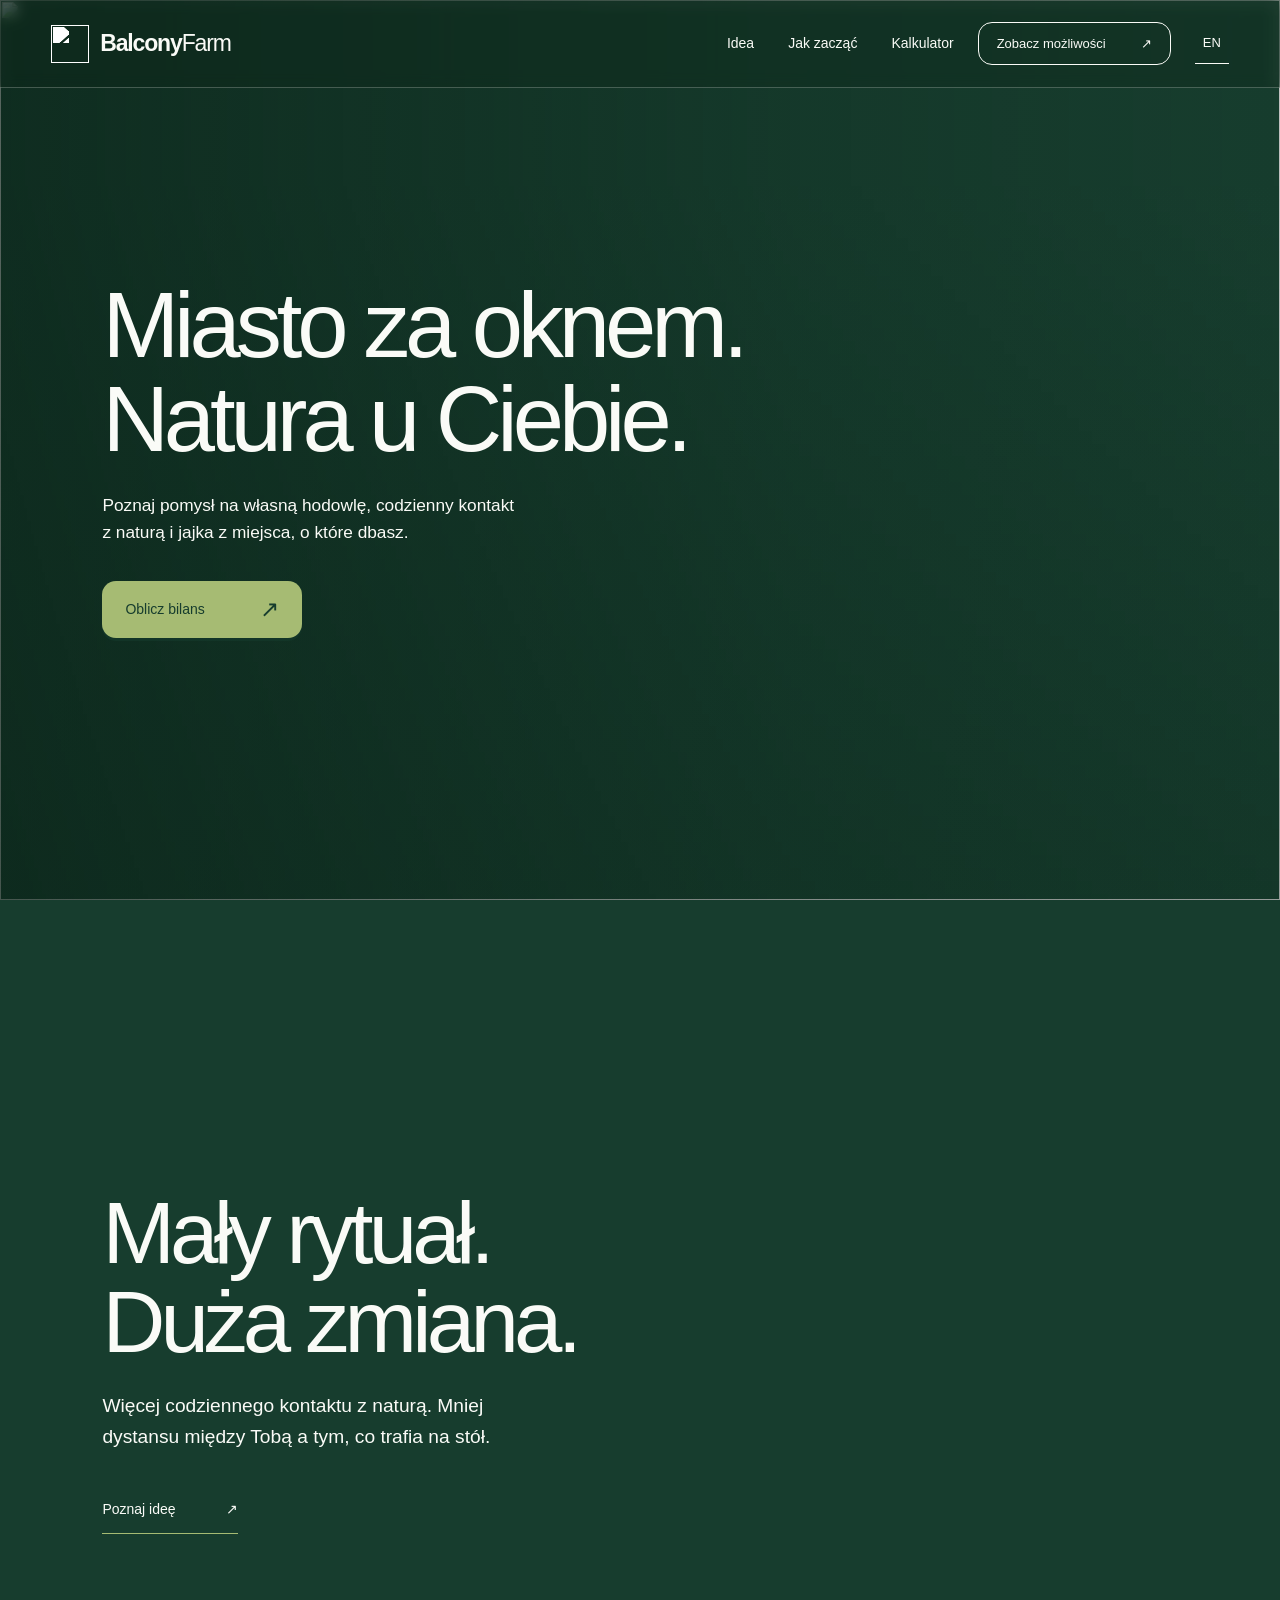
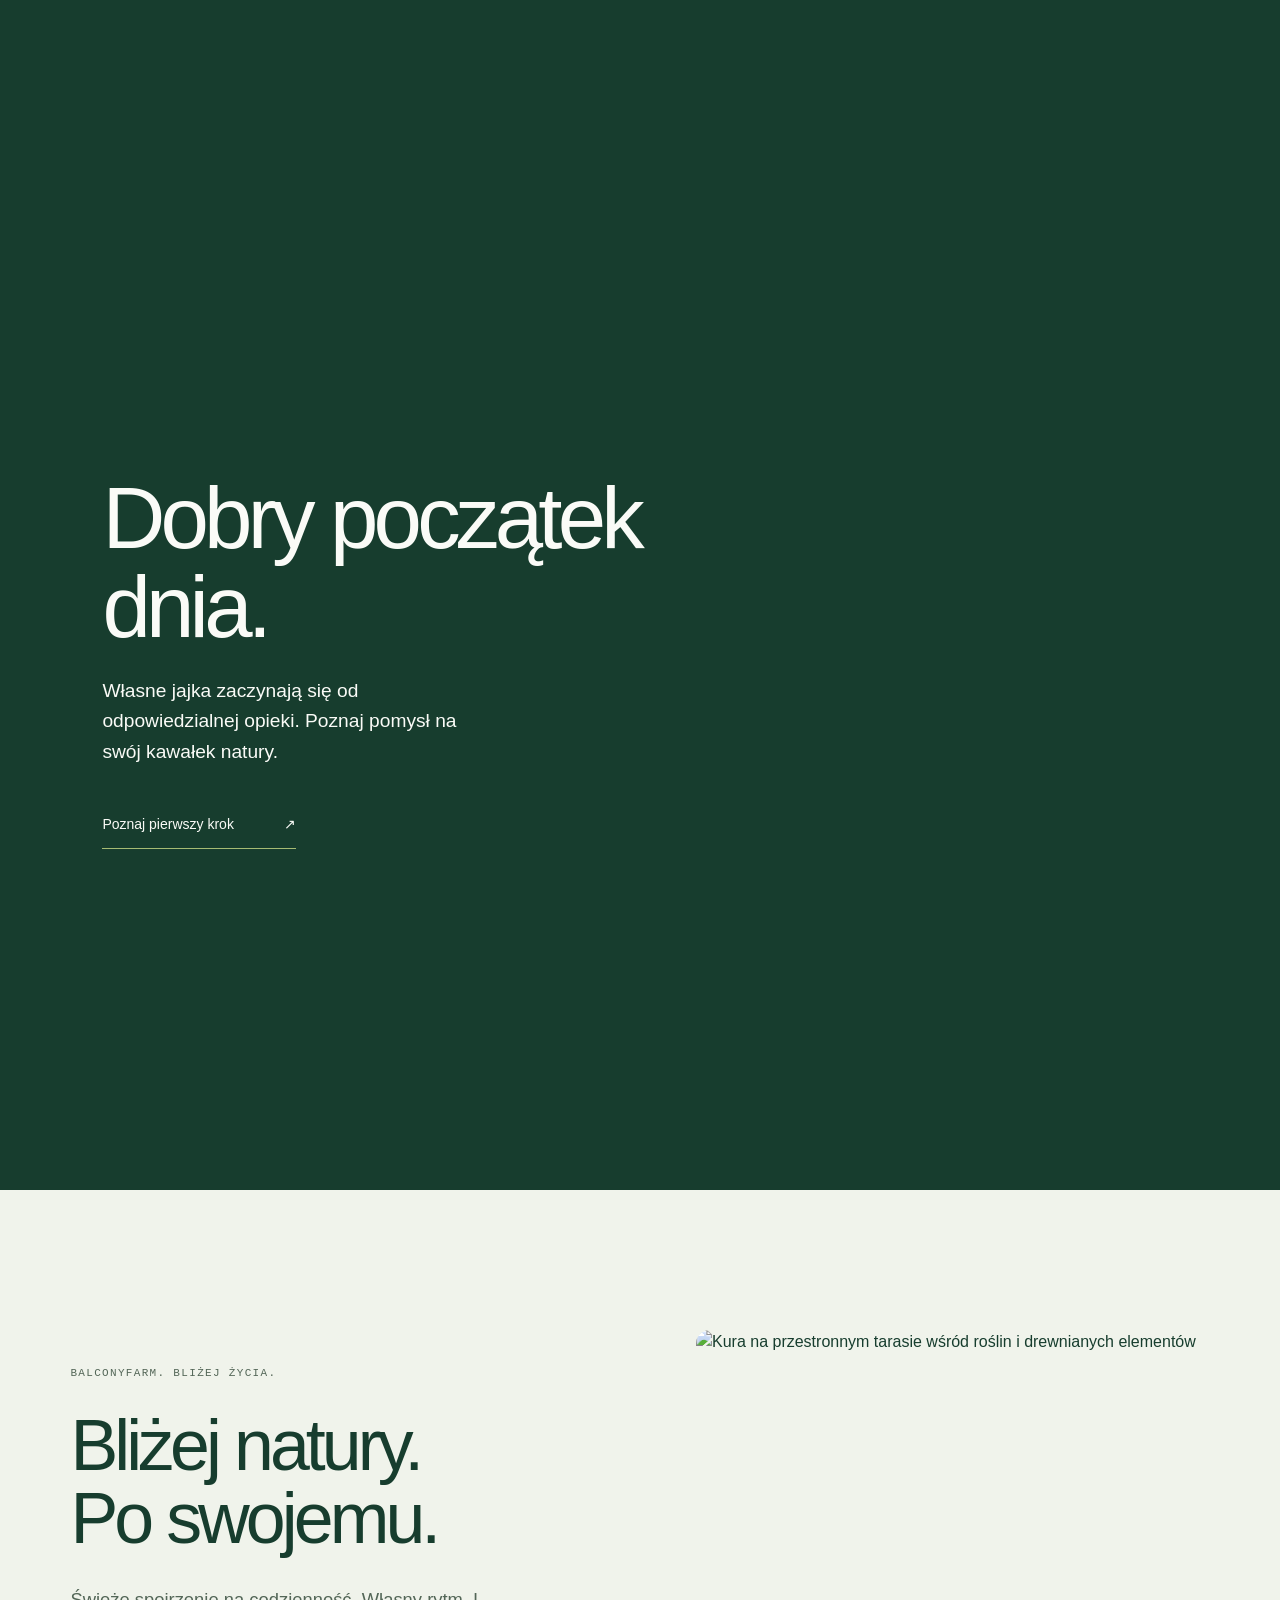
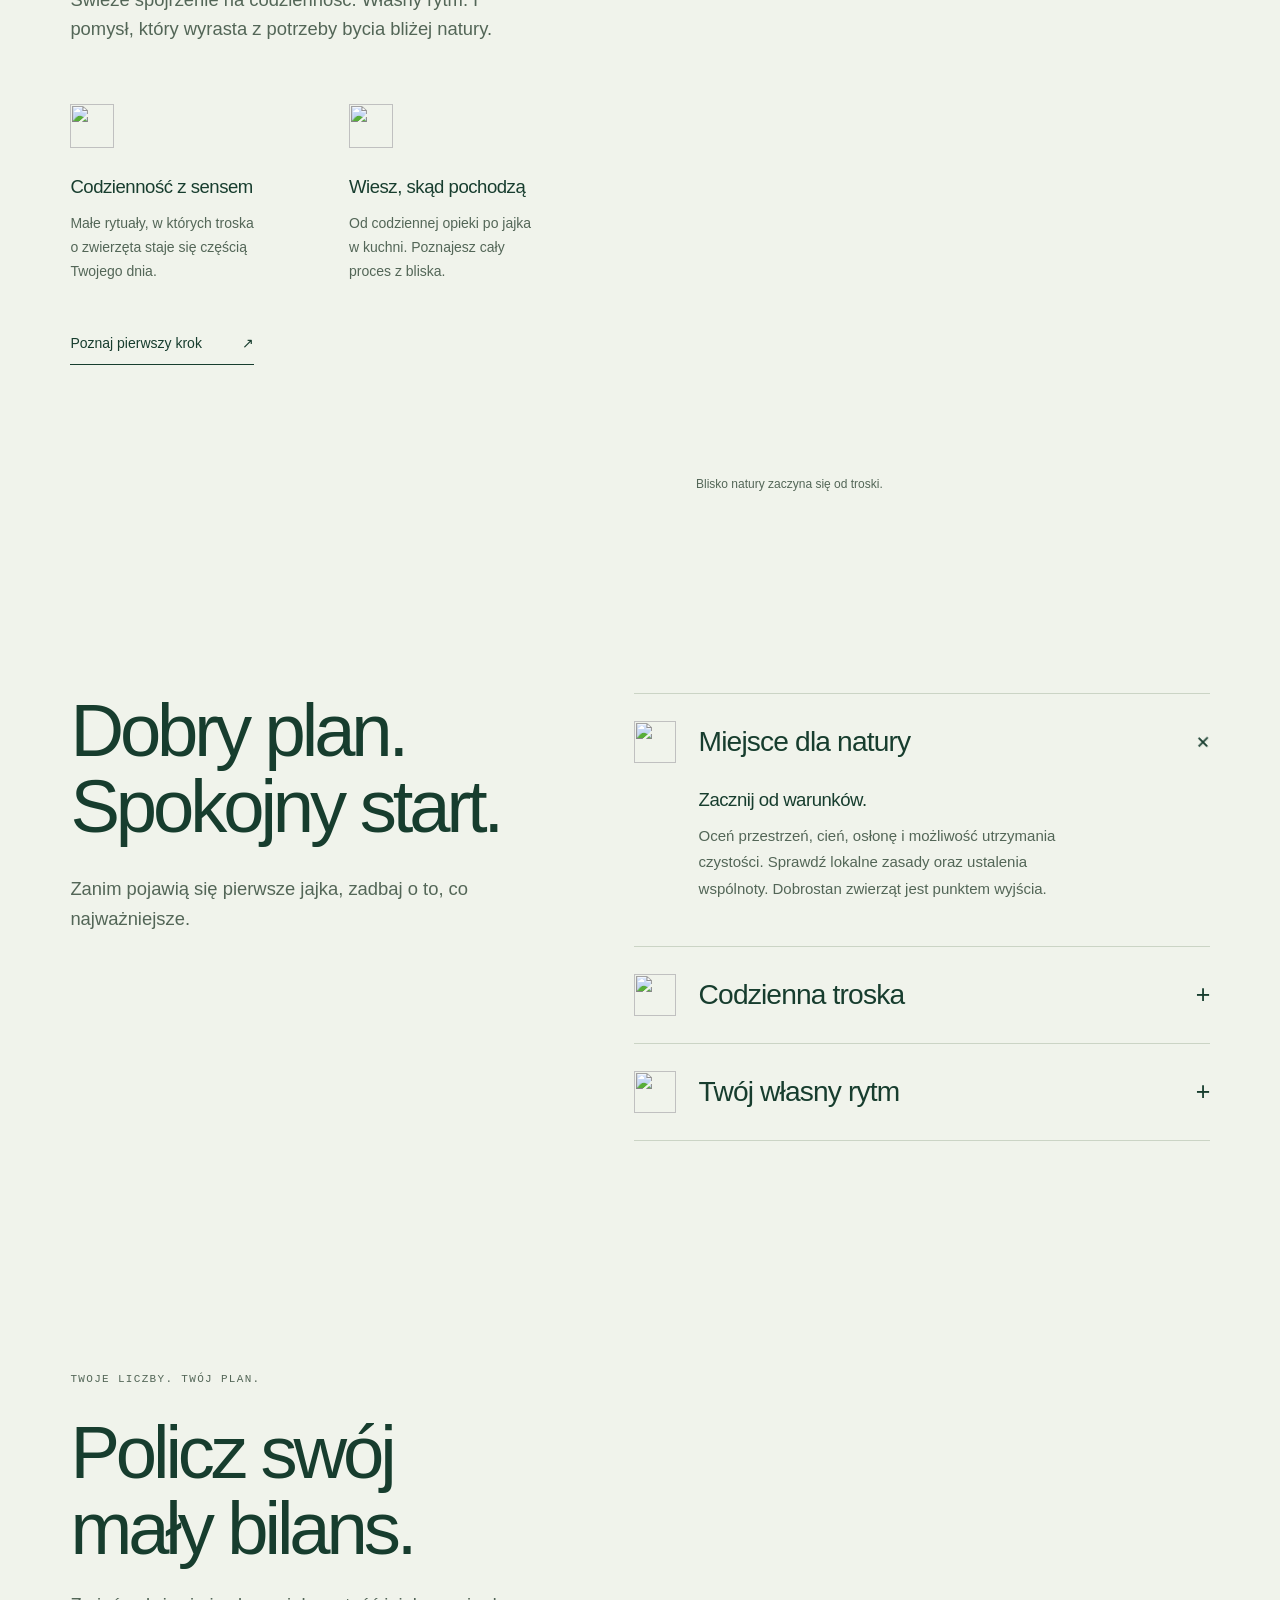
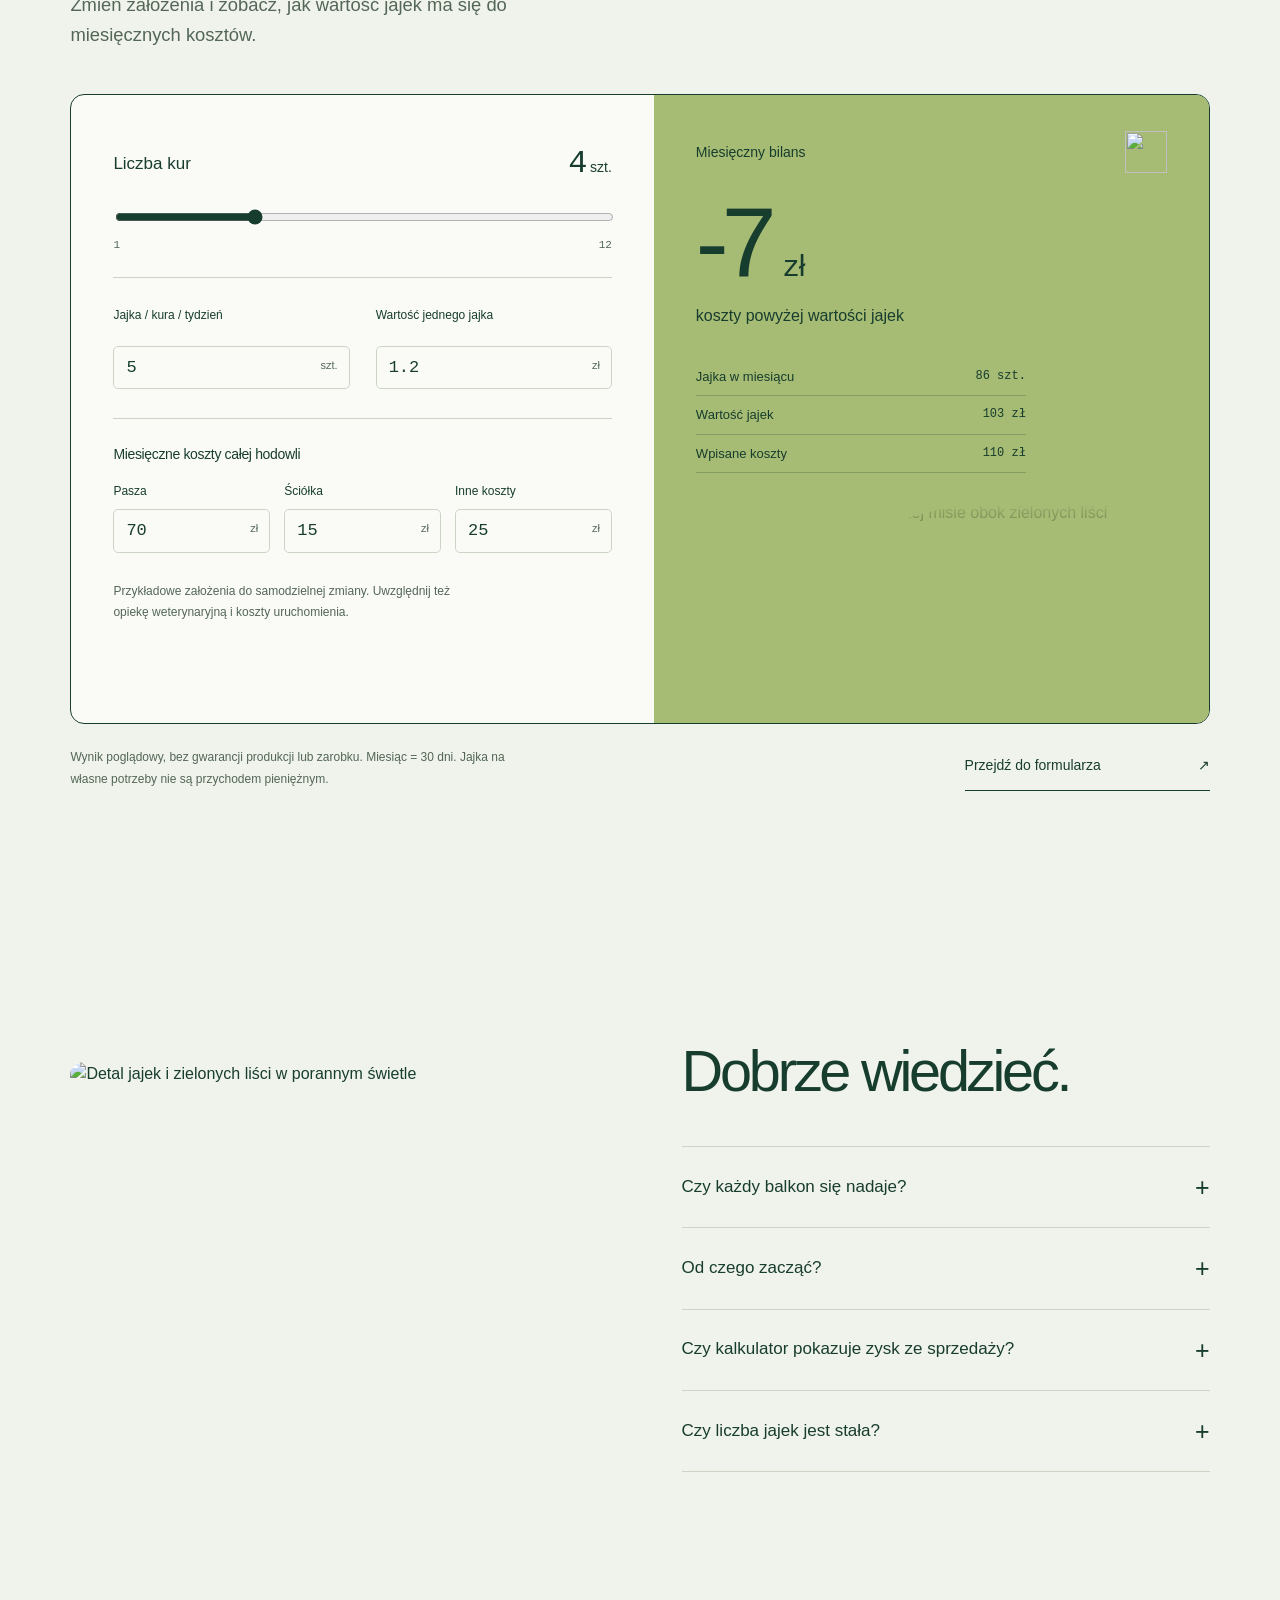
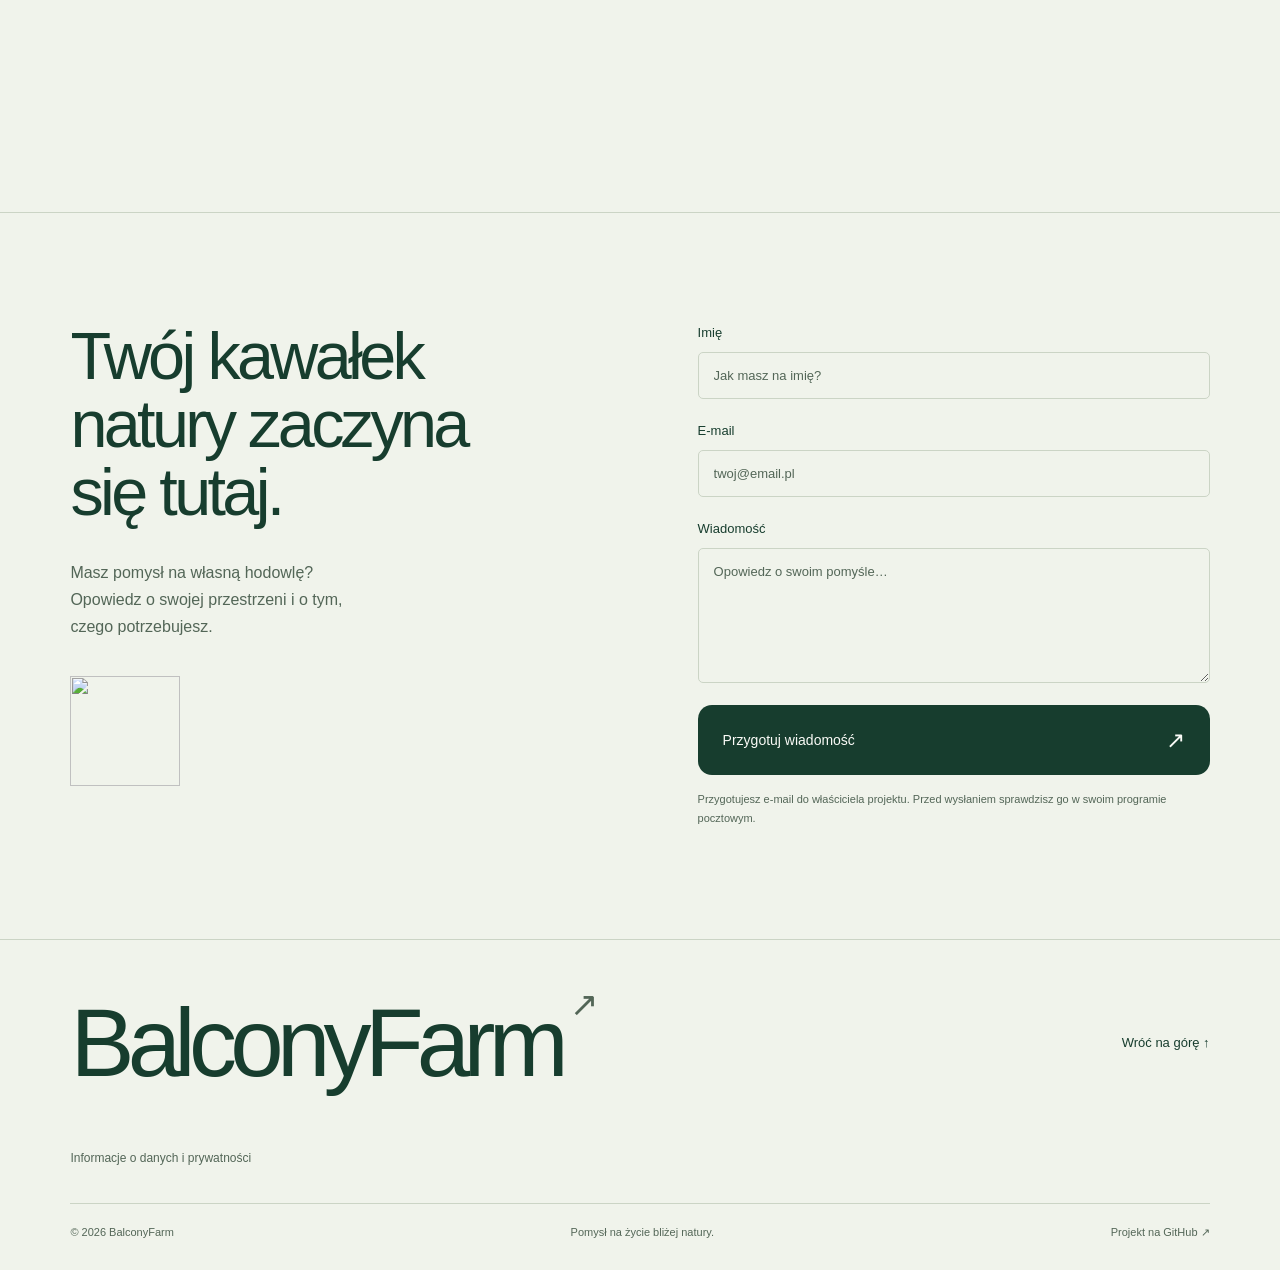
==== commit 3290b99f: "Add complete English version at /en/ and PL/EN language navigation" ====
--- a/index.html
+++ b/index.html
@@ -7,14 +7,14 @@
 <meta name="theme-color" content="#F0F3EB"><meta name="robots" content="index,follow,max-image-preview:large">
 <meta property="og:type" content="website"><meta property="og:locale" content="pl_PL"><meta property="og:site_name" content="BalconyFarm"><meta property="og:title" content="BalconyFarm | Bliżej natury"><meta property="og:description" content="Miasto za oknem. Natura u Ciebie. Poznaj pomysł na codzienność bliżej natury."><meta property="og:url" content="https://tomaszjader.github.io/balcony-farm/"><meta property="og:image" content="https://d2ol7oe51mr4n9.cloudfront.net/user_3MFcklXc9tO2EDGTrsecdDL9AMo/dca2e246-2c41-4b03-a80e-68950d3e3025.png"><meta name="twitter:card" content="summary_large_image">
 <link rel="canonical" href="https://tomaszjader.github.io/balcony-farm/"><link rel="icon" href="./favicon.ico"><link rel="icon" href="./favicon-32.png" sizes="32x32"><link rel="apple-touch-icon" href="./apple-touch-icon.png"><link rel="manifest" href="./site.webmanifest"><link rel="stylesheet" href="./styles.css"><script src="./main.js" defer></script>
-</head>
+<link rel="alternate" hreflang="pl" href="https://tomaszjader.github.io/balcony-farm/"><link rel="alternate" hreflang="en" href="https://tomaszjader.github.io/balcony-farm/en/"><link rel="alternate" hreflang="x-default" href="https://tomaszjader.github.io/balcony-farm/"></head>
 <body>
 <a class="skip-link" href="#idea">Przejdź do treści</a>
 <header class="site-header">
 <a class="brand" href="#start" aria-label="BalconyFarm, początek strony"><img src="./assets/brand/mark.png" width="38" height="38" alt=""><span>Balcony<span class="brand-light">Farm</span></span></a>
 <nav class="desktop-nav" aria-label="Menu główne"><a href="#idea">Idea</a><a href="#pierwszy-krok">Jak zacząć</a><a href="#kalkulator">Kalkulator</a></nav>
 <a class="nav-invitation" href="#kontakt">Zobacz możliwości <span aria-hidden="true">↗</span></a>
-<button type="button" class="menu-toggle" aria-expanded="false" aria-controls="mobile-menu">Menu +</button>
+<a class="language-switch" href="./en/" lang="en" hreflang="en" aria-label="English version">EN</a><button type="button" class="menu-toggle" aria-expanded="false" aria-controls="mobile-menu">Menu +</button>
 <nav id="mobile-menu" class="mobile-nav" aria-label="Menu mobilne" hidden><a href="#idea">Idea ↗</a><a href="#pierwszy-krok">Jak zacząć ↗</a><a href="#kalkulator">Kalkulator ↗</a><a href="#kontakt">Zobacz możliwości ↗</a></nav>
 </header>
 <main id="start">
--- a/styles.css
+++ b/styles.css
@@ -298,3 +298,5 @@
 [hidden]{display:none!important} .scroll-scrub__chapter{min-height:310dvh}.farm-journey{--ss-object-position:50% 50%;--ss-mobile-position:75% 50%;--ss-ink:var(--farm-paper);--ss-muted:var(--farm-paper);--ss-accent:var(--farm-accent)}.contact-success textarea{width:100%;color:var(--farm-ink);background:var(--farm-paper);border:1px solid var(--farm-line);border-radius:5px;padding:12px;margin:10px 0 20px;resize:vertical}.contact-success label{display:block;font-size:13px}.contact-success>.contact-submit{display:flex;margin-top:15px}.contact-success button{margin-top:12px}.contact-success p[role=status]{font-size:13px}.farm-journey .scroll-scrub__poster{height:100%;width:100%}html{overflow-x:clip}
 
 .site-header:not(.site-header--solid):not(.site-header--open){background:rgba(12,34,22,.3);backdrop-filter:blur(7px)}
+
+.language-switch{font-size:13px;padding:10px 8px;border-bottom:1px solid currentColor;white-space:nowrap}.desktop-nav{margin-left:auto}.site-header{gap:24px}@media(max-width:860px){.language-switch{margin-left:auto}.site-header{gap:18px}.menu-toggle{padding-left:0}}
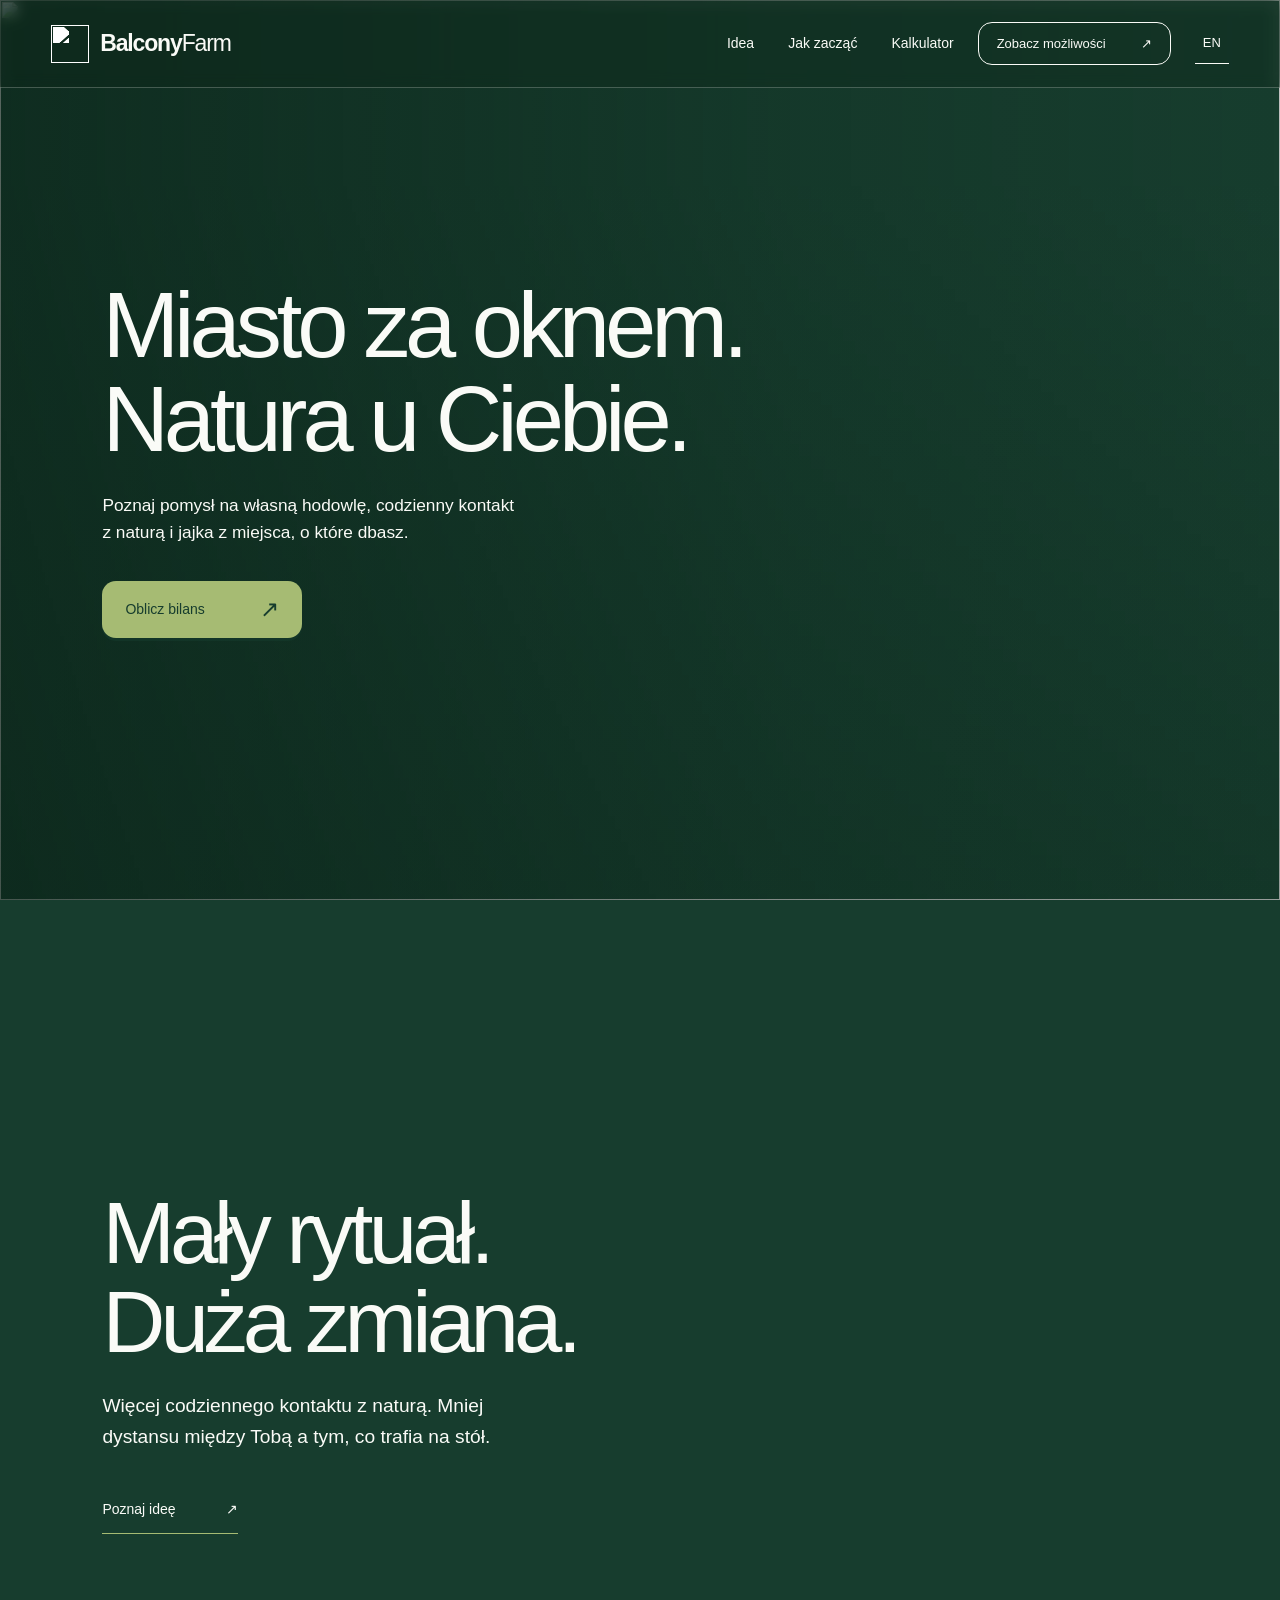
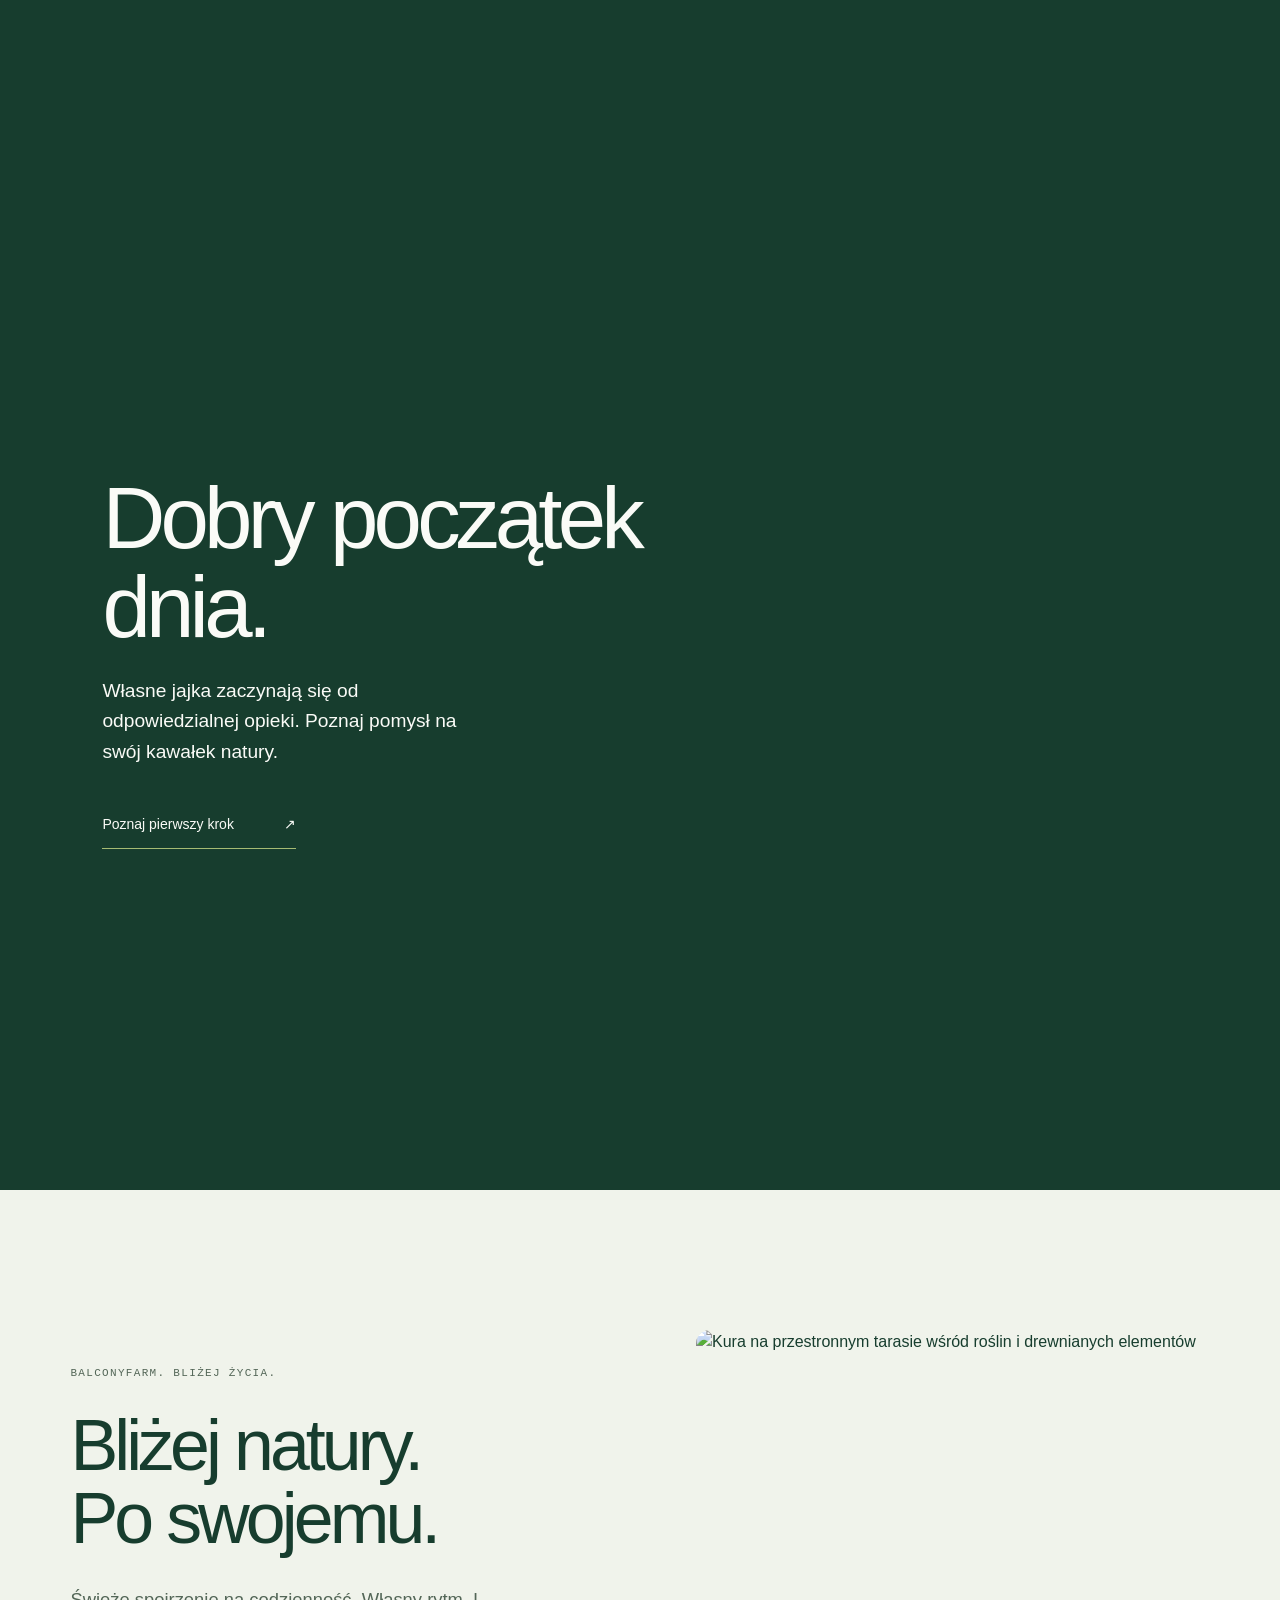
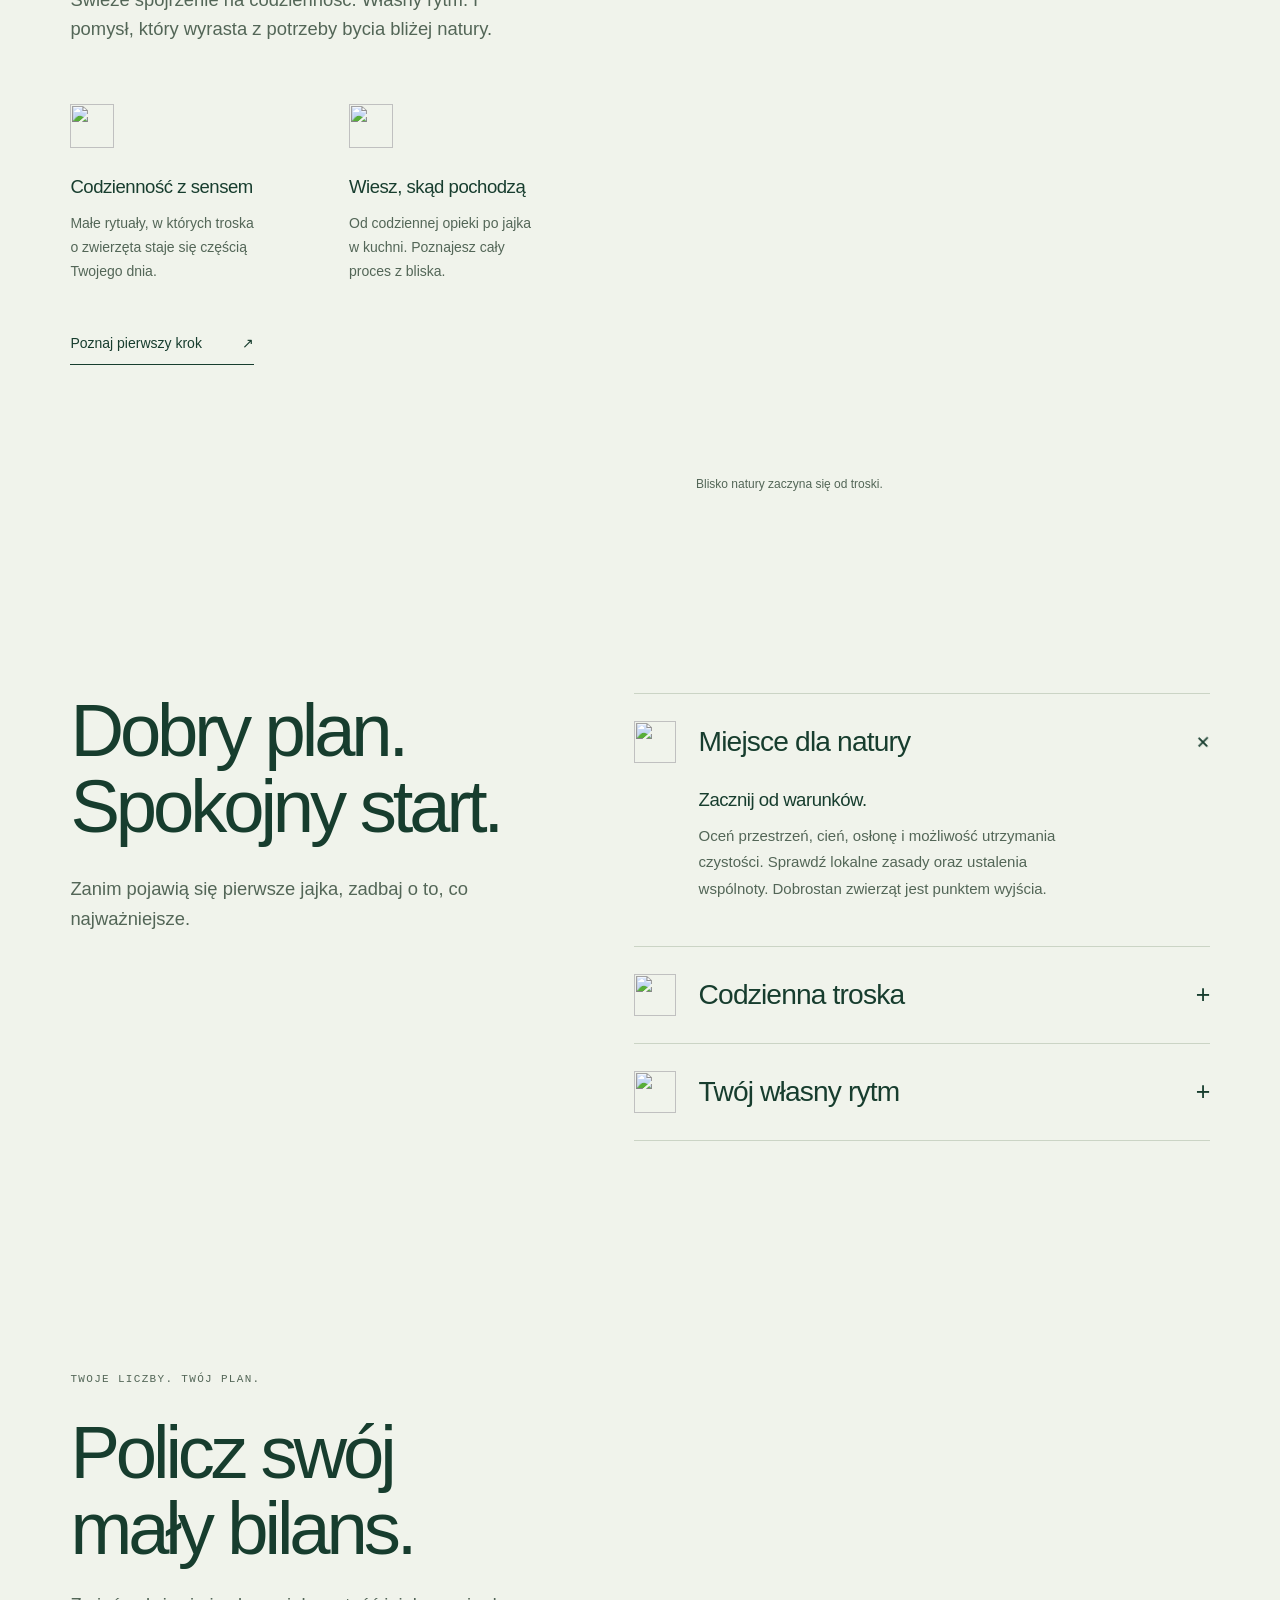
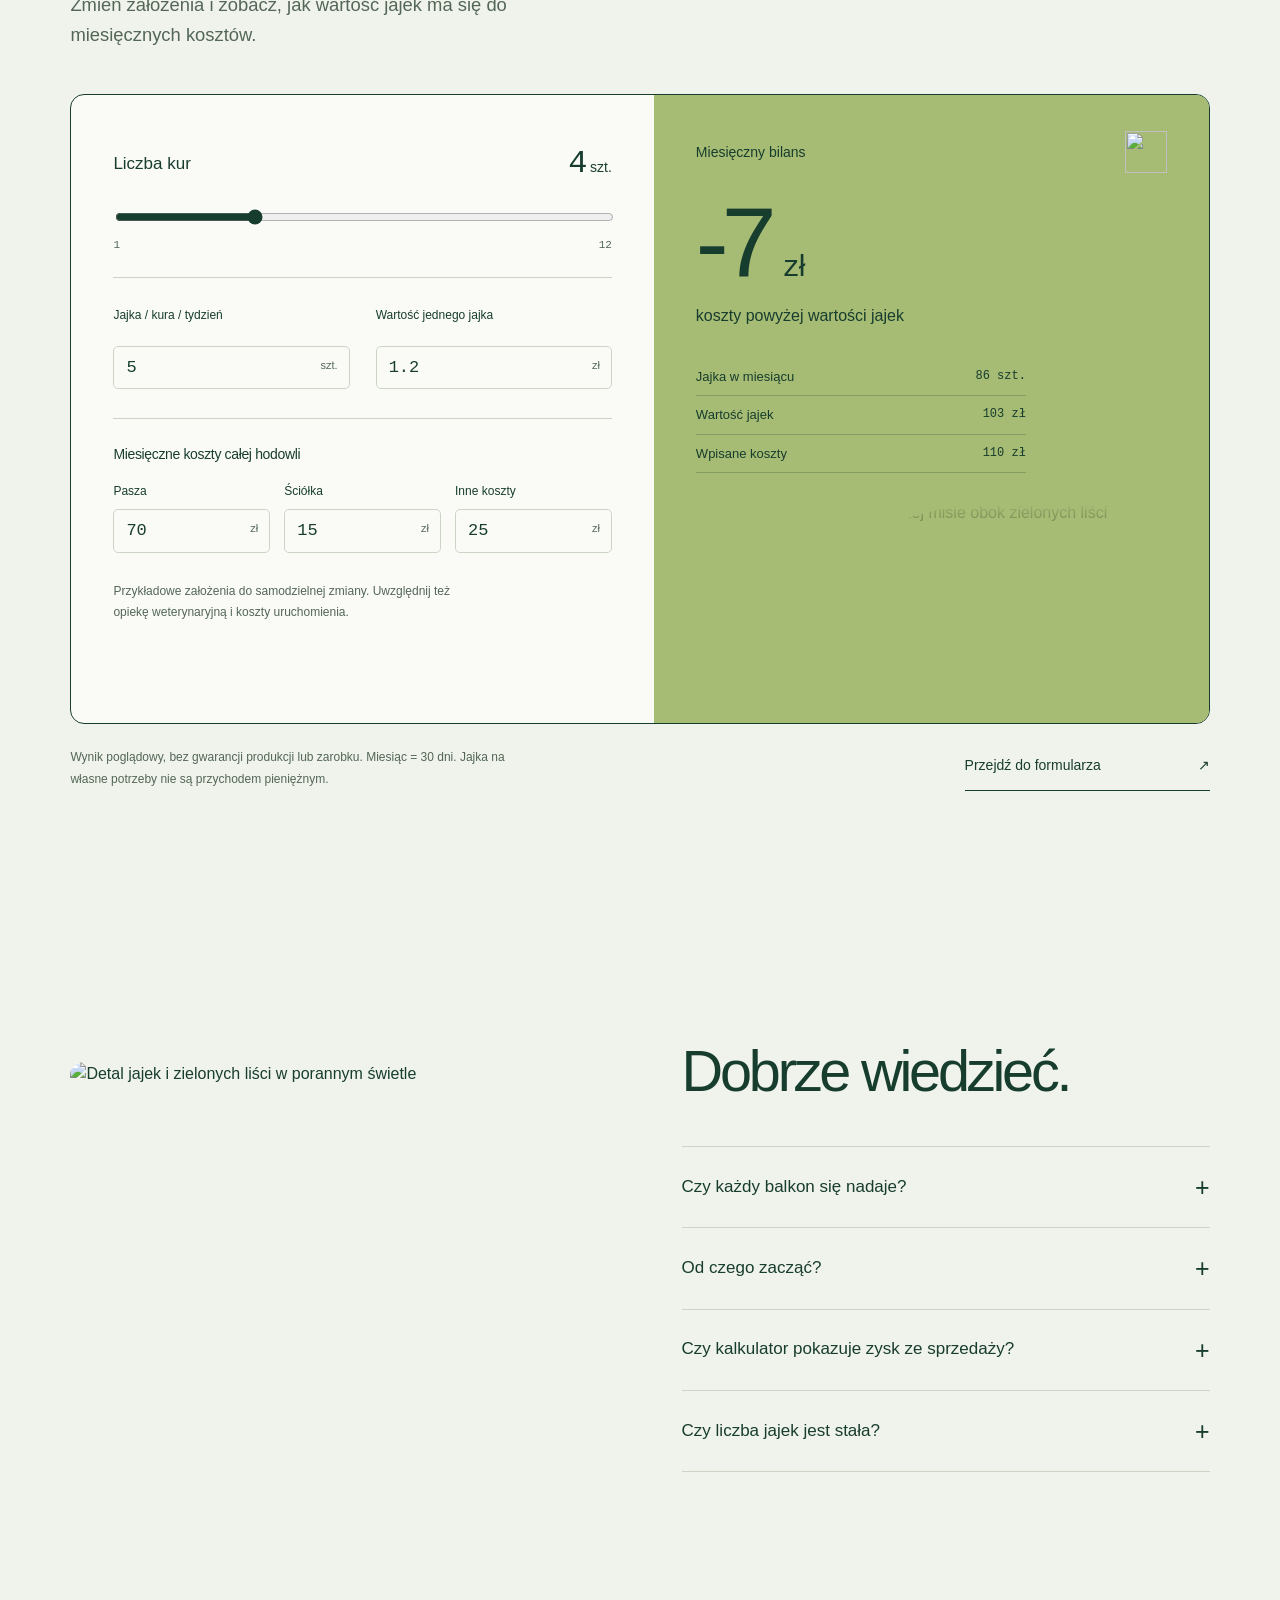
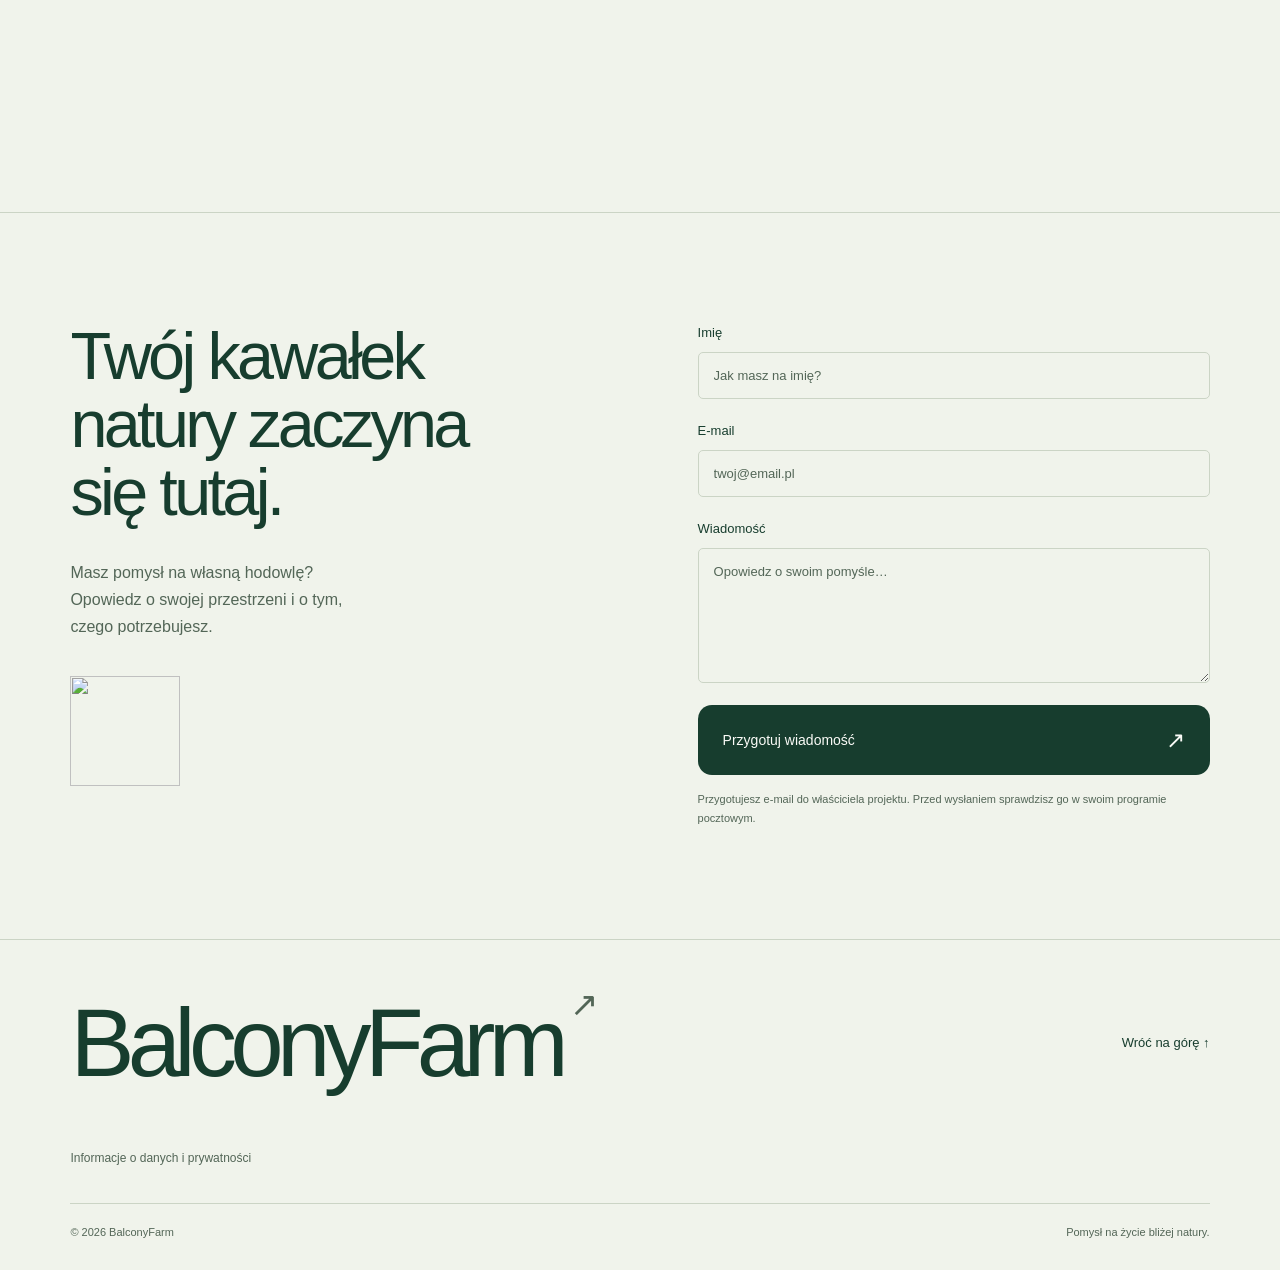
==== commit ee56046b: "Remove GitHub footer links in PL/EN and hide the Netlify badge container" ====
--- a/index.html
+++ b/index.html
@@ -51,5 +51,5 @@
 <div id="message-preview" class="contact-success" hidden><img src="./assets/icons/envelope.png" width="64" height="64" alt=""><h3>Wiadomość gotowa.</h3><p>Otwórz pocztę lub skopiuj treść. Wiadomość nie została jeszcze wysłana.</p><label for="prepared-message">Treść wiadomości<textarea id="prepared-message" readonly rows="7"></textarea></label><a id="email-link" class="contact-submit" href="mailto:tomasz.jader@gmail.com">Otwórz pocztę <span aria-hidden="true">↗</span></a><button type="button" id="copy-message">Skopiuj treść</button><p id="copy-status" role="status"></p><button type="button" id="edit-message">Edytuj wiadomość</button></div><noscript><p>Napisz bezpośrednio: <a href="mailto:tomasz.jader@gmail.com">tomasz.jader@gmail.com</a>.</p></noscript>
 </div></section>
 </main>
-<footer class="site-footer section-shell"><div class="footer-top"><a class="footer-wordmark" href="#start">BalconyFarm<span>↗</span></a><a href="#start">Wróć na górę ↑</a></div><details id="prywatnosc" class="privacy"><summary>Informacje o danych i prywatności</summary><p>Formularz przygotowuje wiadomość lokalnie w Twojej przeglądarce. Strona nie zapisuje imienia, adresu e-mail ani treści formularza w bazie danych. Po otwarciu programu pocztowego samodzielnie decydujesz o wysłaniu wiadomości. Odbiorca: <a href="mailto:tomasz.jader@gmail.com">tomasz.jader@gmail.com</a>. Strona nie używa reklamowych plików cookie.</p></details><div class="footer-bottom"><span>© 2026 BalconyFarm</span><span>Pomysł na życie bliżej natury.</span><a href="https://github.com/tomaszjader/balcony-farm" target="_blank" rel="noopener noreferrer">Projekt na GitHub ↗</a></div></footer>
+<footer class="site-footer section-shell"><div class="footer-top"><a class="footer-wordmark" href="#start">BalconyFarm<span>↗</span></a><a href="#start">Wróć na górę ↑</a></div><details id="prywatnosc" class="privacy"><summary>Informacje o danych i prywatności</summary><p>Formularz przygotowuje wiadomość lokalnie w Twojej przeglądarce. Strona nie zapisuje imienia, adresu e-mail ani treści formularza w bazie danych. Po otwarciu programu pocztowego samodzielnie decydujesz o wysłaniu wiadomości. Odbiorca: <a href="mailto:tomasz.jader@gmail.com">tomasz.jader@gmail.com</a>. Strona nie używa reklamowych plików cookie.</p></details><div class="footer-bottom"><span>© 2026 BalconyFarm</span><span>Pomysł na życie bliżej natury.</span></div></footer>
 </body></html>
--- a/styles.css
+++ b/styles.css
@@ -300,3 +300,6 @@
 .site-header:not(.site-header--solid):not(.site-header--open){background:rgba(12,34,22,.3);backdrop-filter:blur(7px)}
 
 .language-switch{font-size:13px;padding:10px 8px;border-bottom:1px solid currentColor;white-space:nowrap}.desktop-nav{margin-left:auto}.site-header{gap:24px}@media(max-width:860px){.language-switch{margin-left:auto}.site-header{gap:18px}.menu-toggle{padding-left:0}}
+
+/* Temporary, project-scoped hide for Netlify's injected badge container. */
+#nl-badge-frame { display: none !important; }
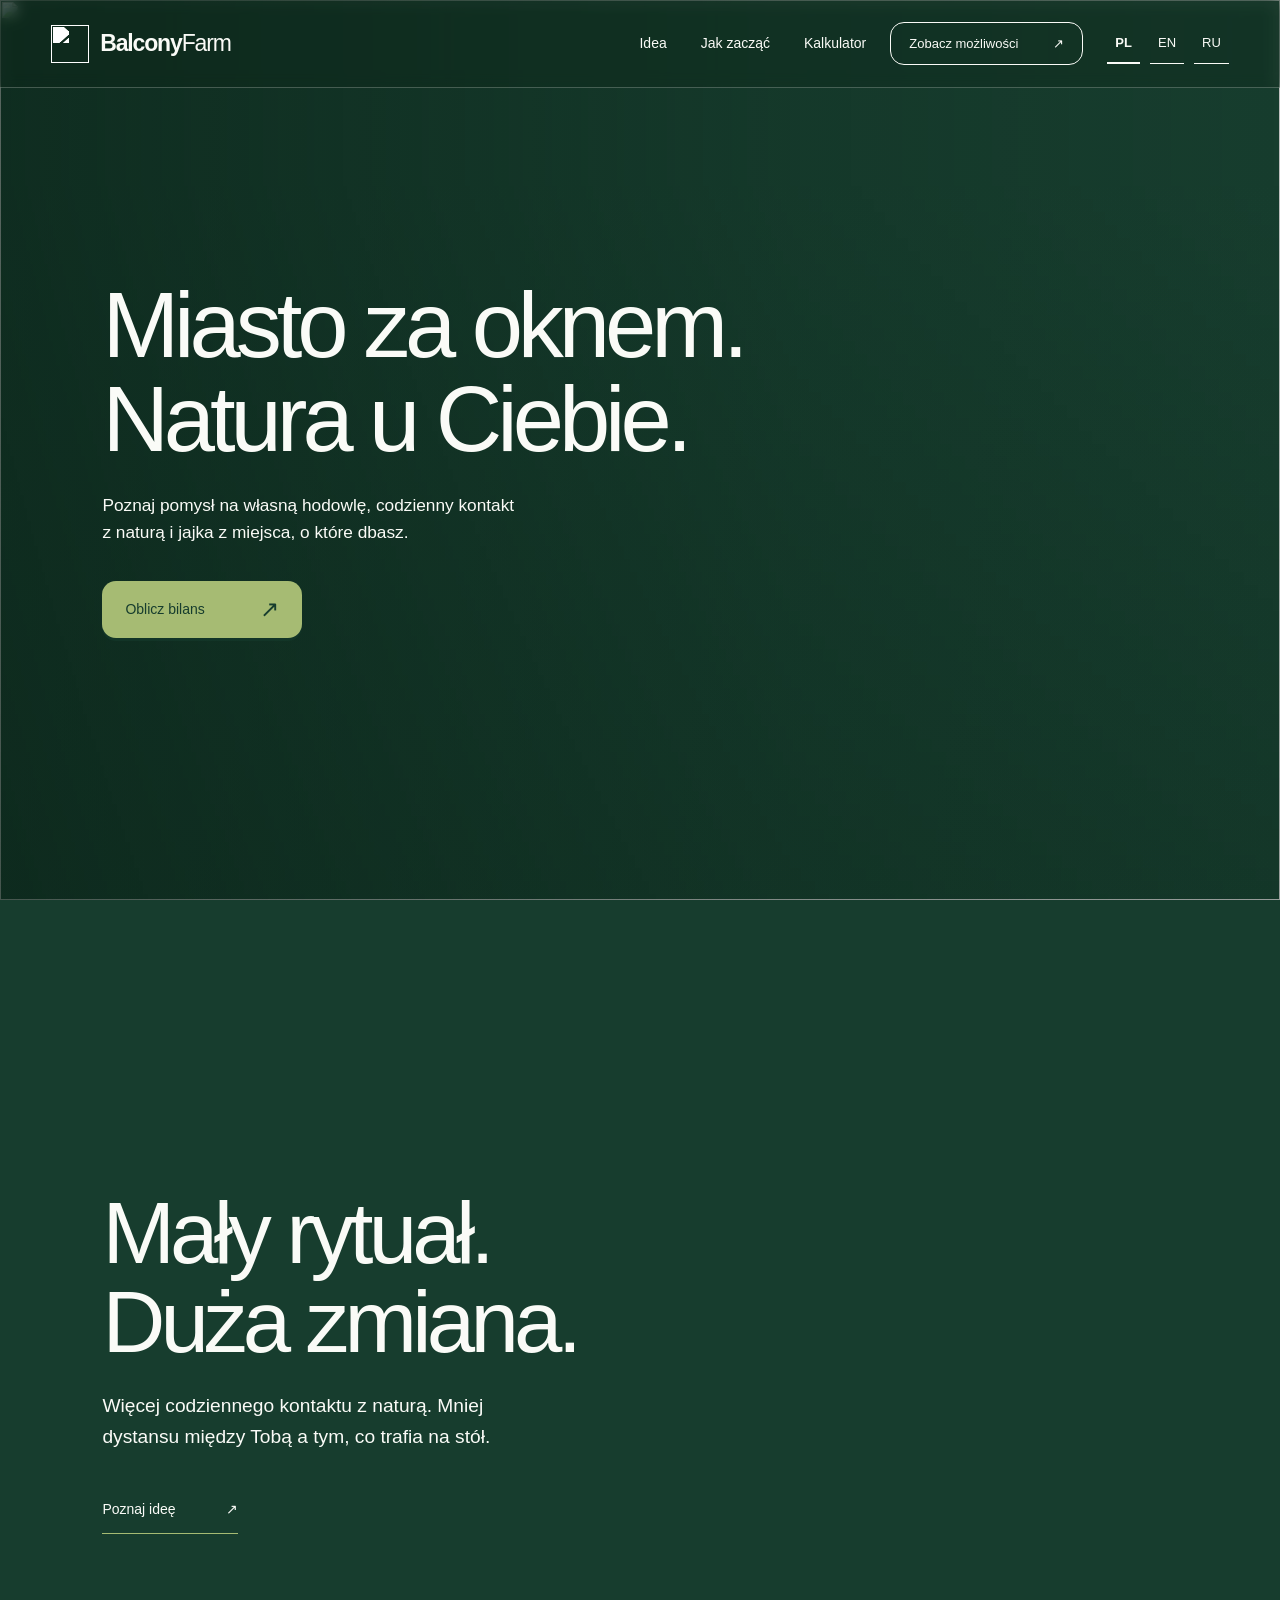
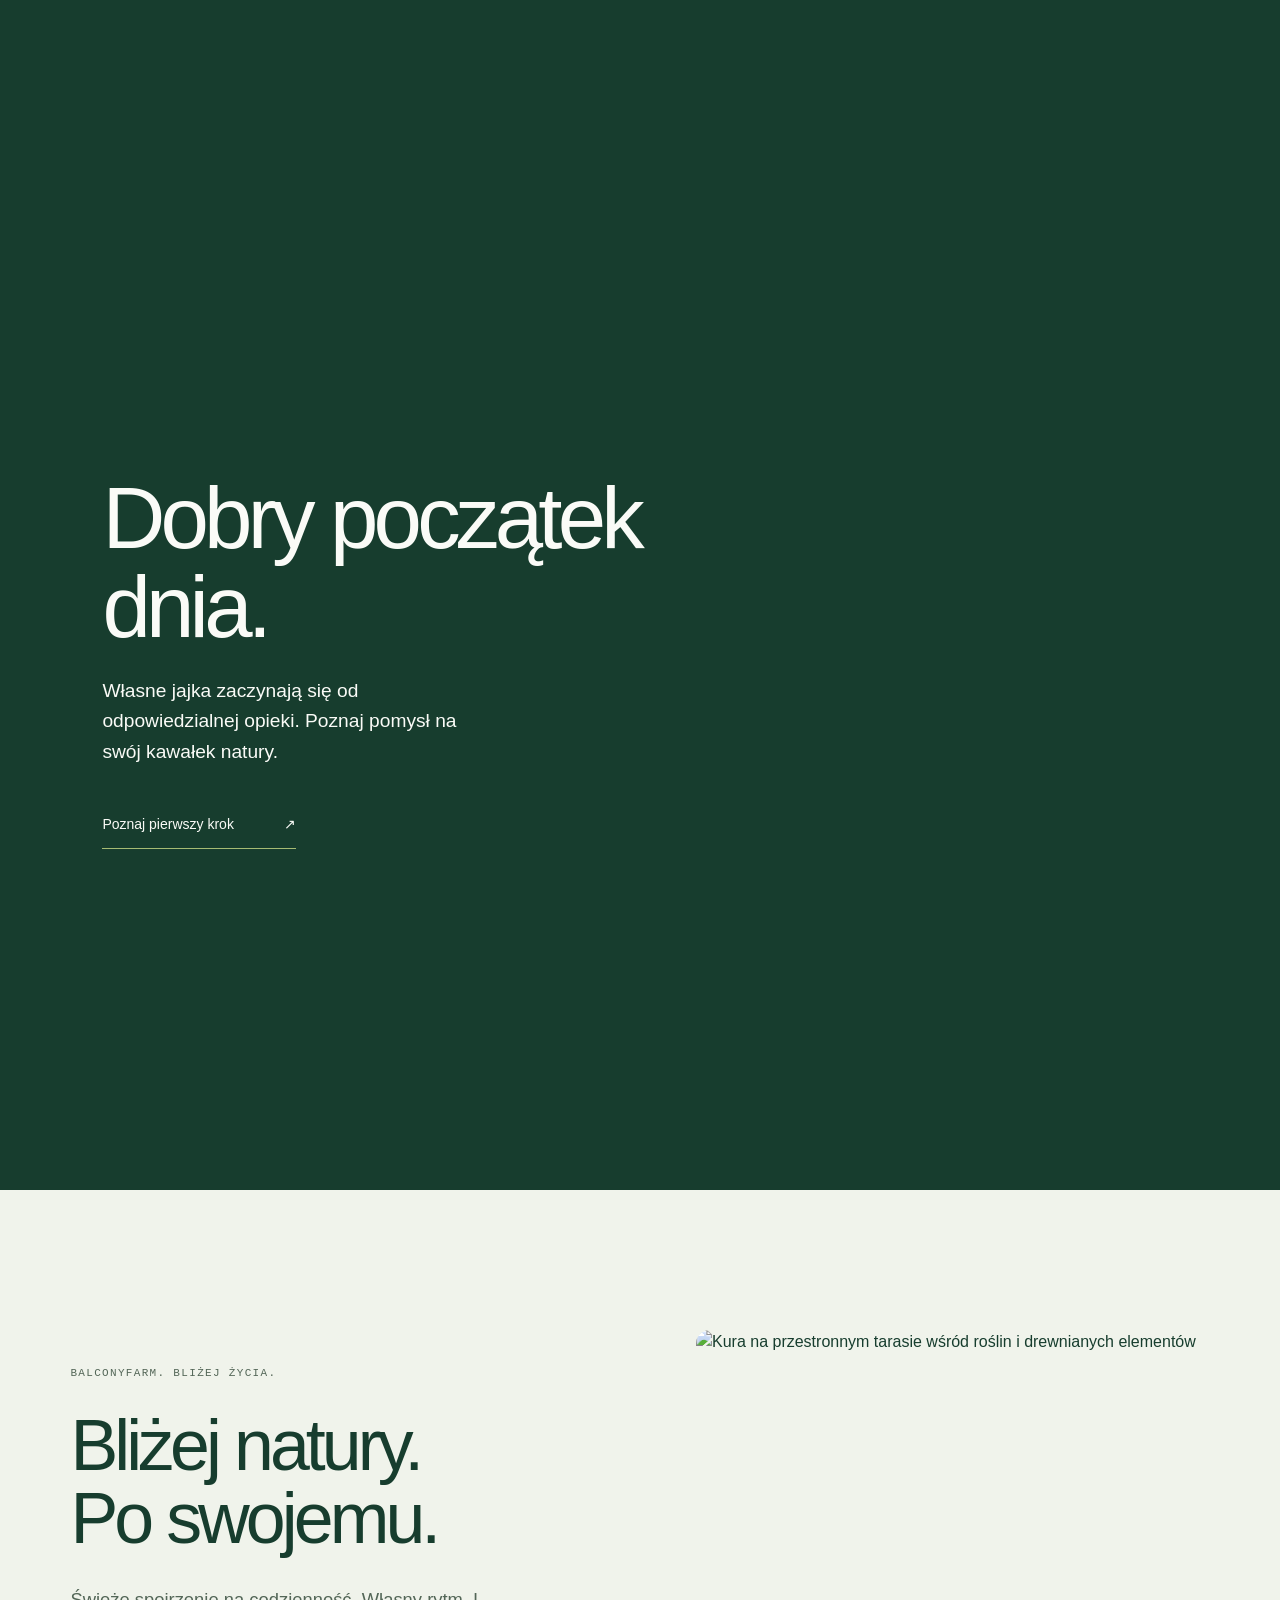
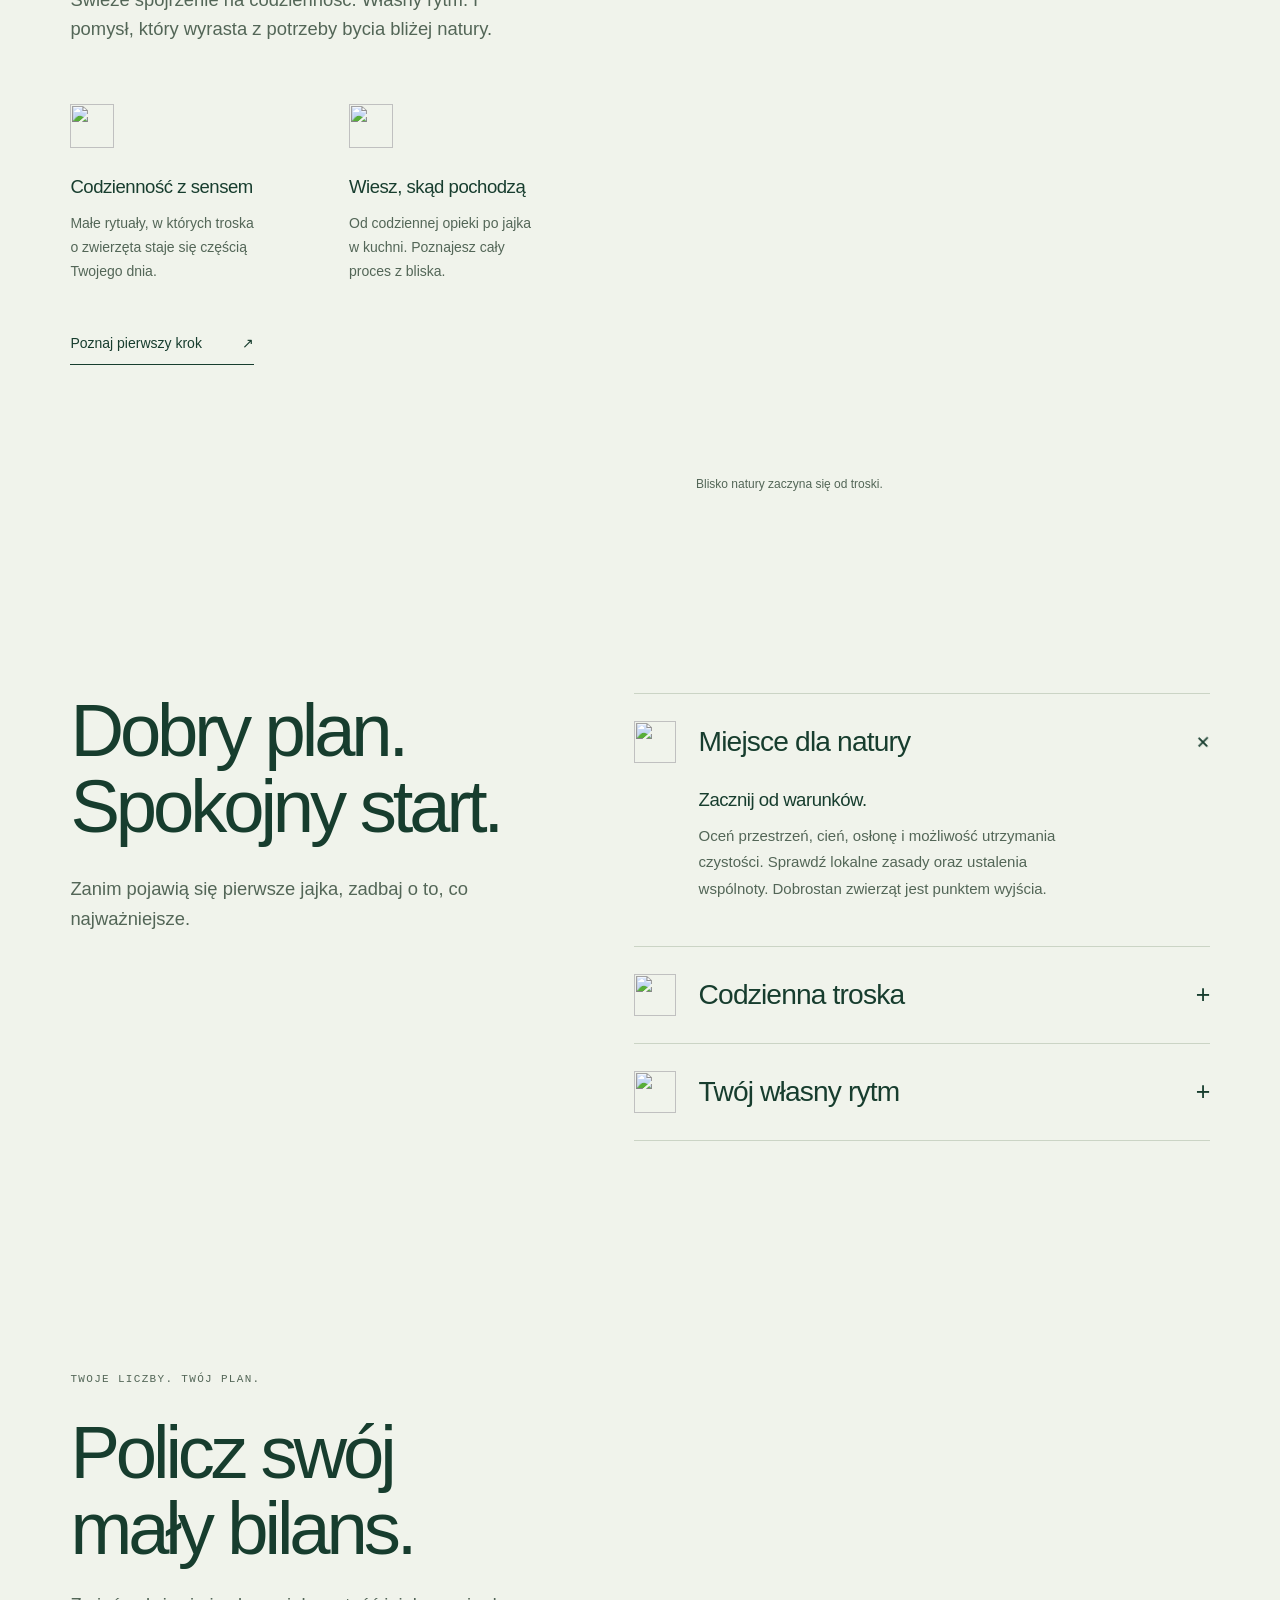
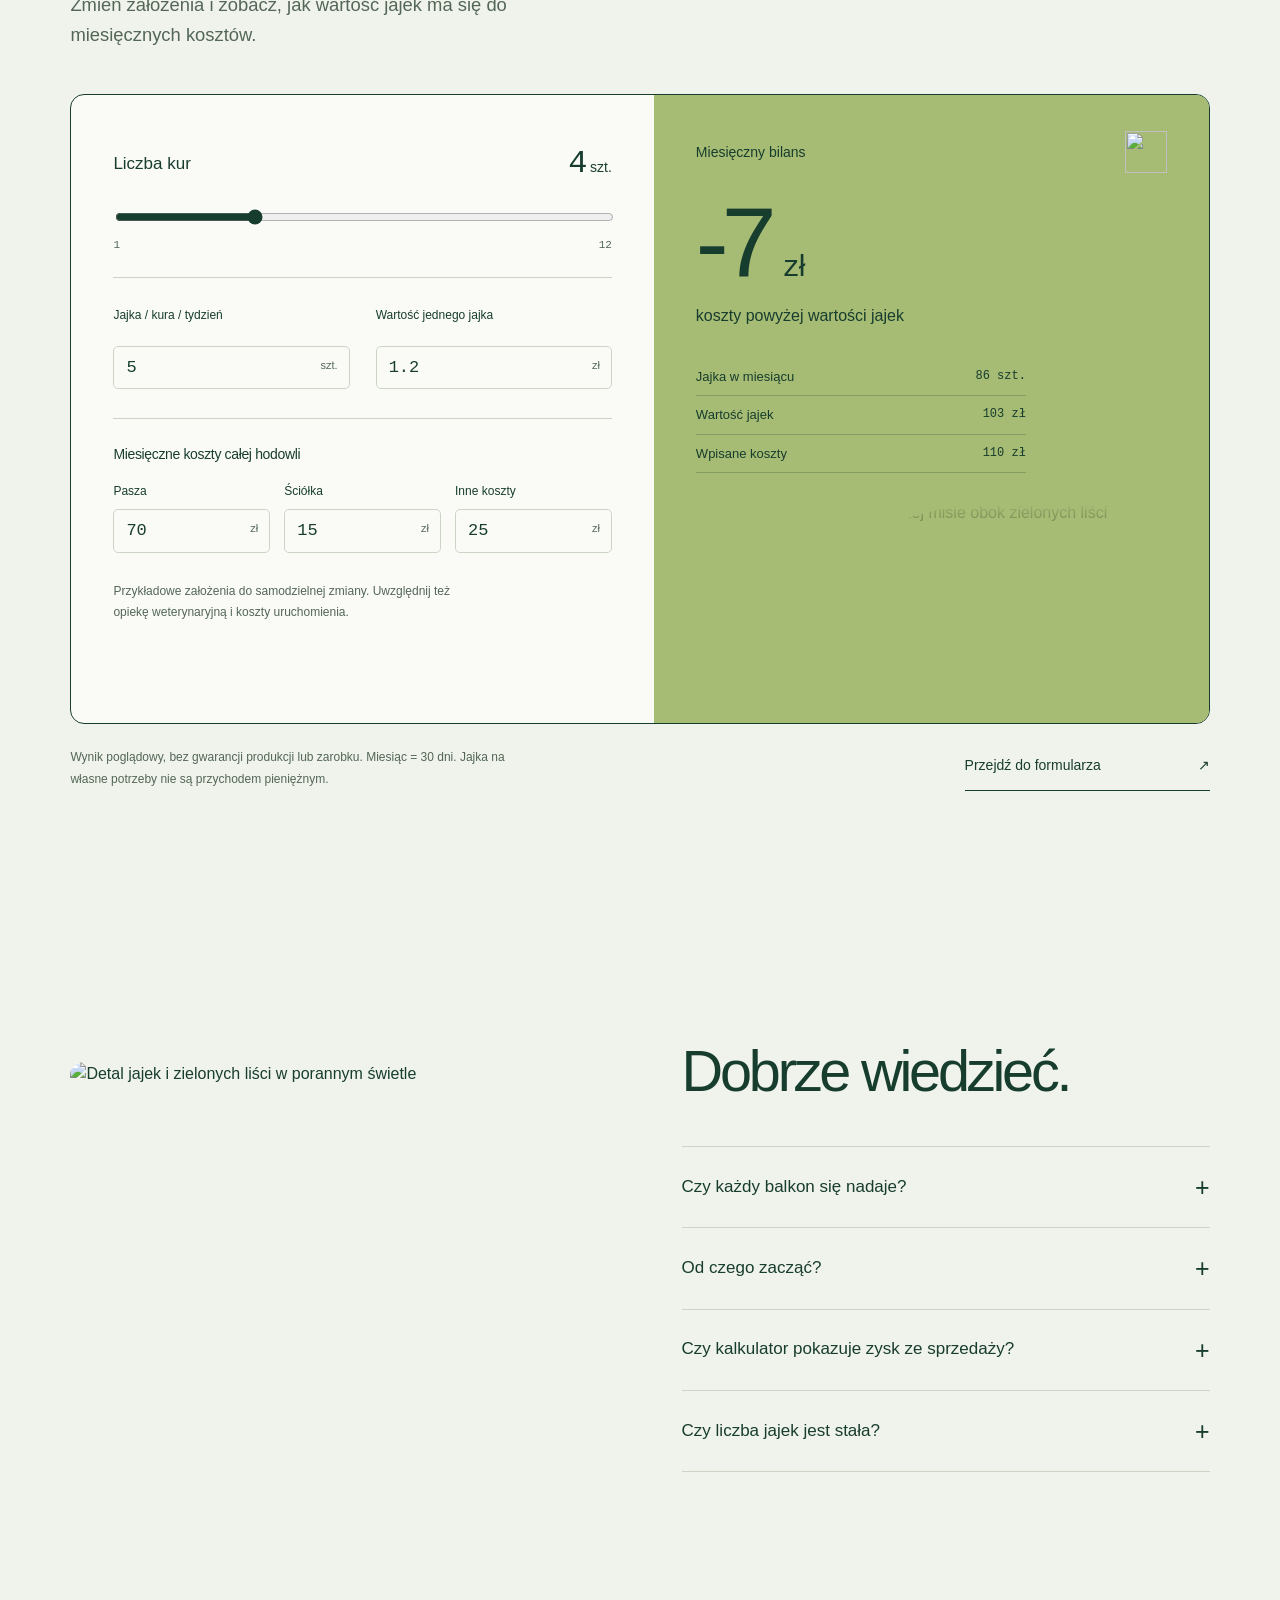
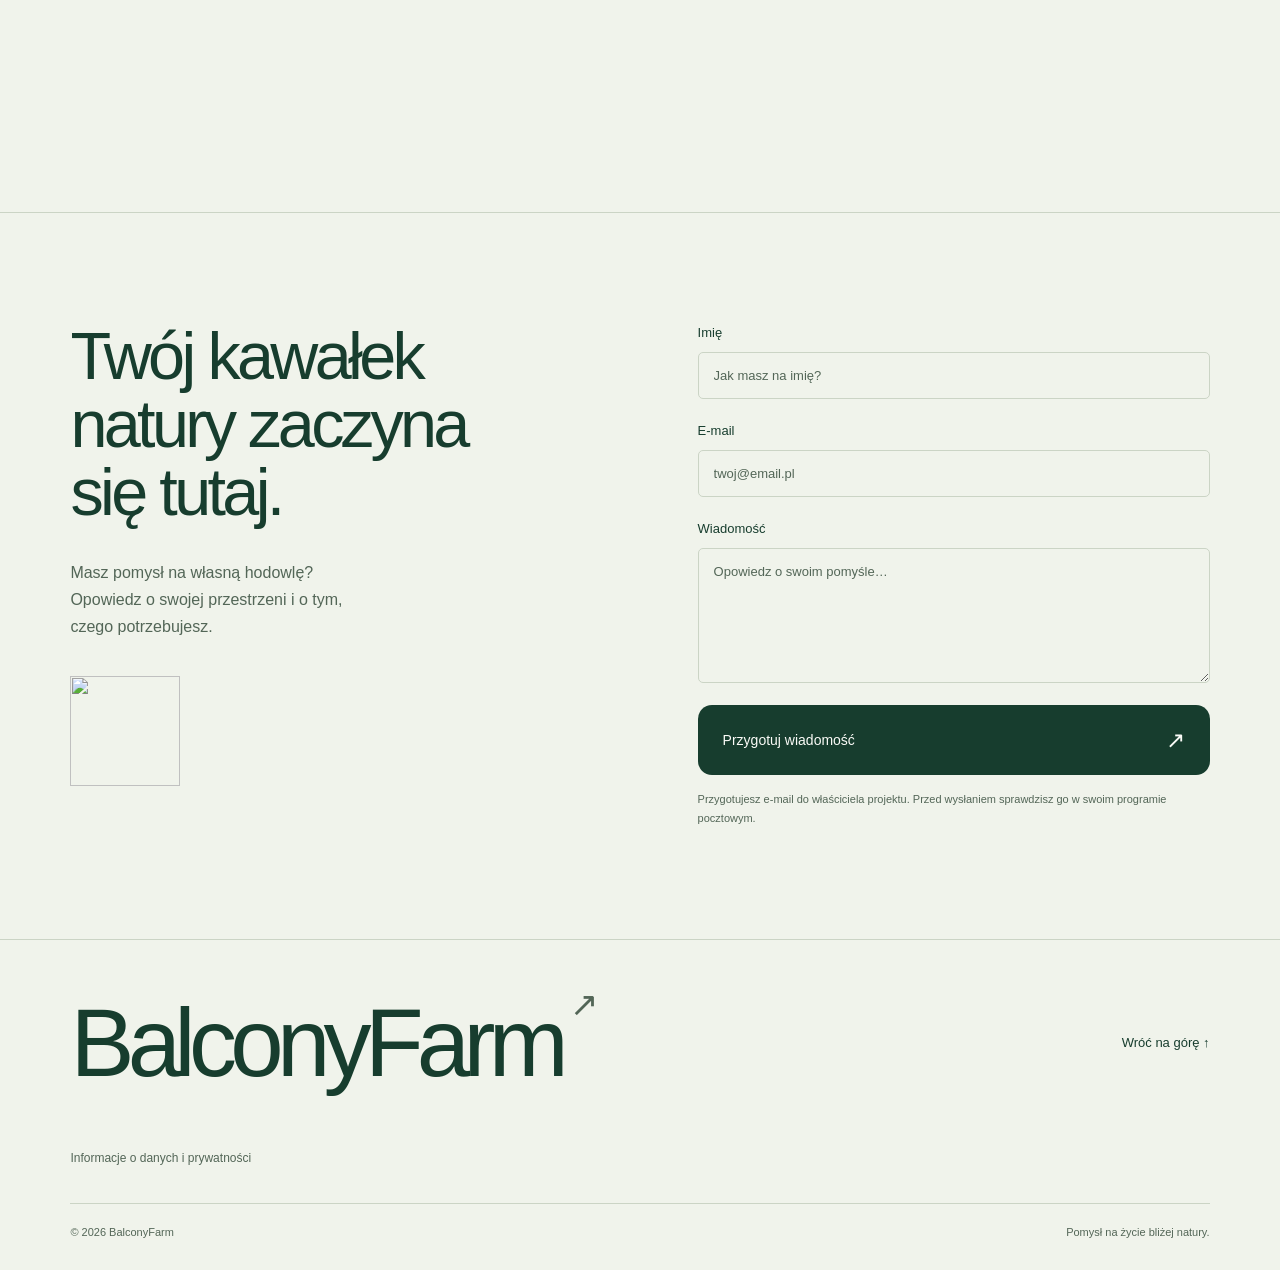
==== commit 5b55a749: "Add complete Russian /ru/ version and three-language navigation" ====
--- a/index.html
+++ b/index.html
@@ -7,14 +7,14 @@
 <meta name="theme-color" content="#F0F3EB"><meta name="robots" content="index,follow,max-image-preview:large">
 <meta property="og:type" content="website"><meta property="og:locale" content="pl_PL"><meta property="og:site_name" content="BalconyFarm"><meta property="og:title" content="BalconyFarm | Bliżej natury"><meta property="og:description" content="Miasto za oknem. Natura u Ciebie. Poznaj pomysł na codzienność bliżej natury."><meta property="og:url" content="https://tomaszjader.github.io/balcony-farm/"><meta property="og:image" content="https://d2ol7oe51mr4n9.cloudfront.net/user_3MFcklXc9tO2EDGTrsecdDL9AMo/dca2e246-2c41-4b03-a80e-68950d3e3025.png"><meta name="twitter:card" content="summary_large_image">
 <link rel="canonical" href="https://tomaszjader.github.io/balcony-farm/"><link rel="icon" href="./favicon.ico"><link rel="icon" href="./favicon-32.png" sizes="32x32"><link rel="apple-touch-icon" href="./apple-touch-icon.png"><link rel="manifest" href="./site.webmanifest"><link rel="stylesheet" href="./styles.css"><script src="./main.js" defer></script>
-<link rel="alternate" hreflang="pl" href="https://tomaszjader.github.io/balcony-farm/"><link rel="alternate" hreflang="en" href="https://tomaszjader.github.io/balcony-farm/en/"><link rel="alternate" hreflang="x-default" href="https://tomaszjader.github.io/balcony-farm/"></head>
+<link rel="alternate" hreflang="pl" href="https://tomaszjader.github.io/balcony-farm/"><link rel="alternate" hreflang="en" href="https://tomaszjader.github.io/balcony-farm/en/"><link rel="alternate" hreflang="x-default" href="https://tomaszjader.github.io/balcony-farm/"><link rel="alternate" hreflang="ru" href="https://tomaszjader.github.io/balcony-farm/ru/"></head>
 <body>
 <a class="skip-link" href="#idea">Przejdź do treści</a>
 <header class="site-header">
 <a class="brand" href="#start" aria-label="BalconyFarm, początek strony"><img src="./assets/brand/mark.png" width="38" height="38" alt=""><span>Balcony<span class="brand-light">Farm</span></span></a>
 <nav class="desktop-nav" aria-label="Menu główne"><a href="#idea">Idea</a><a href="#pierwszy-krok">Jak zacząć</a><a href="#kalkulator">Kalkulator</a></nav>
 <a class="nav-invitation" href="#kontakt">Zobacz możliwości <span aria-hidden="true">↗</span></a>
-<a class="language-switch" href="./en/" lang="en" hreflang="en" aria-label="English version">EN</a><button type="button" class="menu-toggle" aria-expanded="false" aria-controls="mobile-menu">Menu +</button>
+<nav class="language-nav" aria-label="Wybór języka"><a class="language-switch" href="./" lang="pl" hreflang="pl" aria-current="page">PL</a><a class="language-switch" href="./en/" lang="en" hreflang="en">EN</a><a class="language-switch" href="./ru/" lang="ru" hreflang="ru">RU</a></nav><button type="button" class="menu-toggle" aria-expanded="false" aria-controls="mobile-menu">Menu +</button>
 <nav id="mobile-menu" class="mobile-nav" aria-label="Menu mobilne" hidden><a href="#idea">Idea ↗</a><a href="#pierwszy-krok">Jak zacząć ↗</a><a href="#kalkulator">Kalkulator ↗</a><a href="#kontakt">Zobacz możliwości ↗</a></nav>
 </header>
 <main id="start">
--- a/styles.css
+++ b/styles.css
@@ -303,3 +303,5 @@
 
 /* Temporary, project-scoped hide for Netlify's injected badge container. */
 #nl-badge-frame { display: none !important; }
+
+.language-nav{display:flex;gap:10px;align-items:center}.language-nav .language-switch{margin-left:0}.language-switch[aria-current=page]{font-weight:600;border-bottom-width:2px}@media(max-width:860px){.language-nav{margin-left:auto;gap:6px}.language-nav .language-switch{padding:9px 3px}.site-header{gap:12px}}html[lang=ru] .scroll-scrub__title{font-size:clamp(3rem,6.2vw,6.5rem)}@media(max-width:580px){html[lang=ru] .scroll-scrub__title{font-size:8.6vw}html[lang=ru] .brand{font-size:20px}}
